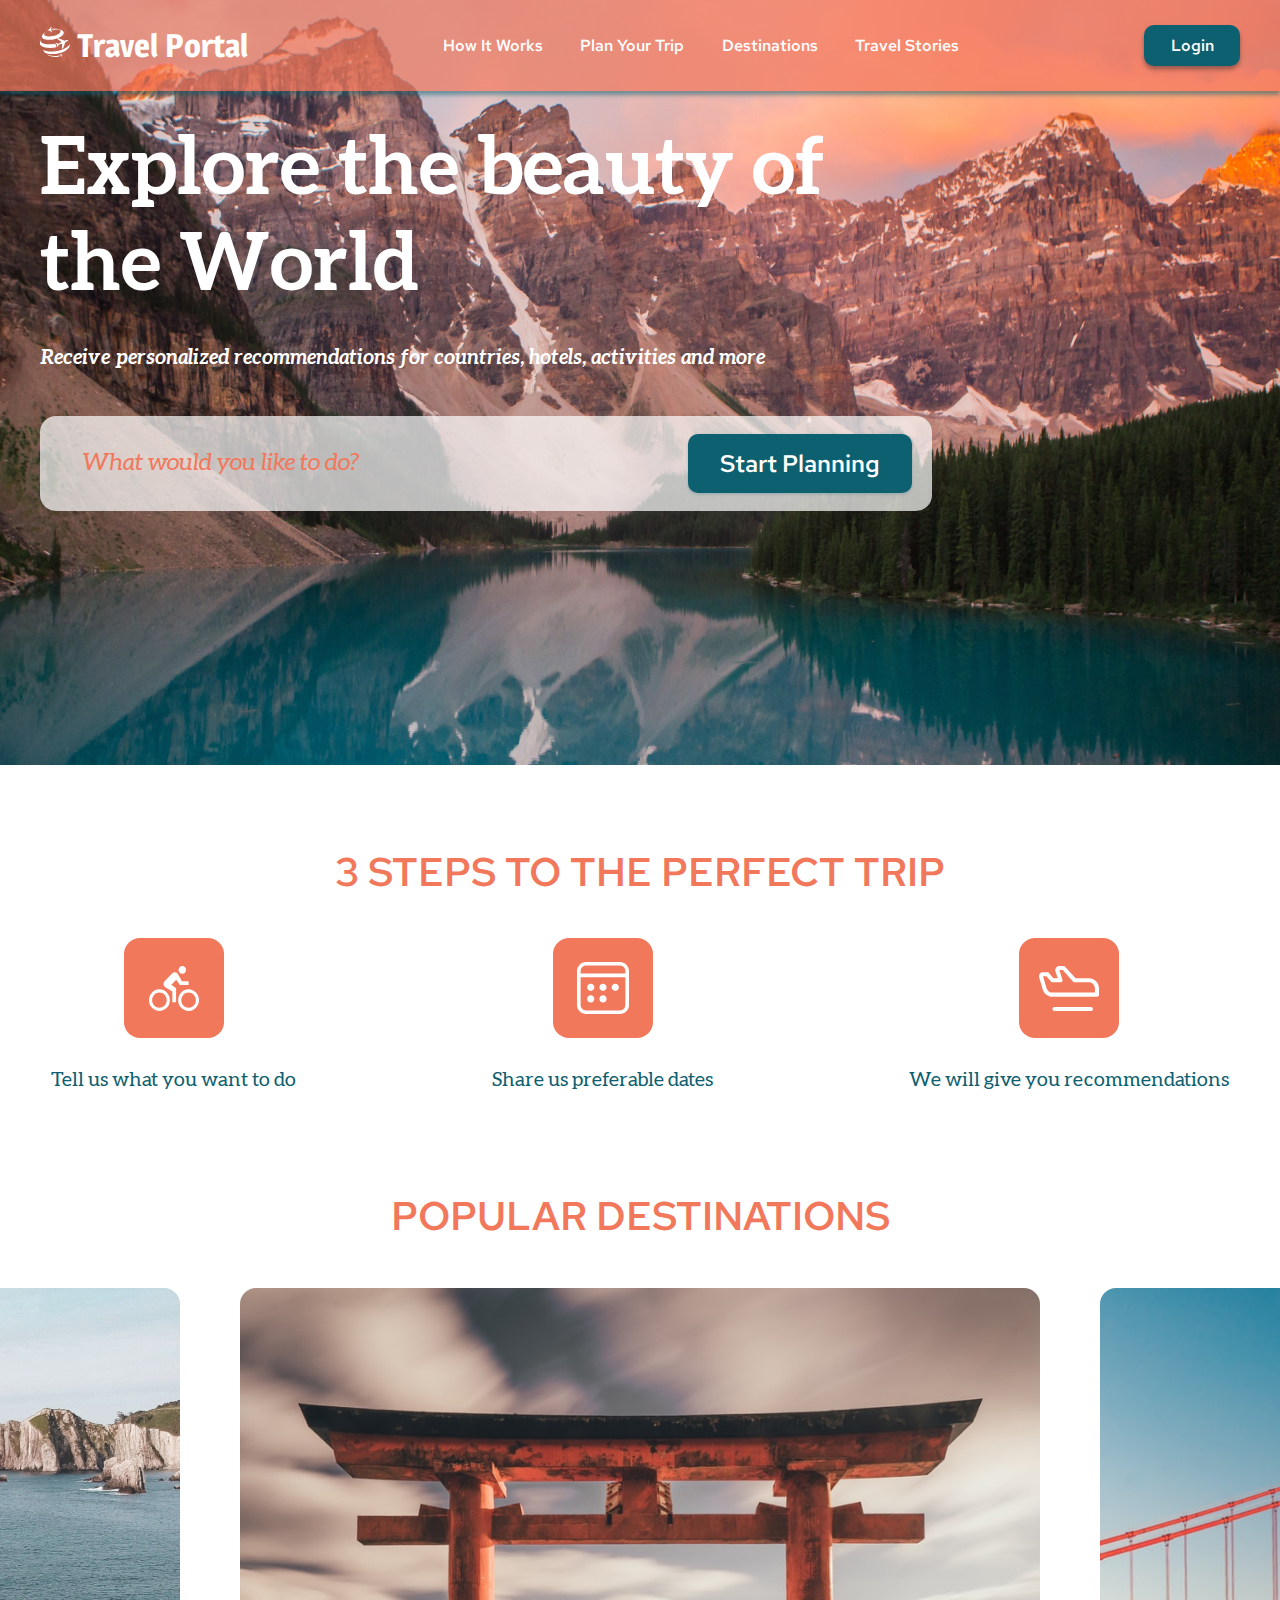
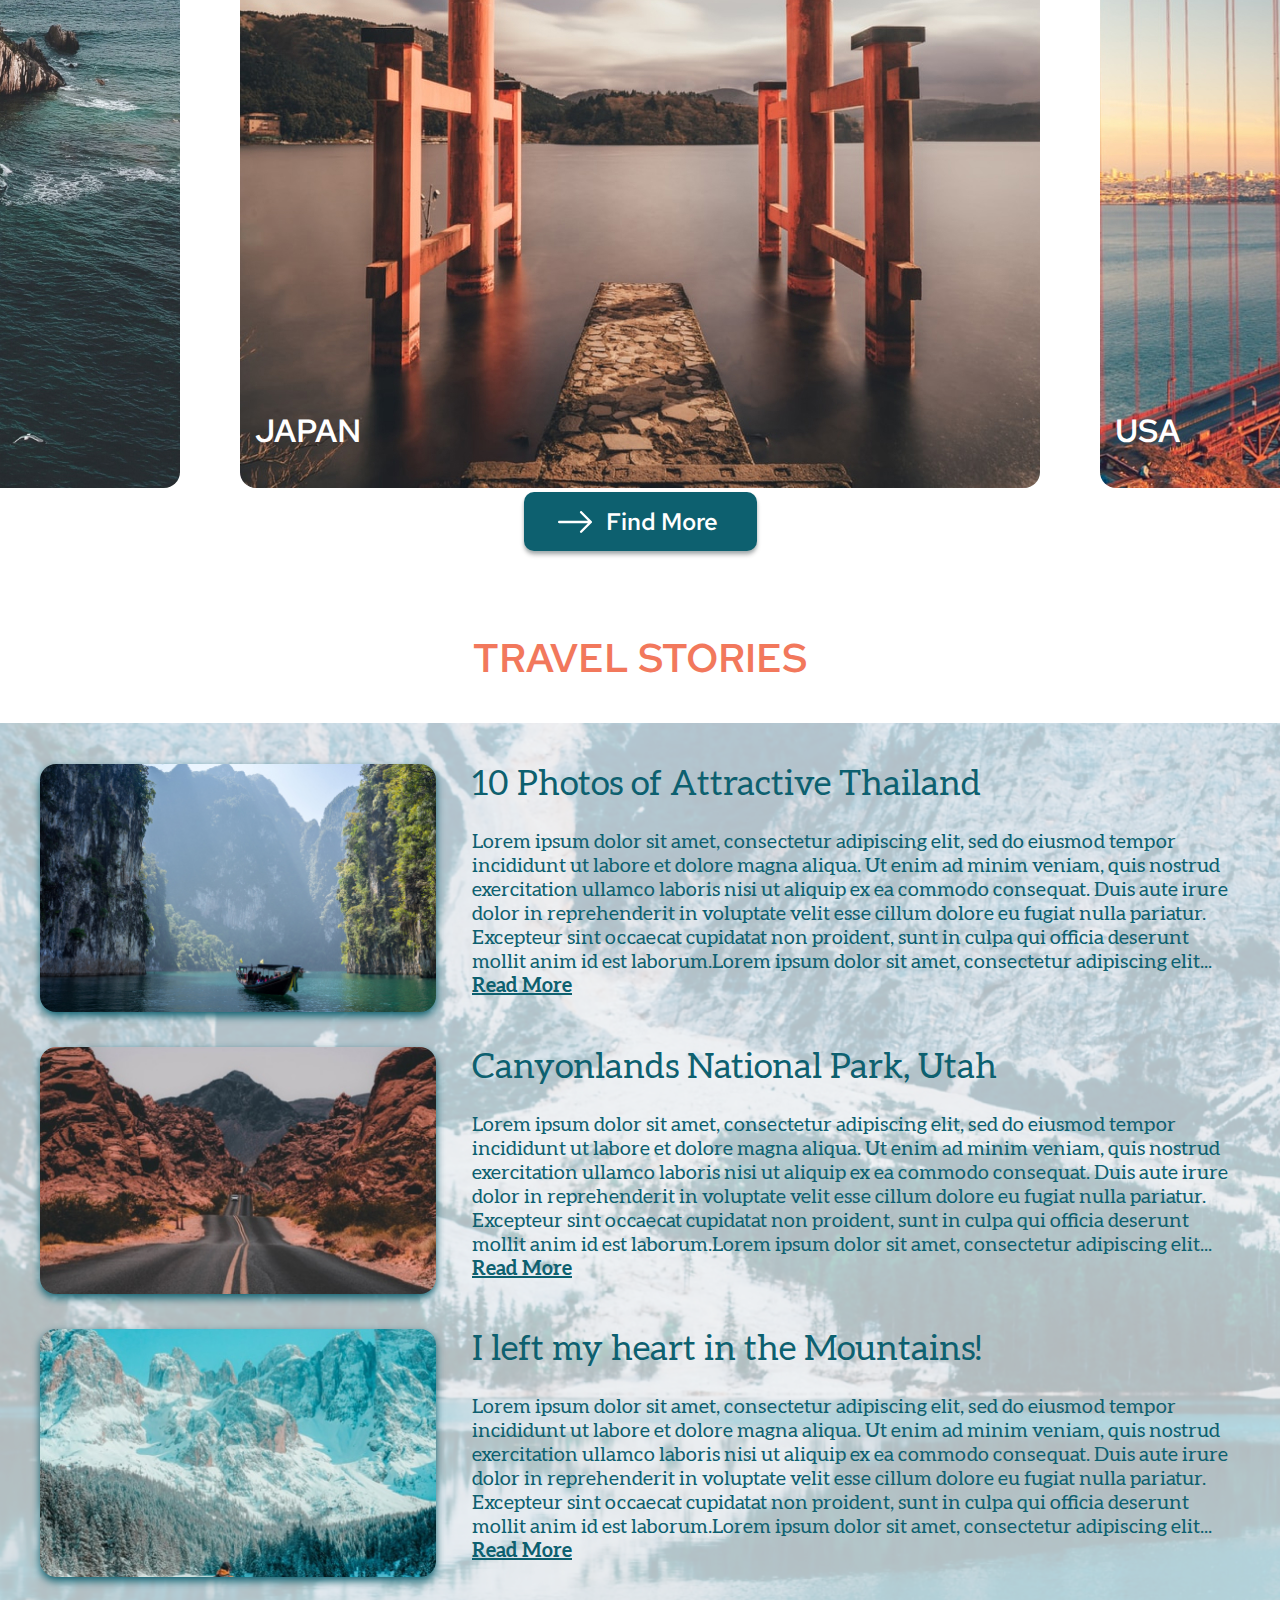
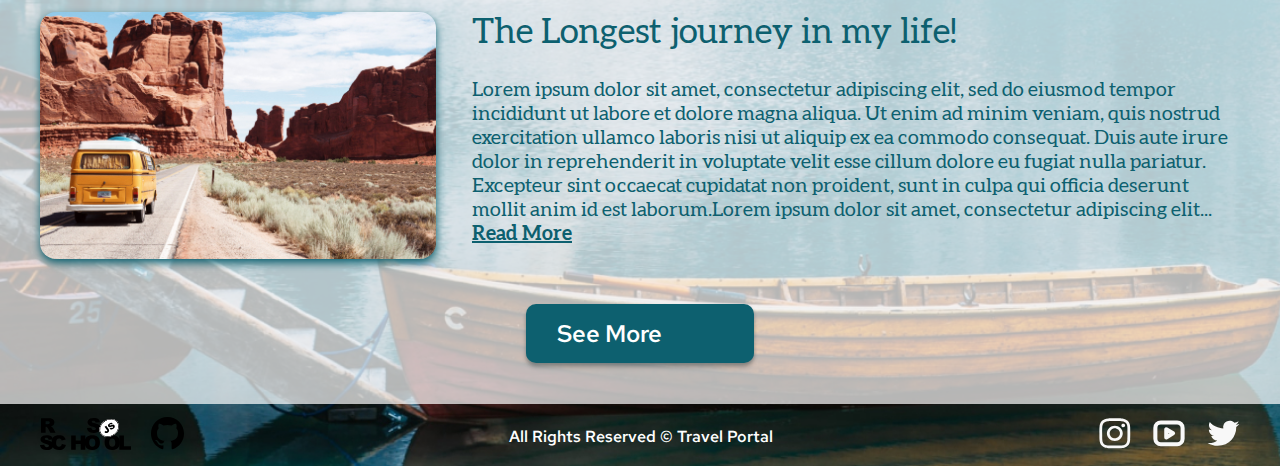
==== travel/index.html @ b5cd0050 "feat: add mobile ver of section destinations" ====
<!DOCTYPE html>
<html lang="zxx">
  <head>
    <meta charset="UTF-8" />
    <meta http-equiv="X-UA-Compatible" content="IE=edge" />
    <meta name="viewport" content="width=device-width, initial-scale=1.0" />
    <title>Travel</title>
    <link rel="stylesheet" href="style.css" />
    <link rel="icon" href="assets/favicon.ico" />
    <script src="index.js"></script>
  </head>
  <body>
    <header class="header">
      <div class="container header-container">
        <div class="logo">
          <img src="assets/svg/travel-portal.svg" alt="travel portal logo" />
          <div class="logo-text">Travel Portal</div>
        </div>
        <nav>
          <ul class="nav-list">
            <li class="nav-item">
              <a class="nav-link" href="#preview">How It Works</a>
            </li>
            <li class="nav-item">
              <a class="nav-link" href="#steps">Plan Your Trip</a>
            </li>
            <li class="nav-item">
              <a class="nav-link" href="#destinations">Destinations</a>
            </li>
            <li class="nav-item">
              <a class="nav-link" href="#stories">Travel Stories</a>
            </li>
          </ul>
        </nav>
        <button class="login-button">Login</button>
        <div class="menu_icon">
          <span></span>
          <span></span>
          <span></span>
        </div>
        <div class="mobile-nav">
          <nav>
            <ul class="nav-list">
              <li class="nav-item">
                <a class="nav-link" href="#preview">How It Works</a>
              </li>
              <li class="nav-item">
                <a class="nav-link" href="#steps">Plan Your Trip</a>
              </li>
              <li class="nav-item">
                <a class="nav-link" href="#destinations">Destinations</a>
              </li>
              <li class="nav-item">
                <a class="nav-link" href="#stories">Travel Stories</a>
              </li>
              <li class="nav-item">
                <a href="" class="nav-link">Account</a>
              </li>
              <li class="nav-item">
                <a href="" class="nav-link">Social Media</a>
              </li>
            </ul>
          </nav>
        </div>
      </div>
    </header>
    <main class="main">
      <section class="preview">
        <div class="container">
          <div class="preview-container">
            <h1 class="preview-title" id="preview">
              Explore the beauty of the World
            </h1>
            <p class="preview-text">
              Receive personalized recommendations for countries, hotels,
              activities and more
            </p>
            <form class="search">
              <input
                class="search-input"
                type="search"
                placeholder="What would you like to do?"
              />
              <button class="search-button" type="submit">
                Start Planning
              </button>
            </form>
          </div>
        </div>
      </section>
      <section class="steps">
        <div class="container">
          <h2 class="section-title" id="steps">3 steps to the perfect trip</h2>
          <div class="steps-list">
            <div class="steps-item">
              <img src="assets/svg/first-step.svg" alt="first step" /> 
              <div class="steps-text">
                Tell us what you want to do
              </div>
            </div>
            <div class="steps-item">
              <img src="assets/svg/second-step.svg" alt="second step" />
              <div class="steps-text">
                Share us preferable dates
              </div>
            </div>
            <div class="steps-item">
              <img src="assets/svg/third-step.svg" alt="third step" />
              <div class="steps-text">We will give you recommendations</div>
            </div>
          </div>
        </div>
      </section>
      <section class="destinations">
        <h2 class="section-title" id="destinations">Popular Destinations</h2>
        <div class="slider">
          <div class="slider-wrapper">
            <div class="slider-item">
              <img src="assets/img/slider-spain.jpg" alt="Spain" />
              <div class="slider-text">Spain</div>
            </div>
            <div class="slider-item">
              <img src="assets/img/slider-japan.jpg" alt="Japan" />
              <div class="slider-text">Japan</div>
            </div>
            <div class="slider-item">
              <img src="assets/img/slider-usa.jpg" alt="USA" />
              <div class="slider-text">USA</div>
            </div>
          </div>
          <div class="slider-wrapper-mobile">
            <div class="arrow-back">
              <svg width="15" height="26" viewBox="0 0 15 26" fill="none" xmlns="http://www.w3.org/2000/svg">
                <path d="M14.0757 24.9325C14.4272 24.5809 14.6246 24.1041 14.6246 23.6069C14.6246 23.1097 14.4272 22.6329 14.0757 22.2813L4.7944 13L14.0757 3.71875C14.4172 3.36512 14.6062 2.89149 14.6019 2.39987C14.5976 1.90825 14.4005 1.43798 14.0528 1.09034C13.7052 0.742699 13.2349 0.545507 12.7433 0.541237C12.2517 0.536964 11.778 0.725954 11.4244 1.0675L0.817529 11.6744C0.466021 12.026 0.268555 12.5028 0.268555 13C0.268555 13.4972 0.466021 13.974 0.817529 14.3256L11.4244 24.9325C11.776 25.284 12.2528 25.4815 12.75 25.4815C13.2472 25.4815 13.724 25.284 14.0757 24.9325Z" fill="#F2785C"/>
              </svg>                
            </div>
            <div class="slider-item-mobile">
              <img src="assets/img/mobile/slider-spain-mobile.jpg" alt="Spain" />
              <div class="slider-text-mobile">Spain</div>
            </div>
            <div class="arrow-next">
              <svg width="15" height="26" viewBox="0 0 15 26" fill="none" xmlns="http://www.w3.org/2000/svg">
                <path d="M14.0757 24.9325C14.4272 24.5809 14.6246 24.1041 14.6246 23.6069C14.6246 23.1097 14.4272 22.6329 14.0757 22.2813L4.7944 13L14.0757 3.71875C14.4172 3.36512 14.6062 2.89149 14.6019 2.39987C14.5976 1.90825 14.4005 1.43798 14.0528 1.09034C13.7052 0.742699 13.2349 0.545507 12.7433 0.541237C12.2517 0.536964 11.778 0.725954 11.4244 1.0675L0.817529 11.6744C0.466021 12.026 0.268555 12.5028 0.268555 13C0.268555 13.4972 0.466021 13.974 0.817529 14.3256L11.4244 24.9325C11.776 25.284 12.2528 25.4815 12.75 25.4815C13.2472 25.4815 13.724 25.284 14.0757 24.9325Z" fill="#F2785C"/>
              </svg>
            </div>
            <div class="control-buttons">
              <div class="circle"></div>
              <div class="circle"></div>
              <div class="circle"></div>
            </div>
          </div>
        </div>
        <button class="more-button">
          <svg width="40" height="41" viewBox="0 0 40 41" fill="none" xmlns="http://www.w3.org/2000/svg">
          <path fill-rule="evenodd" clip-rule="evenodd" d="M2.5 20.5C2.5 20.1685 2.6317 19.8505 2.86612 19.6161C3.10054 19.3817 3.41848 19.25 3.75 19.25H33.2325L25.365 11.385C25.1303 11.1503 24.9984 10.8319 24.9984 10.5C24.9984 10.1681 25.1303 9.84971 25.365 9.61499C25.5997 9.38028 25.9181 9.24841 26.25 9.24841C26.5819 9.24841 26.9003 9.38028 27.135 9.61499L37.135 19.615C37.2514 19.7311 37.3438 19.869 37.4068 20.0209C37.4698 20.1728 37.5022 20.3356 37.5022 20.5C37.5022 20.6644 37.4698 20.8272 37.4068 20.9791C37.3438 21.1309 37.2514 21.2689 37.135 21.385L27.135 31.385C26.9003 31.6197 26.5819 31.7516 26.25 31.7516C25.9181 31.7516 25.5997 31.6197 25.365 31.385C25.1303 31.1503 24.9984 30.8319 24.9984 30.5C24.9984 30.1681 25.1303 29.8497 25.365 29.615L33.2325 21.75H3.75C3.41848 21.75 3.10054 21.6183 2.86612 21.3839C2.6317 21.1495 2.5 20.8315 2.5 20.5Z" fill="white"/>
          </svg>
          <div class="more-button-text">Find More</div>
        </button>
      </section>
    </main>
    <div class="stories-background">
      
      <section class="stories">
        <div class="container stories-container">
          <h2 class="section-title" id="stories">Travel stories</h2>
            <div class="stories-list">
              <div class="stories-item">
                <div class="stories-image">
                  <img
                    src="assets/img/thailand.jpg"
                    alt="photo thailand"
                  />
                </div>
                <div class="stories-text">
                  <h3 class="stories-title">
                    10 Photos of Attractive Thailand
                  </h3>
                  <p class="story">
                    Lorem ipsum dolor sit amet, consectetur adipiscing elit, sed
                    do eiusmod tempor incididunt ut labore et dolore magna
                    aliqua. Ut enim ad minim veniam, quis nostrud exercitation
                    ullamco laboris nisi ut aliquip ex ea commodo consequat.
                    Duis aute irure dolor in reprehenderit in voluptate velit
                    esse cillum dolore eu fugiat nulla pariatur. Excepteur sint
                    occaecat cupidatat non proident, sunt in culpa qui officia
                    deserunt mollit anim id est laborum.Lorem ipsum dolor sit
                    amet, consectetur adipiscing elit...
                  </p>
                  <a class="read-full-stories" href="#">Read More</a>
                </div>
              </div>
              <div class="stories-item">
                <div class="stories-image">
                  <img
                    src="assets/img/utah.jpg"
                    alt="utah"
                  />
                </div>
                <div class="stories-text">
                  <h3 class="stories-title">Canyonlands National Park, Utah</h3>
                  <p class="story">
                    Lorem ipsum dolor sit amet, consectetur adipiscing elit, sed
                    do eiusmod tempor incididunt ut labore et dolore magna
                    aliqua. Ut enim ad minim veniam, quis nostrud exercitation
                    ullamco laboris nisi ut aliquip ex ea commodo consequat.
                    Duis aute irure dolor in reprehenderit in voluptate velit
                    esse cillum dolore eu fugiat nulla pariatur. Excepteur sint
                    occaecat cupidatat non proident, sunt in culpa qui officia
                    deserunt mollit anim id est laborum.Lorem ipsum dolor sit
                    amet, consectetur adipiscing elit...
                  </p>
                  <a class="read-full-stories" href="#">Read More</a>
                </div>
              </div>
              <div class="stories-item">
                <div class="stories-image">
                  <img
                  src="assets/img/mountains.jpg"
                  alt="stories image"
                  />
                </div>
                <div class="stories-text">
                  <h3 class="stories-title">
                    I left my heart in the Mountains!
                  </h3>
                  <p class="story">
                    Lorem ipsum dolor sit amet, consectetur adipiscing elit, sed
                    do eiusmod tempor incididunt ut labore et dolore magna
                    aliqua. Ut enim ad minim veniam, quis nostrud exercitation
                    ullamco laboris nisi ut aliquip ex ea commodo consequat.
                    Duis aute irure dolor in reprehenderit in voluptate velit
                    esse cillum dolore eu fugiat nulla pariatur. Excepteur sint
                    occaecat cupidatat non proident, sunt in culpa qui officia
                    deserunt mollit anim id est laborum.Lorem ipsum dolor sit
                    amet, consectetur adipiscing elit...
                  </p>
                  <a class="read-full-stories" href="#">Read More</a>
                </div>
              </div>
              <div class="stories-item">
                <div class="stories-image">
                  <img
                  src="assets/img/grand-canyon.jpg"
                  alt="stories image"
                  />
                </div>

                <div class="stories-text">
                  <h3 class="stories-title">The Longest journey in my life!</h3>
                  <p class="story">
                    Lorem ipsum dolor sit amet, consectetur adipiscing elit, sed
                    do eiusmod tempor incididunt ut labore et dolore magna
                    aliqua. Ut enim ad minim veniam, quis nostrud exercitation
                    ullamco laboris nisi ut aliquip ex ea commodo consequat.
                    Duis aute irure dolor in reprehenderit in voluptate velit
                    esse cillum dolore eu fugiat nulla pariatur. Excepteur sint
                    occaecat cupidatat non proident, sunt in culpa qui officia
                    deserunt mollit anim id est laborum.Lorem ipsum dolor sit
                    amet, consectetur adipiscing elit...
                  </p>
                  <a class="read-full-stories" href="#">Read More</a>
                </div>
              </div>
            </div>
            <button class="more-button">See More</button>
        </div>
      </section>
      <footer class="footer" id="footer">
        <div class="container footer-container">
          <ul class="social-media">
            <li class="footer-element">
              <a class="" href="https://rs.school/js/" target="_blank">
                <img
                  class="footer-icons"
                  src="assets/svg/rs_school_js.svg"
                  alt="rs-school logo"
                />
              </a>
            </li>
            <li class="footer-element">
              <a href="https://github.com/anisimova-elena/" target="_blank">
                <img
                  class="footer-icons"
                  src="assets/svg/github-icon.svg"
                  alt="github logo"
                />
              </a>
            </li>
          </ul>
          <span>All Rights Reserved © Travel Portal</span>
          <ul class="social-media">
            <li class="footer-element">
              <a class="" href="https://instagram.com/" target="_blank">
                <img
                  class="footer-icons"
                  src="assets/svg/instagram-icon.svg"
                  alt="instagram logo"
                />
              </a>
            </li>
            <li class="footer-element">
              <a class="" href="https://www.youtube.com/" target="_blank">
                <img
                  class="footer-icons"
                  src="assets/svg/youtube-icon.svg"
                  alt="youtube logo"
                />
              </a>
            </li>
            <li class="footer-element">
              <a class="" href="https://twitter.com/" target="_blank">
                <img
                  class="footer-icons"
                  src="assets/svg/twitter-icon.svg"
                  alt="twitter logo"
                />
              </a>
            </li>
          </ul>
        </div>
      </footer>
    </div>
  </body>
</html>
---- travel/style.css ----
@font-face {
  font-family: "Magra";
  src: url("assets/fonts/Magra-Bold.ttf");
  font-weight: 600;
}
@font-face {
  font-family: "Red Hat Text";
  src: url("assets/fonts/RedHatText-VariableFont_wght.ttf");
  font-weight: 500;
}
@font-face {
  font-family: "Red Hat Text";
  src: url("assets/fonts/RedHatText-Italic-VariableFont_wght.ttf");
  font-style: italic;
}
@font-face {
  font-family: "Aleo";
  src: url("assets/fonts/Aleo-Regular.ttf");
  font-weight: 400;
}
@font-face {
  font-family: "Aleo";
  src: url("assets/fonts/Aleo-Italic.ttf");
  font-weight: 400;
  font-style: italic;
}
@font-face {
  font-family: "Aleo";
  src: url("assets/fonts/Aleo-Bold.ttf");
  font-weight: 700;
}
@font-face {
  font-family: "Aleo";
  src: url("assets/fonts/Aleo-BoldItalic.ttf");
  font-weight: 700;
  font-style: italic;
}
html {
  scroll-behavior: smooth;
}
* {
  box-sizing: border-box;
}

body {
  min-height: 100vh;
  margin: 0 auto;
  padding: 0;
  display: flex;
  flex-direction: column;
  justify-content: space-between;
  color: #ffffff;
  
}
button {
  appearance: none;
  background: #0d606f;
  box-shadow: 0px 4px 4px rgba(0, 0, 0, 0.25),
    0px 2px 3px rgba(13, 96, 111, 0.16);
  border-radius: 10px;
  padding: 10px;
  border: none;
  font: inherit;
  color: inherit;
  cursor: pointer;
}
h2,
h3,
p,
figure,
ul {
  margin-block-start: 0;
  margin-block-end: 0;
  margin-inline-start: 0px;
  margin-inline-end: 0px;
  padding-inline-start: 0px;
}
a {
  text-decoration: none;
}
section {
  box-sizing: content-box;
  width: 100%;
}
header {
  background: rgba(242, 120, 92, 0.7);
  box-shadow: 0px 4px 4px rgba(13, 96, 111, 0.5);
  z-index: 1;
}
.container {
  max-width: 1230px;
  margin: 0px auto;
  padding: 0 15px;
}

.header-container {
  margin: 25px auto;
  height: 41px;
  display: flex;
  justify-content: space-between;
  align-items: center;
  font-family: "Red Hat Text";
  font-weight: 500;
  font-size: 16px;
  color: #ffffff;
}
.logo {
  font-family: "Magra";
  font-weight: 600;
  font-size: 32px;
  white-space: nowrap;
}
.logo-text {
  display: inline;
}
nav{
  flex-basis: 43%;
  margin-left: 10px;
}
.nav-list {
  display: flex;
  justify-content: space-between;
  list-style-type: none;
  gap: 6%;
  flex-wrap: wrap;
}
.nav-item {
  position: relative;
  height: 21px;
  white-space: nowrap;
}
.nav-link {
  position: relative;
  color: #ffffff;
  text-decoration: none;
}
.nav-link::before {
  content: "";
  position: absolute;
  left: 0;
  bottom: -5px;
  width: 0%;
  height: 1.5px;
  background-color: #ffffff;
}
.nav-link:hover:before {
  width: 100%;
}
.nav-link:before {
  transition: width 0.35s ease;
}

.login-button {
  width: 103px;
  height: 41px;
  flex: 0 0 8%;
}
.menu_icon {
  display: none;
  width: 35px;
  height: 32px;
  position: relative;
  z-index: 5;
  cursor: pointer;
}
.menu_icon span {
  position: absolute;
  width: 100%;
  height: 2px;
  left: 0;
  top: calc(50% - 1px);
  background: #FFFFFF;
}
.menu_icon span:first-child{
  top: 8px;
}
.menu_icon span:last-child{
  top: auto;
  bottom: 8px;
}
.mobile-nav {
  display: none;
}
.preview {
  font-family: "Aleo";
  font-weight: 700;
  margin-top: -91px;
  height: min(765px, 100vh);
  color: #ffffff;
  background-image: url("assets/img/garrett-parker-DlkF4-dbCOU-unsplash 1.jpg");
  background-repeat: no-repeat;
  background-position: top;
}
.preview-container {
  padding-top: 122px;
  max-width: 892px;
  margin-left: 0;
}
.preview-title {
  display: inline;
  font-size: 80px;
}
.preview-text {
  margin: 32px 0 46px;
  font-style: italic;
  font-size: 20px;
}
.search {
  display: flex;
  align-items: center;
  background: rgba(255, 255, 255, 0.7);
  border-radius: 16px;
}
.search-input {
  margin-left: 41px;
  border: none;
  outline: none;
  width: 68%;
  height: 95px;
  background: none;
  font-family: "Aleo";
  font-style: italic;
  font-weight: 400;
  font-size: 24px;
  color: #f2785c;
  white-space: wrap;
}
.search-button {
  margin-right: 18px;
  border: none;
  outline: none;
  min-width: 19%;
  height: 59px;
  padding: 10px 32px;
  font-family: "Red Hat Text";
  font-weight: 500;
  font-size: 24px;
  background: #0d606f;
  box-shadow: 0px 0px 3px rgba(13, 96, 111, 0.08),
    0px 2px 3px rgba(13, 96, 111, 0.16);
  border-radius: 10px;
  color: inherit;
  cursor: pointer;
}
.search-input::-moz-placeholder {
  color: #f2785c;
}
.search-input::-webkit-input-placeholder {
  color: #f2785c;
}

.steps,
.destinations,
.stories {
  margin-top: 80px;
}
.steps {
  margin-bottom: 17px;
  text-align: center;
}
.section-title {
  font-family: "Red Hat Text";
  font-size: 40px;
  font-weight: 500;
  text-align: center;
  text-transform: uppercase;
  color: #f2785c;
}
.steps-list {
  display: flex;
  justify-content: space-between;
  margin: 40px 11px 97px;
}
.steps-text {
  margin-top: 26px;
  font-family: "Aleo";
  font-weight: 400;
  font-size: 20px;
  color: #0d606f;
}

.slider {
  margin: 46px auto 0;
}
.slider-wrapper {
  display: flex;
  justify-content: center;
  overflow: hidden;
  gap: 60px;
  margin: 0 auto;
}
.slider-wrapper-mobile {
  display: none;
}
.slider-item {
  position: relative;
}
.slider-item img {
  width: min(800px, 100vw - 55px);
  border-radius: 16px;
}
.slider-text {
  position: absolute;
  bottom: 40px;
  left: 15px;
  font-family: "Red Hat Text";
  font-weight: 500;
  font-size: 32px;
  text-transform: uppercase;
}
.control-buttons {
  margin: 24px auto 40px;
  display: flex;
  justify-content: space-between;
  width: 80px;
  height: 20px;
}
.circle {
  width: 20px;
  height: 20px;
  border-radius: 50%;
  background: rgba(242, 120, 92, 0.5);
}
.circle-selected {
  background: #f2785c;
}
.more-button {
  min-width: 228px;
  height: 59px;
  display: flex;
  justify-content: space-between;
  align-items: center;
  gap: 11px;
  margin: 0 auto;
  padding-left: 31px;
  padding-right: 39px;
  font-family: "Red Hat Text";
  font-weight: 500;
  font-size: 24px;
  background: #0d606f;
  color: #ffffff;
}
.more-button svg{
  width: 40px;
  height: 40px;
}

.stories {
  padding-bottom: 41px;
  background-size: cover;
  font-family: "Aleo";
  font-weight: 400;
  color: #0d606f;
  background: rgba(255, 255, 255, 0.7);
}
.stories-background {
  background-image: url("assets/img/lake.jpg");
  background-repeat: no-repeat;
  background-position: 0 172px;
  background-size: cover;
}
.stories-list {
  display: flex;
  flex-direction: column;
  row-gap: 30px;
  margin-top: 40px;
  padding: 40px 0;
}
.stories-image {
  filter: drop-shadow(0px 4px 4px #0d606f);
  flex: 0 0 33%;
}
.stories-image img {
  max-width: 100%;
  border-radius: 16px;
}
.stories-title {
  font-weight: 400;
  font-size: 35px;
}
.stories-item {
  display: flex;
  justify-content: space-between;
  align-items: flex-start;
  gap: 3%;
}
.stories-text {
  flex: 1 1 auto;
}
.story {
  margin-top: 24px;
  font-family: "Aleo";
  font-weight: 400;
  font-size: 20px;
}
.read-full-stories {
  text-decoration: underline;
  font: inherit;
  font-size: 20px;
  font-weight: 700;
  color: inherit;
}
.footer {
  padding: 15px 0px 13px;
}
.footer-container {
  display: flex;
  justify-content: space-between;
  align-items: center;
  height: 34px;
  font-family: "Red Hat Text";
  color: #ffffff;
}
.social-media {
  display: flex;
  flex-direction: row;
  gap: 20px;
}
.footer-element {
  list-style: none;
}
.footer-icons {
  height: 33.65px;
}
@media (max-width: 1200px) {
  .story {
    font-size: 19px;
  }
}
@media (max-width: 1000px) {
  .preview-title{
    font-size: 70px;
    
  }
}
@media (max-width: 985px) {
  .search-button {
    font-size: 23px;
  }
  .stories-title {
    font-size: 30px;
  }
  .story {
    margin-top: 0;
  }
}
@media (max-width: 896px) {
  .story{
    font-size: 17px;;
  }
  .search-button {
    font-size: 20px;
    padding: 9px 20px;
  }
  .steps-text {
    font-size: 18px;
  }
  .search-input {
    font-size: 20px;
  }
}
@media (max-width: 410px) {
  .steps-text {
    font-size: 17px;
  }
  .nav-link {
    font-size: 15px;
  }
}
@media (max-width: 390px) {
  .menu_icon {
    display: block;
  }
  .header{
    background: none;
    box-shadow: none;
  }
  .header-container {
    padding-top: 20px;
  }
  .nav-list, .login-button, .logo-text, .preview-title, .preview-text {
    display: none;
  }
  .preview {
    width: 100vw;
    height: 100%;
    background-size: cover;
  }
  .preview-container {
    padding-top: 142px;
    padding-bottom: 62px;
  }
  .search-input {
    margin-left: 15px;
    height: 48px;
    font-size: 14px;
  }
  .search-button {
    min-width: 25.5%;
    height: 30px;
    padding: 7.5px 8px;
    margin-right: 8px;
    font-size: 11px;
  }
  .steps,
  .destinations,
  .stories {
    margin-top: 20px;
  }
  .section-title {
    font-size: 14px;
  }
  .steps-list {
    margin: 20px 0 0;
  }
  .steps-list .steps-item:first-child, .steps-item:last-child {
    max-width: 98px;
  }
  .steps-list .steps-item:first-child {
    text-align: left;
    display: flex;
    flex-direction: column;
    justify-content: flex-start;
  }
  .steps-list .steps-item:last-child {
    display: flex;
    flex-direction: column;
    align-items: flex-end;
    text-align: right;
  }
  .steps img {
    width: 70px;
  }
  .steps-text {
    font-size: 10px;
    margin-top: 20px;
  }
  .slider {
    margin: 20px auto 0;
  }
  .slider-wrapper {
    display: none;
    margin-bottom: 10px;
  }
  .slider-wrapper-mobile {
    display: block;
    position: relative;
    padding: 0 15px;
    margin-bottom: 10px;
  }
  .slider-item-mobile {
    position: relative;
    margin: 0 auto;
  }
  .slider-item-mobile img{
    border-radius: 16px;
    width: calc(100vw - 30px);
  }
  .arrow-back, .arrow-next {
    position: absolute;
    top: 90px;
    z-index: 5;
  }
  .arrow-back {
    left: 26px;
    opacity: 0.5;
  }
  .arrow-next {
    transform: scale(-1, 1);
    right: 26px;
  }
  .arrow-next svg{
    fill-opacity: 1;
  }
  .slider-text-mobile {
    position: absolute;
    top: 8px;
    left: 15px;
    font-family: "Red Hat Text";
    font-weight: 500;
    font-size: 20px;
    text-transform: uppercase;
  }
  .control-buttons {
    position: absolute;
    bottom: 12px;
    left: calc(50% - 18px);
    width: 36px;
    height: 8px;
    margin: 0 auto 0;
  }
  .control-buttons .circle:first-child {
    background: #F2785C;
  }
  .circle {
    width: 8px;
    height: 8px;
  }
  .more-button {
    padding: 7.5px 12px;
    gap: 6px;
    min-width: 92px;
    height: 30px;
    font-size: 11px;
  }
  .more-button svg {
    width: 10px;
    height: 10px;
  }
}
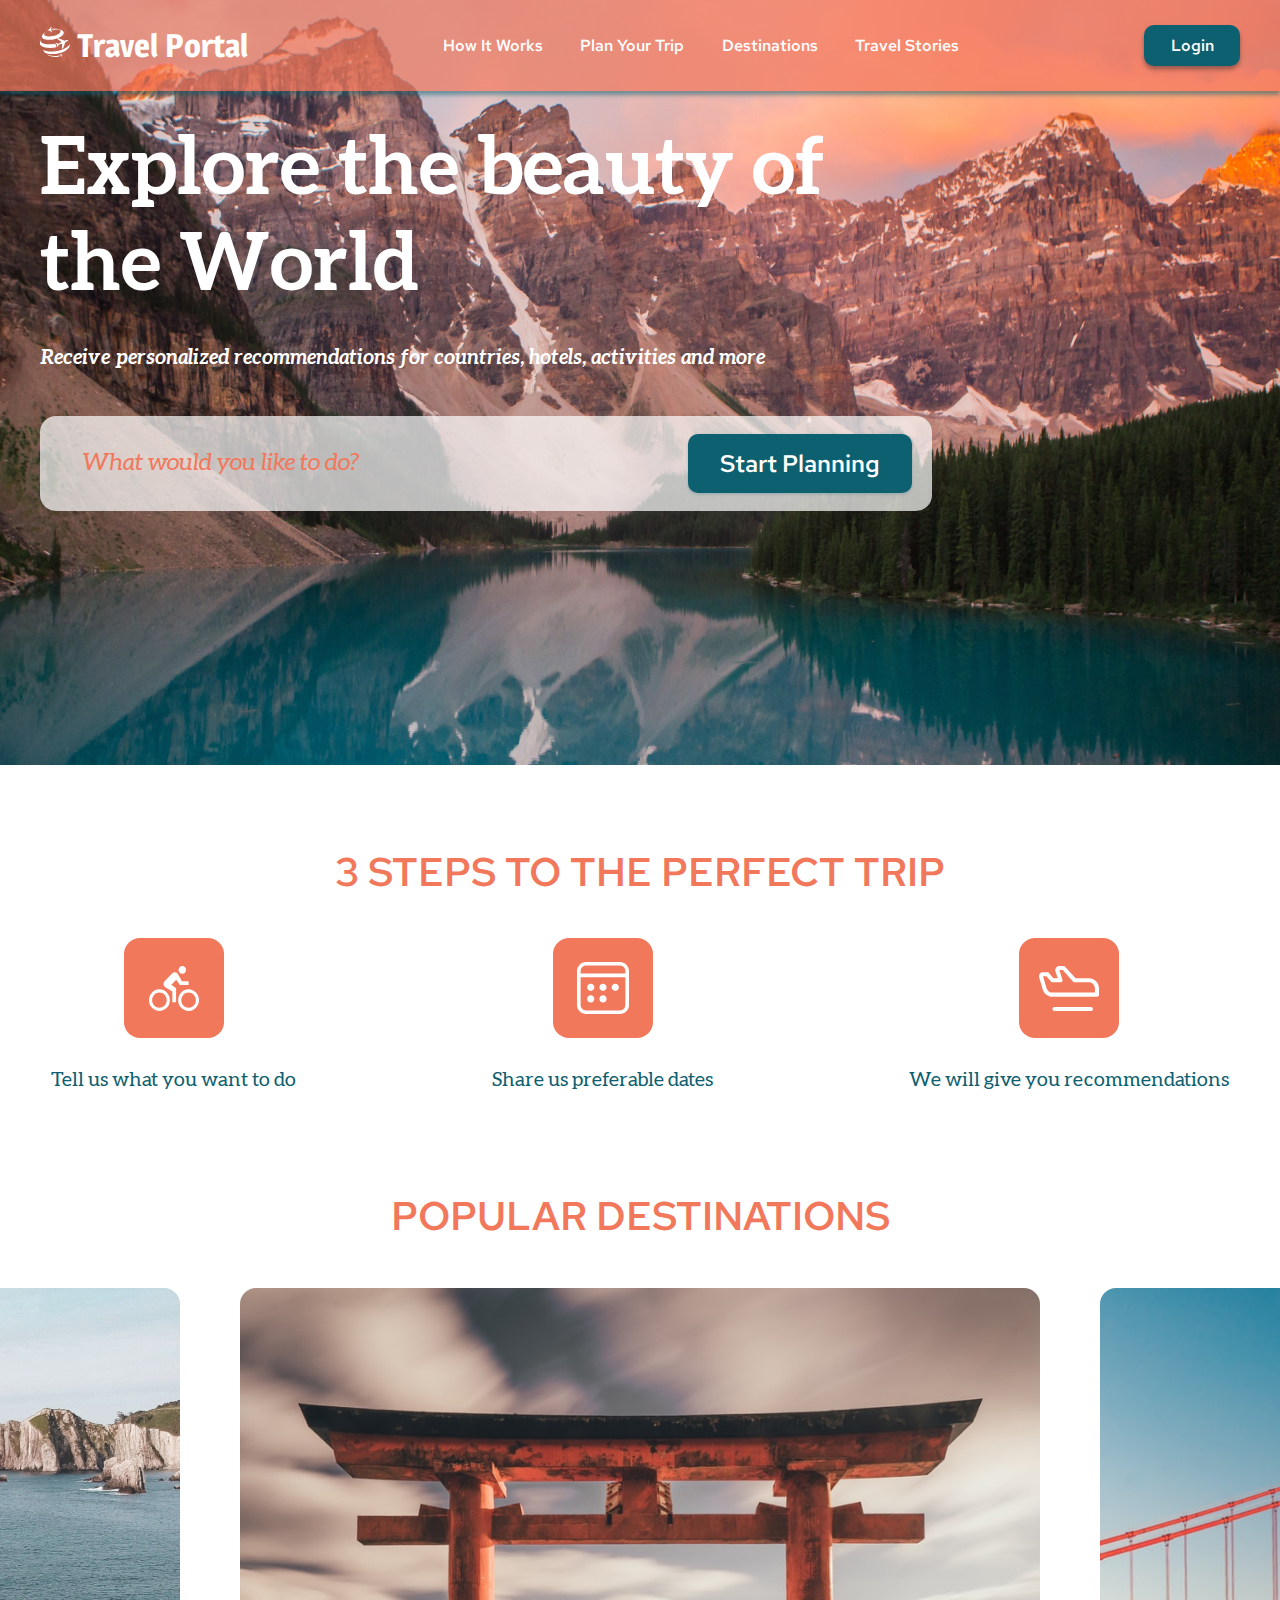
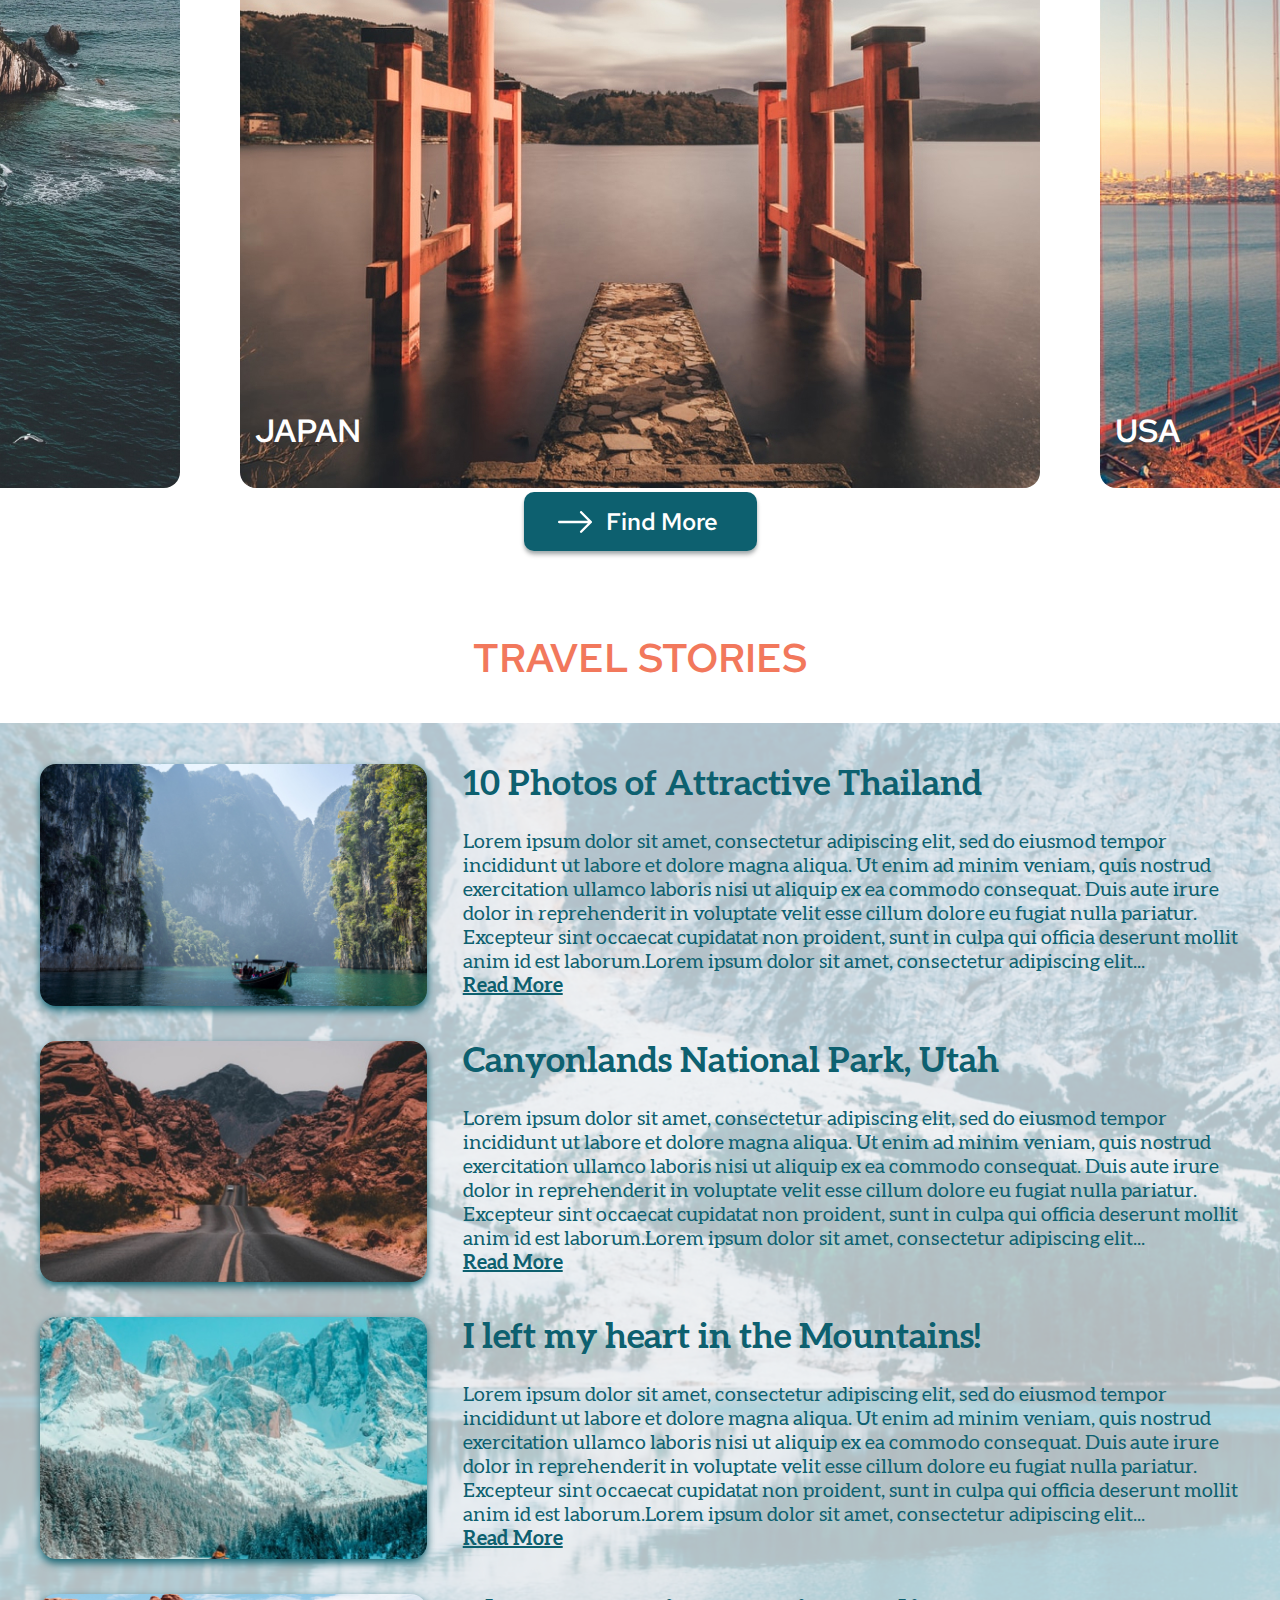
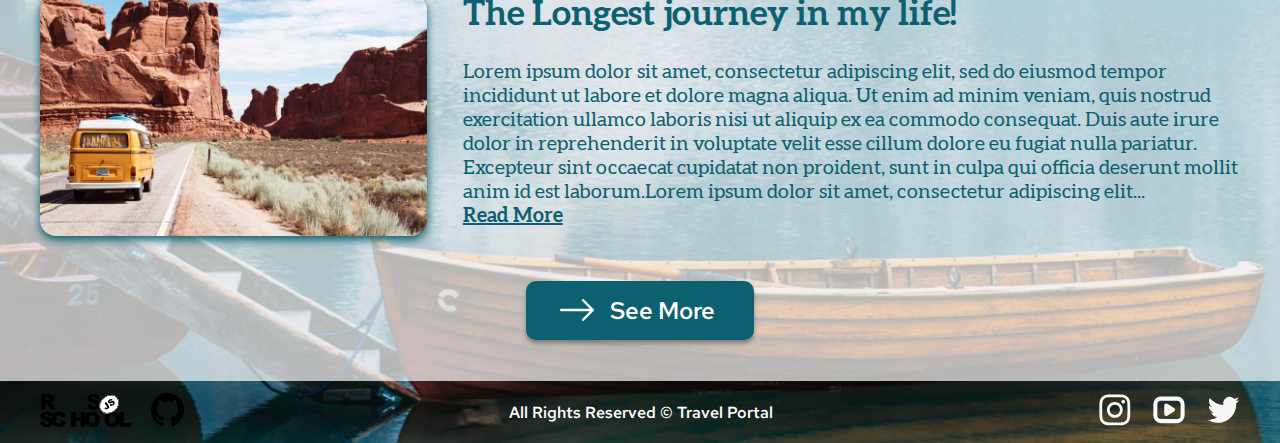
==== commit 3c0fad2a: "feat: add mobile ver of stories section" ====
--- a/travel/index.html
+++ b/travel/index.html
@@ -159,18 +159,16 @@
       </section>
     </main>
     <div class="stories-background">
-      
       <section class="stories">
         <div class="container stories-container">
           <h2 class="section-title" id="stories">Travel stories</h2>
             <div class="stories-list">
               <div class="stories-item">
-                <div class="stories-image">
-                  <img
-                    src="assets/img/thailand.jpg"
-                    alt="photo thailand"
-                  />
-                </div>
+                <picture class="stories-image">
+                  <source srcset="assets/img/mobile/thailand.jpg" media="(max-width: 390px)">
+                  <source srcset="assets/img/thailand.jpg">
+                  <img srcset="thailand.jpg" alt="thailand">
+                </picture>
                 <div class="stories-text">
                   <h3 class="stories-title">
                     10 Photos of Attractive Thailand
@@ -190,12 +188,11 @@
                 </div>
               </div>
               <div class="stories-item">
-                <div class="stories-image">
-                  <img
-                    src="assets/img/utah.jpg"
-                    alt="utah"
-                  />
-                </div>
+                <picture class="stories-image">
+                  <source srcset="assets/img/mobile/utah.jpg" media="(max-width: 390px)">
+                  <source srcset="assets/img/utah.jpg">
+                  <img srcset="utah.jpg" alt="utah">
+                </picture>
                 <div class="stories-text">
                   <h3 class="stories-title">Canyonlands National Park, Utah</h3>
                   <p class="story">
@@ -213,12 +210,11 @@
                 </div>
               </div>
               <div class="stories-item">
-                <div class="stories-image">
-                  <img
-                  src="assets/img/mountains.jpg"
-                  alt="stories image"
-                  />
-                </div>
+                <picture class="stories-image">
+                  <source srcset="assets/img/mobile/mountains.jpg" media="(max-width: 390px)">
+                  <source srcset="assets/img/mountains.jpg">
+                  <img srcset="mountains.jpg" alt="mountains">
+                </picture>
                 <div class="stories-text">
                   <h3 class="stories-title">
                     I left my heart in the Mountains!
@@ -238,13 +234,11 @@
                 </div>
               </div>
               <div class="stories-item">
-                <div class="stories-image">
-                  <img
-                  src="assets/img/grand-canyon.jpg"
-                  alt="stories image"
-                  />
-                </div>
-
+                <picture class="stories-image">
+                  <source srcset="assets/img/mobile/grand-canyon.jpg" media="(max-width: 390px)">
+                  <source srcset="assets/img/grand-canyon.jpg">
+                  <img srcset="grand-canyon.jpg" alt="grand canyon">
+                </picture>
                 <div class="stories-text">
                   <h3 class="stories-title">The Longest journey in my life!</h3>
                   <p class="story">
@@ -262,7 +256,12 @@
                 </div>
               </div>
             </div>
-            <button class="more-button">See More</button>
+            <button class="more-button">
+              <svg width="40" height="41" viewBox="0 0 40 41" fill="none" xmlns="http://www.w3.org/2000/svg">
+                <path fill-rule="evenodd" clip-rule="evenodd" d="M2.5 20.5C2.5 20.1685 2.6317 19.8505 2.86612 19.6161C3.10054 19.3817 3.41848 19.25 3.75 19.25H33.2325L25.365 11.385C25.1303 11.1503 24.9984 10.8319 24.9984 10.5C24.9984 10.1681 25.1303 9.84971 25.365 9.61499C25.5997 9.38028 25.9181 9.24841 26.25 9.24841C26.5819 9.24841 26.9003 9.38028 27.135 9.61499L37.135 19.615C37.2514 19.7311 37.3438 19.869 37.4068 20.0209C37.4698 20.1728 37.5022 20.3356 37.5022 20.5C37.5022 20.6644 37.4698 20.8272 37.4068 20.9791C37.3438 21.1309 37.2514 21.2689 37.135 21.385L27.135 31.385C26.9003 31.6197 26.5819 31.7516 26.25 31.7516C25.9181 31.7516 25.5997 31.6197 25.365 31.385C25.1303 31.1503 24.9984 30.8319 24.9984 30.5C24.9984 30.1681 25.1303 29.8497 25.365 29.615L33.2325 21.75H3.75C3.41848 21.75 3.10054 21.6183 2.86612 21.3839C2.6317 21.1495 2.5 20.8315 2.5 20.5Z" fill="white"/>
+              </svg>
+              <div class="more-button-text">See More</div>
+            </button>
         </div>
       </section>
       <footer class="footer" id="footer">
--- a/travel/style.css
+++ b/travel/style.css
@@ -368,14 +368,13 @@
 }
 .stories-image {
   filter: drop-shadow(0px 4px 4px #0d606f);
-  flex: 0 0 33%;
 }
 .stories-image img {
-  max-width: 100%;
+  width: 100%;
   border-radius: 16px;
 }
 .stories-title {
-  font-weight: 400;
+  font-weight: 700;
   font-size: 35px;
 }
 .stories-item {
@@ -385,18 +384,17 @@
   gap: 3%;
 }
 .stories-text {
-  flex: 1 1 auto;
+  flex: 1 1 67%;
+  font-size: 20px;
 }
 .story {
   margin-top: 24px;
   font-family: "Aleo";
   font-weight: 400;
-  font-size: 20px;
 }
 .read-full-stories {
   text-decoration: underline;
   font: inherit;
-  font-size: 20px;
   font-weight: 700;
   color: inherit;
 }
@@ -423,7 +421,7 @@
   height: 33.65px;
 }
 @media (max-width: 1200px) {
-  .story {
+  .stories-text {
     font-size: 19px;
   }
 }
@@ -440,12 +438,12 @@
   .stories-title {
     font-size: 30px;
   }
-  .story {
+  .stories-text {
     margin-top: 0;
   }
 }
 @media (max-width: 896px) {
-  .story{
+  .stories-text{
     font-size: 17px;;
   }
   .search-button {
@@ -607,4 +605,31 @@
     width: 10px;
     height: 10px;
   }
+  .stories-title {
+    font-size: 11px;
+  }
+  .stories-image {
+    width: 39.75vw;
+    height: 33.4vw;
+  }
+  .stories-list {
+    margin-top: 20px;
+    margin-bottom: 10px;
+    padding: 0 0;
+    row-gap: 15px;
+  }
+  .stories-text {
+    flex: 1 1 50%;
+    font-size: 9px;
+    padding-top: 5px;
+  }
+  .story {
+    margin-top: 10px;
+    overflow: hidden;
+    display: -webkit-box;
+    -webkit-line-clamp: 8;
+    -webkit-box-orient: vertical;
+    line-height: 11px;
+  }
+
 }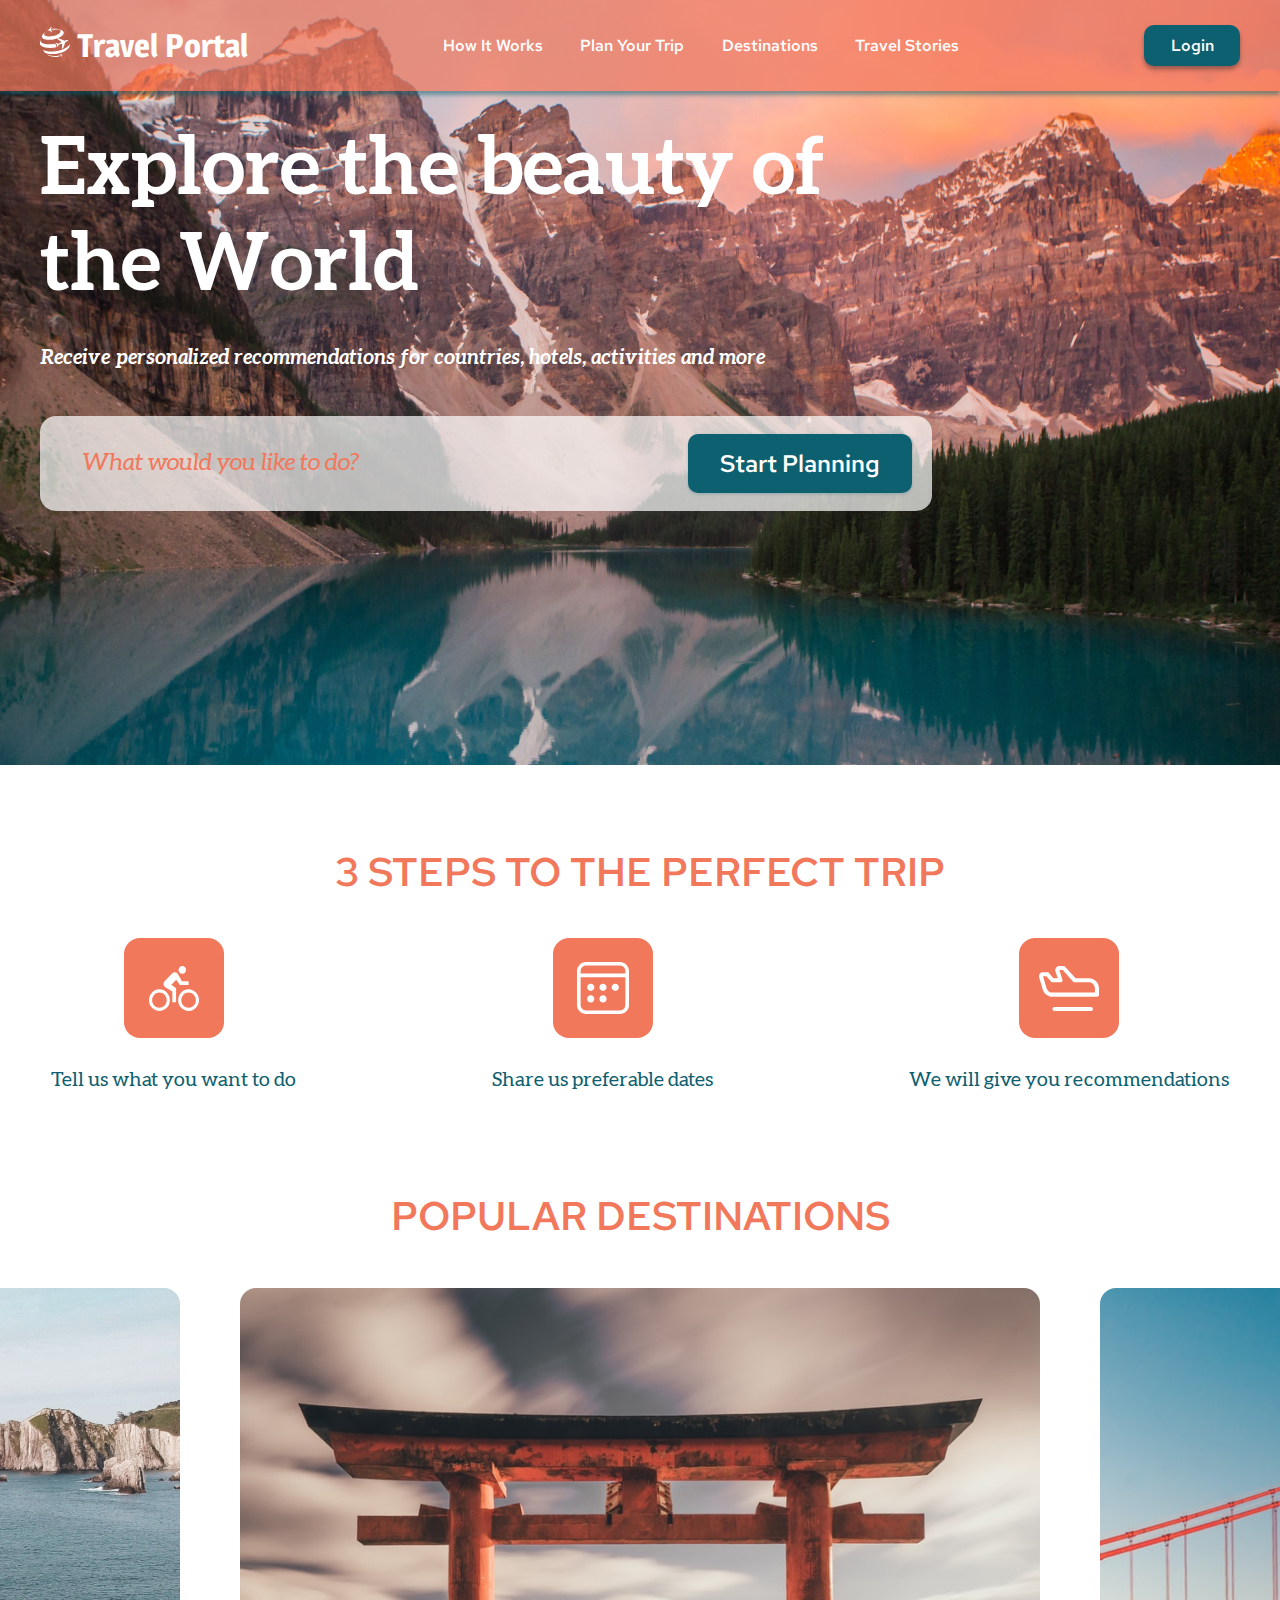
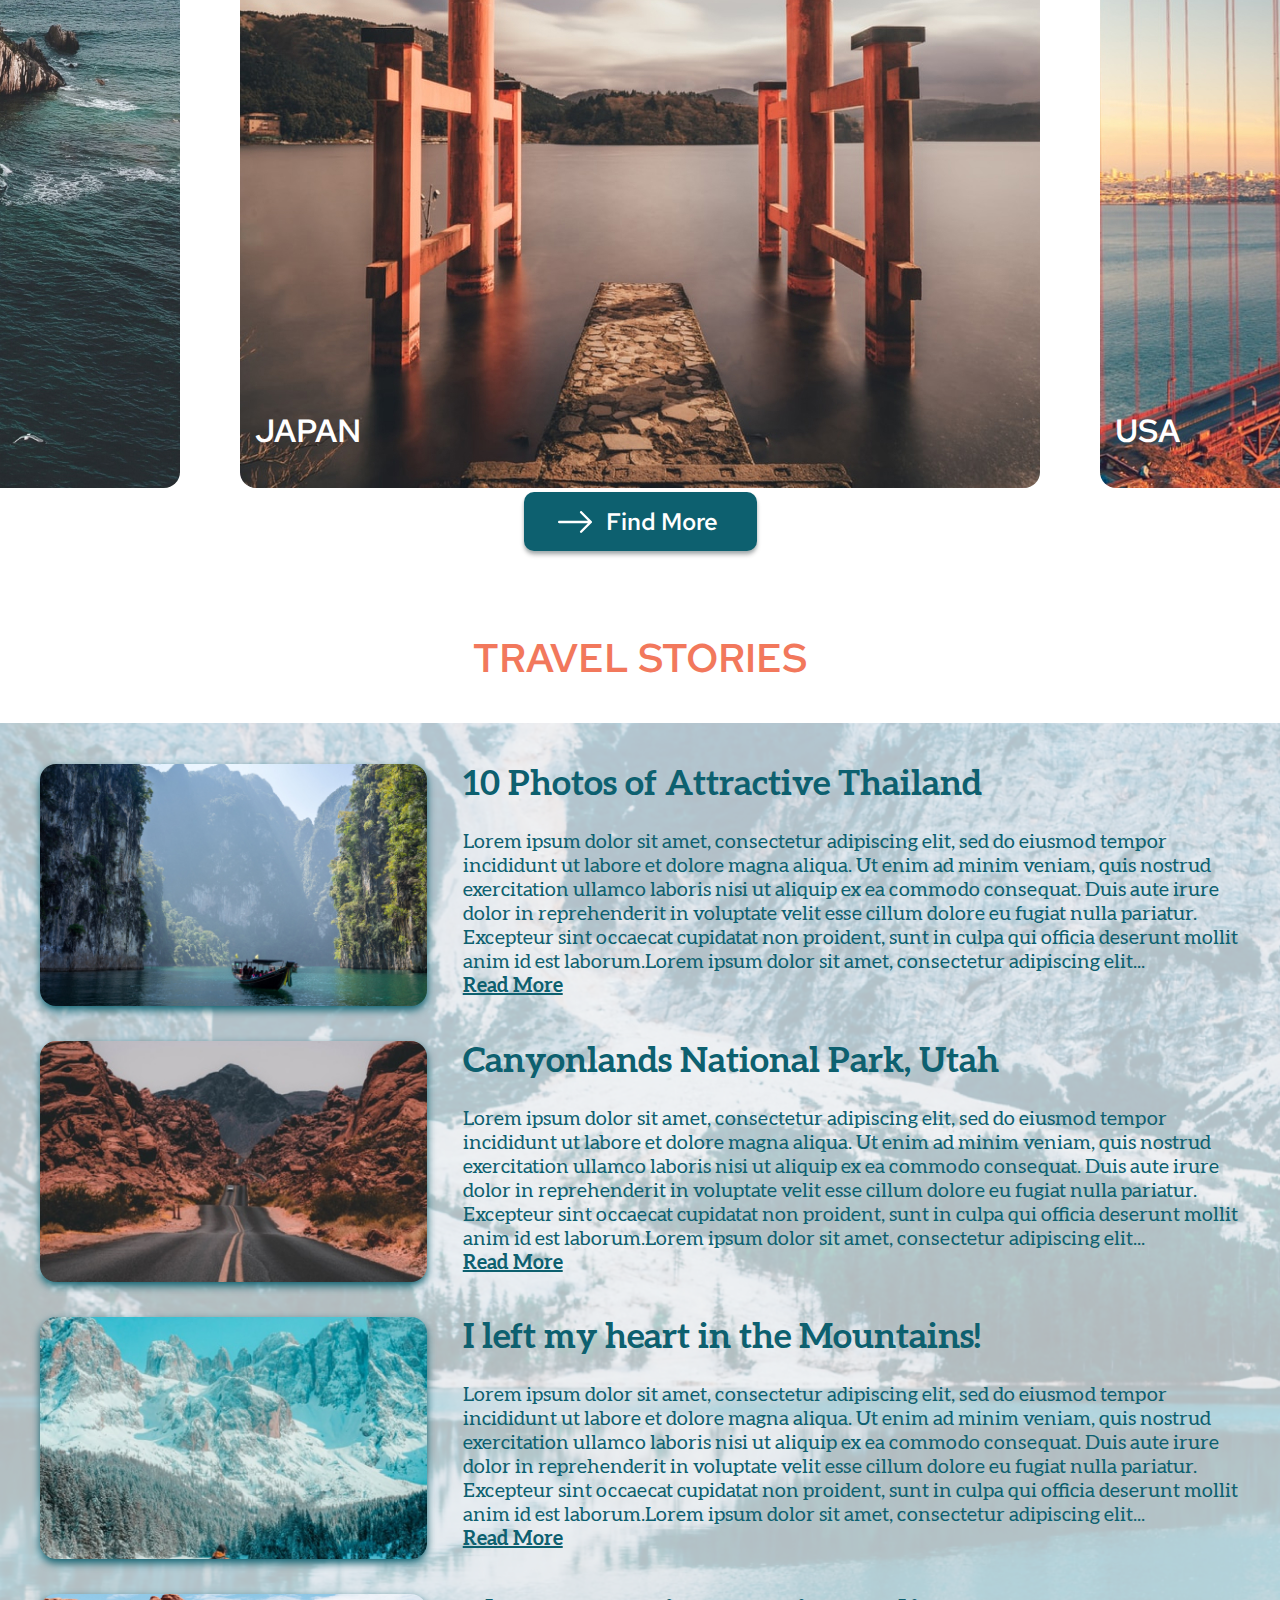
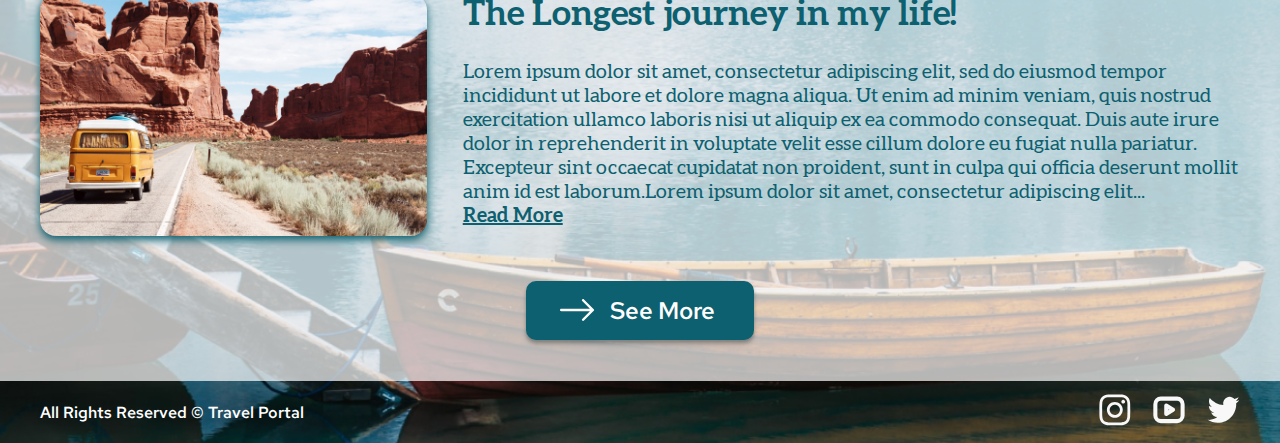
==== commit a226c6c0: "feat: add mobile ver of footer" ====
--- a/travel/index.html
+++ b/travel/index.html
@@ -266,30 +266,10 @@
       </section>
       <footer class="footer" id="footer">
         <div class="container footer-container">
-          <ul class="social-media">
-            <li class="footer-element">
-              <a class="" href="https://rs.school/js/" target="_blank">
-                <img
-                  class="footer-icons"
-                  src="assets/svg/rs_school_js.svg"
-                  alt="rs-school logo"
-                />
-              </a>
-            </li>
-            <li class="footer-element">
-              <a href="https://github.com/anisimova-elena/" target="_blank">
-                <img
-                  class="footer-icons"
-                  src="assets/svg/github-icon.svg"
-                  alt="github logo"
-                />
-              </a>
-            </li>
-          </ul>
           <span>All Rights Reserved © Travel Portal</span>
           <ul class="social-media">
             <li class="footer-element">
-              <a class="" href="https://instagram.com/" target="_blank">
+              <a class="" href="https://github.com/anisimova-elena/" target="_blank">
                 <img
                   class="footer-icons"
                   src="assets/svg/instagram-icon.svg"
@@ -298,7 +278,7 @@
               </a>
             </li>
             <li class="footer-element">
-              <a class="" href="https://www.youtube.com/" target="_blank">
+              <a class="" href="https://rs.school/js/" target="_blank">
                 <img
                   class="footer-icons"
                   src="assets/svg/youtube-icon.svg"
@@ -307,7 +287,7 @@
               </a>
             </li>
             <li class="footer-element">
-              <a class="" href="https://twitter.com/" target="_blank">
+              <a class="" href="https://github.com/anisimova-elena/" target="_blank">
                 <img
                   class="footer-icons"
                   src="assets/svg/twitter-icon.svg"
--- a/travel/style.css
+++ b/travel/style.css
@@ -605,6 +605,12 @@
     width: 10px;
     height: 10px;
   }
+  .stories-background {
+    background-position: 0 45px;
+  }
+  .stories {
+    padding-bottom: 13px;
+  }
   .stories-title {
     font-size: 11px;
   }
@@ -631,5 +637,13 @@
     -webkit-box-orient: vertical;
     line-height: 11px;
   }
-
+  .footer {
+    padding: 15px 0px 15px;
+  }
+  .footer-container {
+    justify-content: center;
+  }
+  .footer span {
+    display: none;
+  }  
 }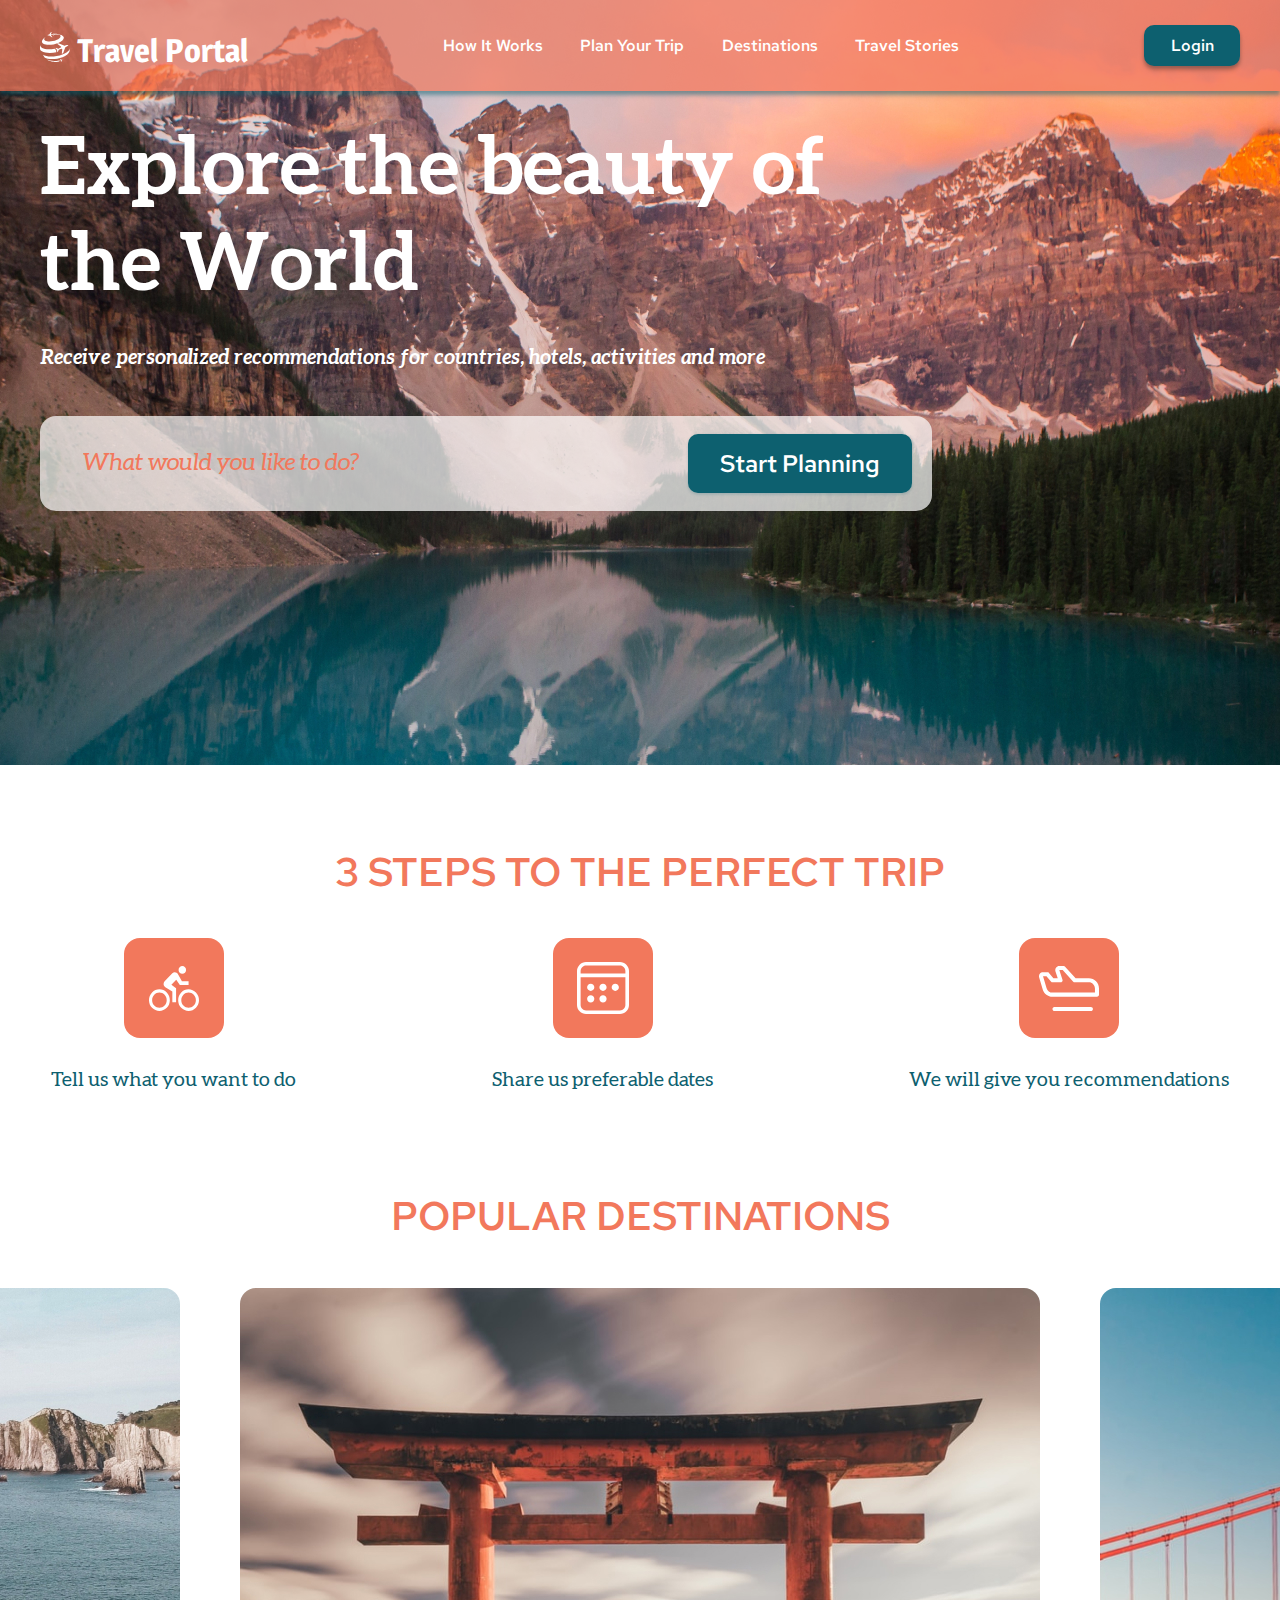
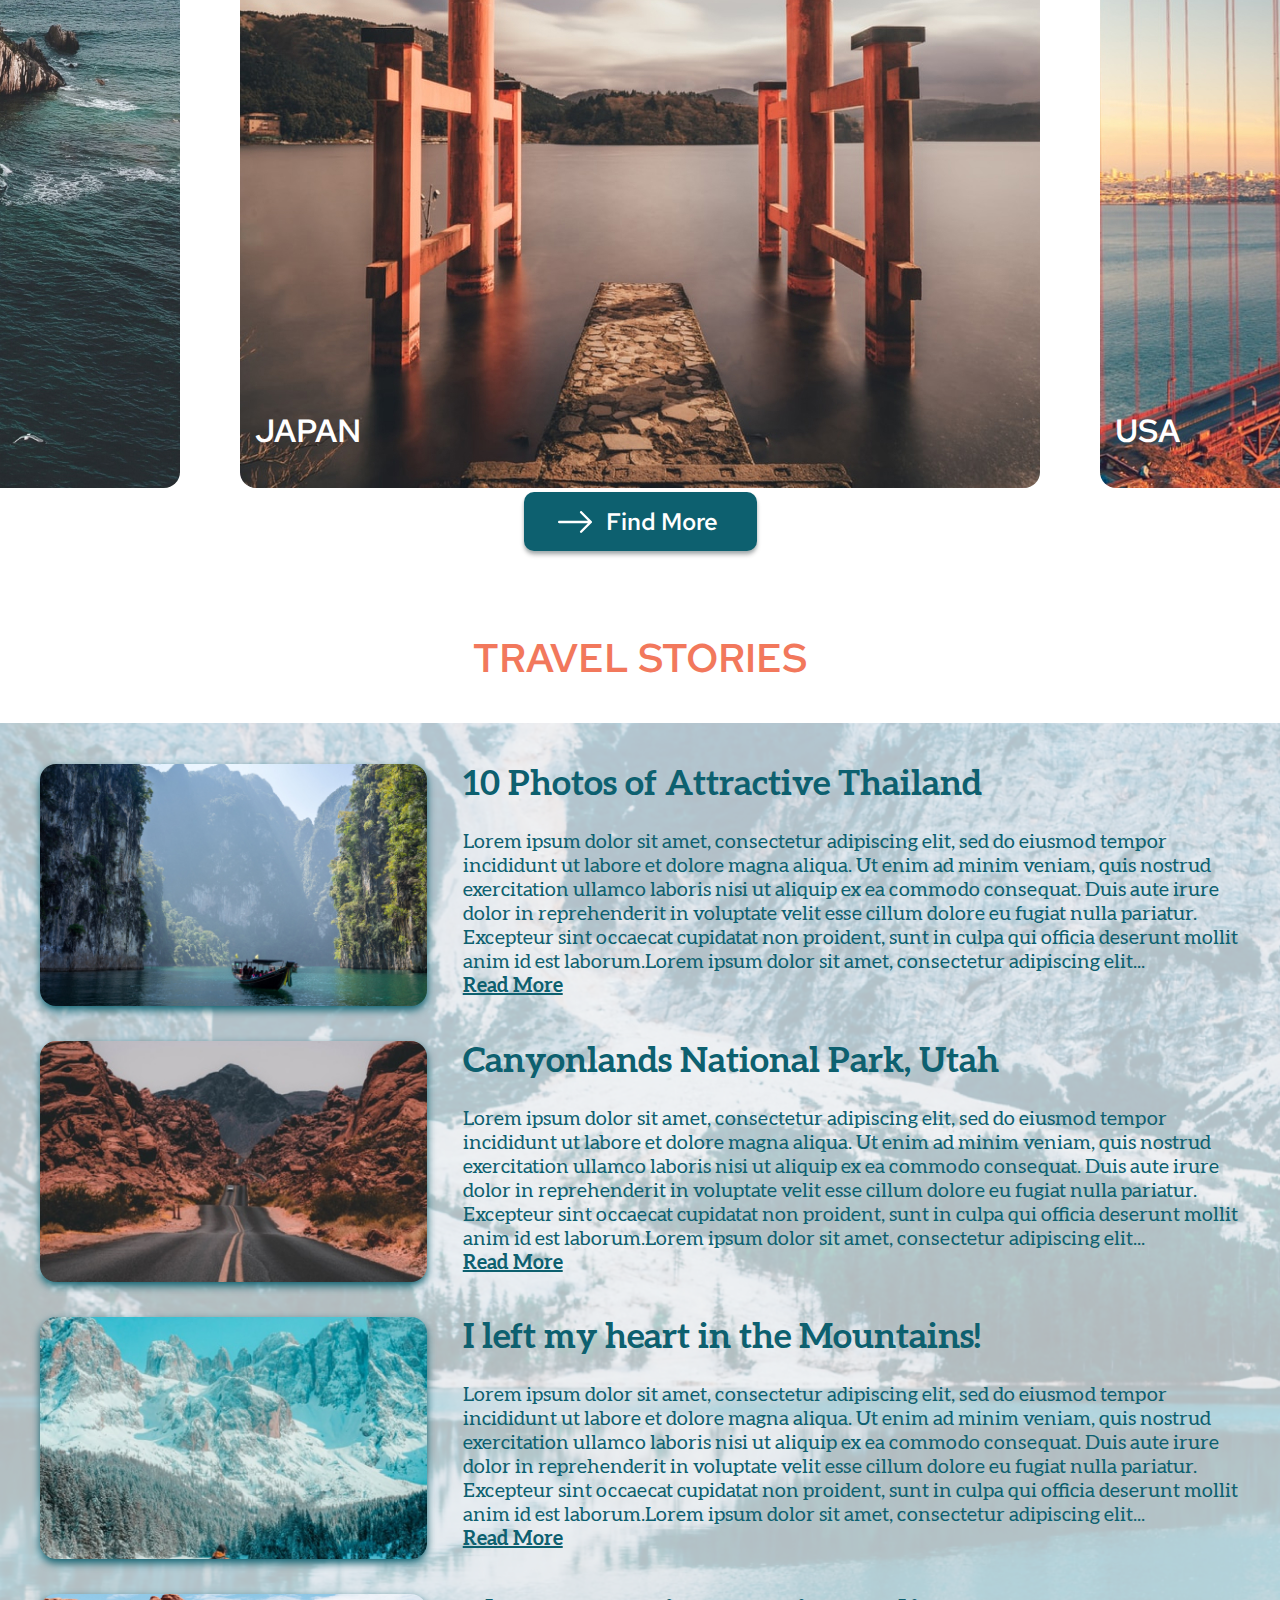
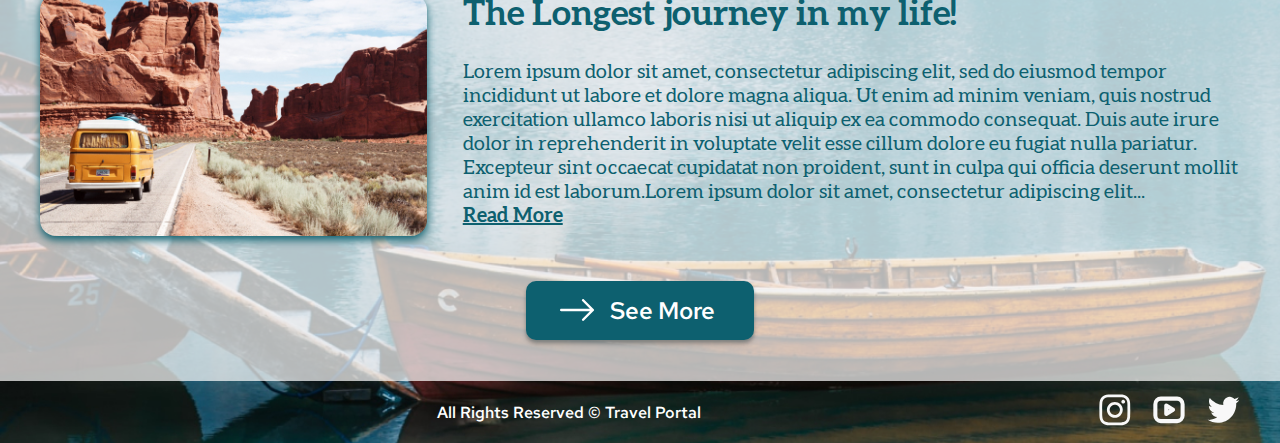
==== commit 10135edf: "feat: add mobile menu" ====
--- a/travel/index.html
+++ b/travel/index.html
@@ -7,7 +7,6 @@
     <title>Travel</title>
     <link rel="stylesheet" href="style.css" />
     <link rel="icon" href="assets/favicon.ico" />
-    <script src="index.js"></script>
   </head>
   <body>
     <header class="header">
@@ -16,7 +15,7 @@
           <img src="assets/svg/travel-portal.svg" alt="travel portal logo" />
           <div class="logo-text">Travel Portal</div>
         </div>
-        <nav>
+        <nav class="desktop-nav">
           <ul class="nav-list">
             <li class="nav-item">
               <a class="nav-link" href="#preview">How It Works</a>
@@ -33,35 +32,47 @@
           </ul>
         </nav>
         <button class="login-button">Login</button>
-        <div class="menu_icon">
+        <div class="menu-icon">
           <span></span>
           <span></span>
           <span></span>
         </div>
-        <div class="mobile-nav">
-          <nav>
-            <ul class="nav-list">
-              <li class="nav-item">
-                <a class="nav-link" href="#preview">How It Works</a>
-              </li>
-              <li class="nav-item">
-                <a class="nav-link" href="#steps">Plan Your Trip</a>
-              </li>
-              <li class="nav-item">
-                <a class="nav-link" href="#destinations">Destinations</a>
-              </li>
-              <li class="nav-item">
-                <a class="nav-link" href="#stories">Travel Stories</a>
-              </li>
-              <li class="nav-item">
-                <a href="" class="nav-link">Account</a>
-              </li>
-              <li class="nav-item">
-                <a href="" class="nav-link">Social Media</a>
-              </li>
-            </ul>
-          </nav>
-        </div>
+        <nav class="mobile-nav">
+          <div class="exit-button">
+            <svg
+              viewBox="0 0 16 16"
+              fill="none"
+              xmlns="http://www.w3.org/2000/svg"
+            >
+              <path
+                d="M9.17506 8L15.2501 1.925C15.3866 1.76559 15.4579 1.56052 15.4498 1.35079C15.4417 1.14106 15.3548 0.942114 15.2064 0.793702C15.0579 0.64529 14.859 0.558345 14.6493 0.550245C14.4395 0.542144 14.2345 0.613482 14.0751 0.750004L8.00006 6.825L1.92506 0.741671C1.76564 0.605149 1.56058 0.533811 1.35085 0.541912C1.14112 0.550013 0.942169 0.636956 0.793757 0.785368C0.645345 0.93378 0.558401 1.13273 0.5503 1.34246C0.542199 1.55219 0.613538 1.75725 0.75006 1.91667L6.82506 8L0.741726 14.075C0.654491 14.1497 0.583641 14.2416 0.533622 14.345C0.483602 14.4484 0.455493 14.561 0.45106 14.6758C0.446628 14.7906 0.465966 14.905 0.507861 15.0119C0.549757 15.1189 0.613305 15.216 0.694518 15.2972C0.77573 15.3784 0.872853 15.442 0.97979 15.4839C1.08673 15.5258 1.20117 15.5451 1.31594 15.5407C1.4307 15.5362 1.54331 15.5081 1.6467 15.4581C1.75009 15.4081 1.84202 15.3372 1.91673 15.25L8.00006 9.175L14.0751 15.25C14.2345 15.3865 14.4395 15.4579 14.6493 15.4498C14.859 15.4417 15.0579 15.3547 15.2064 15.2063C15.3548 15.0579 15.4417 14.8589 15.4498 14.6492C15.4579 14.4395 15.3866 14.2344 15.2501 14.075L9.17506 8Z"
+                fill="white"
+                fill-opacity="0.7"
+              />
+            </svg>
+          </div>
+          <ul class="nav-list mobile-nav-list">
+            <li class="nav-item">
+              <a class="nav-link" href="#preview">How It Works</a>
+            </li>
+            <li class="nav-item">
+              <a class="nav-link" href="#steps">Plan Your Trip</a>
+            </li>
+            <li class="nav-item">
+              <a class="nav-link" href="#destinations">Destinations</a>
+            </li>
+            <li class="nav-item">
+              <a class="nav-link" href="#stories">Travel Stories</a>
+            </li>
+            <li class="nav-item">
+              <a href="" class="nav-link">Account</a>
+            </li>
+            <li class="nav-item">
+              <a href="" class="nav-link">Social Media</a>
+            </li>
+          </ul>
+        </nav>
+        <div class="mask-content"></div>
       </div>
     </header>
     <main class="main">
@@ -93,16 +104,12 @@
           <h2 class="section-title" id="steps">3 steps to the perfect trip</h2>
           <div class="steps-list">
             <div class="steps-item">
-              <img src="assets/svg/first-step.svg" alt="first step" /> 
-              <div class="steps-text">
-                Tell us what you want to do
-              </div>
+              <img src="assets/svg/first-step.svg" alt="first step" />
+              <div class="steps-text">Tell us what you want to do</div>
             </div>
             <div class="steps-item">
               <img src="assets/svg/second-step.svg" alt="second step" />
-              <div class="steps-text">
-                Share us preferable dates
-              </div>
+              <div class="steps-text">Share us preferable dates</div>
             </div>
             <div class="steps-item">
               <img src="assets/svg/third-step.svg" alt="third step" />
@@ -130,17 +137,38 @@
           </div>
           <div class="slider-wrapper-mobile">
             <div class="arrow-back">
-              <svg width="15" height="26" viewBox="0 0 15 26" fill="none" xmlns="http://www.w3.org/2000/svg">
-                <path d="M14.0757 24.9325C14.4272 24.5809 14.6246 24.1041 14.6246 23.6069C14.6246 23.1097 14.4272 22.6329 14.0757 22.2813L4.7944 13L14.0757 3.71875C14.4172 3.36512 14.6062 2.89149 14.6019 2.39987C14.5976 1.90825 14.4005 1.43798 14.0528 1.09034C13.7052 0.742699 13.2349 0.545507 12.7433 0.541237C12.2517 0.536964 11.778 0.725954 11.4244 1.0675L0.817529 11.6744C0.466021 12.026 0.268555 12.5028 0.268555 13C0.268555 13.4972 0.466021 13.974 0.817529 14.3256L11.4244 24.9325C11.776 25.284 12.2528 25.4815 12.75 25.4815C13.2472 25.4815 13.724 25.284 14.0757 24.9325Z" fill="#F2785C"/>
-              </svg>                
+              <svg
+                width="15"
+                height="26"
+                viewBox="0 0 15 26"
+                fill="none"
+                xmlns="http://www.w3.org/2000/svg"
+              >
+                <path
+                  d="M14.0757 24.9325C14.4272 24.5809 14.6246 24.1041 14.6246 23.6069C14.6246 23.1097 14.4272 22.6329 14.0757 22.2813L4.7944 13L14.0757 3.71875C14.4172 3.36512 14.6062 2.89149 14.6019 2.39987C14.5976 1.90825 14.4005 1.43798 14.0528 1.09034C13.7052 0.742699 13.2349 0.545507 12.7433 0.541237C12.2517 0.536964 11.778 0.725954 11.4244 1.0675L0.817529 11.6744C0.466021 12.026 0.268555 12.5028 0.268555 13C0.268555 13.4972 0.466021 13.974 0.817529 14.3256L11.4244 24.9325C11.776 25.284 12.2528 25.4815 12.75 25.4815C13.2472 25.4815 13.724 25.284 14.0757 24.9325Z"
+                  fill="#F2785C"
+                />
+              </svg>
             </div>
             <div class="slider-item-mobile">
-              <img src="assets/img/mobile/slider-spain-mobile.jpg" alt="Spain" />
+              <img
+                src="assets/img/mobile/slider-spain-mobile.jpg"
+                alt="Spain"
+              />
               <div class="slider-text-mobile">Spain</div>
             </div>
             <div class="arrow-next">
-              <svg width="15" height="26" viewBox="0 0 15 26" fill="none" xmlns="http://www.w3.org/2000/svg">
-                <path d="M14.0757 24.9325C14.4272 24.5809 14.6246 24.1041 14.6246 23.6069C14.6246 23.1097 14.4272 22.6329 14.0757 22.2813L4.7944 13L14.0757 3.71875C14.4172 3.36512 14.6062 2.89149 14.6019 2.39987C14.5976 1.90825 14.4005 1.43798 14.0528 1.09034C13.7052 0.742699 13.2349 0.545507 12.7433 0.541237C12.2517 0.536964 11.778 0.725954 11.4244 1.0675L0.817529 11.6744C0.466021 12.026 0.268555 12.5028 0.268555 13C0.268555 13.4972 0.466021 13.974 0.817529 14.3256L11.4244 24.9325C11.776 25.284 12.2528 25.4815 12.75 25.4815C13.2472 25.4815 13.724 25.284 14.0757 24.9325Z" fill="#F2785C"/>
+              <svg
+                width="15"
+                height="26"
+                viewBox="0 0 15 26"
+                fill="none"
+                xmlns="http://www.w3.org/2000/svg"
+              >
+                <path
+                  d="M14.0757 24.9325C14.4272 24.5809 14.6246 24.1041 14.6246 23.6069C14.6246 23.1097 14.4272 22.6329 14.0757 22.2813L4.7944 13L14.0757 3.71875C14.4172 3.36512 14.6062 2.89149 14.6019 2.39987C14.5976 1.90825 14.4005 1.43798 14.0528 1.09034C13.7052 0.742699 13.2349 0.545507 12.7433 0.541237C12.2517 0.536964 11.778 0.725954 11.4244 1.0675L0.817529 11.6744C0.466021 12.026 0.268555 12.5028 0.268555 13C0.268555 13.4972 0.466021 13.974 0.817529 14.3256L11.4244 24.9325C11.776 25.284 12.2528 25.4815 12.75 25.4815C13.2472 25.4815 13.724 25.284 14.0757 24.9325Z"
+                  fill="#F2785C"
+                />
               </svg>
             </div>
             <div class="control-buttons">
@@ -151,8 +179,19 @@
           </div>
         </div>
         <button class="more-button">
-          <svg width="40" height="41" viewBox="0 0 40 41" fill="none" xmlns="http://www.w3.org/2000/svg">
-          <path fill-rule="evenodd" clip-rule="evenodd" d="M2.5 20.5C2.5 20.1685 2.6317 19.8505 2.86612 19.6161C3.10054 19.3817 3.41848 19.25 3.75 19.25H33.2325L25.365 11.385C25.1303 11.1503 24.9984 10.8319 24.9984 10.5C24.9984 10.1681 25.1303 9.84971 25.365 9.61499C25.5997 9.38028 25.9181 9.24841 26.25 9.24841C26.5819 9.24841 26.9003 9.38028 27.135 9.61499L37.135 19.615C37.2514 19.7311 37.3438 19.869 37.4068 20.0209C37.4698 20.1728 37.5022 20.3356 37.5022 20.5C37.5022 20.6644 37.4698 20.8272 37.4068 20.9791C37.3438 21.1309 37.2514 21.2689 37.135 21.385L27.135 31.385C26.9003 31.6197 26.5819 31.7516 26.25 31.7516C25.9181 31.7516 25.5997 31.6197 25.365 31.385C25.1303 31.1503 24.9984 30.8319 24.9984 30.5C24.9984 30.1681 25.1303 29.8497 25.365 29.615L33.2325 21.75H3.75C3.41848 21.75 3.10054 21.6183 2.86612 21.3839C2.6317 21.1495 2.5 20.8315 2.5 20.5Z" fill="white"/>
+          <svg
+            width="40"
+            height="41"
+            viewBox="0 0 40 41"
+            fill="none"
+            xmlns="http://www.w3.org/2000/svg"
+          >
+            <path
+              fill-rule="evenodd"
+              clip-rule="evenodd"
+              d="M2.5 20.5C2.5 20.1685 2.6317 19.8505 2.86612 19.6161C3.10054 19.3817 3.41848 19.25 3.75 19.25H33.2325L25.365 11.385C25.1303 11.1503 24.9984 10.8319 24.9984 10.5C24.9984 10.1681 25.1303 9.84971 25.365 9.61499C25.5997 9.38028 25.9181 9.24841 26.25 9.24841C26.5819 9.24841 26.9003 9.38028 27.135 9.61499L37.135 19.615C37.2514 19.7311 37.3438 19.869 37.4068 20.0209C37.4698 20.1728 37.5022 20.3356 37.5022 20.5C37.5022 20.6644 37.4698 20.8272 37.4068 20.9791C37.3438 21.1309 37.2514 21.2689 37.135 21.385L27.135 31.385C26.9003 31.6197 26.5819 31.7516 26.25 31.7516C25.9181 31.7516 25.5997 31.6197 25.365 31.385C25.1303 31.1503 24.9984 30.8319 24.9984 30.5C24.9984 30.1681 25.1303 29.8497 25.365 29.615L33.2325 21.75H3.75C3.41848 21.75 3.10054 21.6183 2.86612 21.3839C2.6317 21.1495 2.5 20.8315 2.5 20.5Z"
+              fill="white"
+            />
           </svg>
           <div class="more-button-text">Find More</div>
         </button>
@@ -162,106 +201,125 @@
       <section class="stories">
         <div class="container stories-container">
           <h2 class="section-title" id="stories">Travel stories</h2>
-            <div class="stories-list">
-              <div class="stories-item">
-                <picture class="stories-image">
-                  <source srcset="assets/img/mobile/thailand.jpg" media="(max-width: 390px)">
-                  <source srcset="assets/img/thailand.jpg">
-                  <img srcset="thailand.jpg" alt="thailand">
-                </picture>
-                <div class="stories-text">
-                  <h3 class="stories-title">
-                    10 Photos of Attractive Thailand
-                  </h3>
-                  <p class="story">
-                    Lorem ipsum dolor sit amet, consectetur adipiscing elit, sed
-                    do eiusmod tempor incididunt ut labore et dolore magna
-                    aliqua. Ut enim ad minim veniam, quis nostrud exercitation
-                    ullamco laboris nisi ut aliquip ex ea commodo consequat.
-                    Duis aute irure dolor in reprehenderit in voluptate velit
-                    esse cillum dolore eu fugiat nulla pariatur. Excepteur sint
-                    occaecat cupidatat non proident, sunt in culpa qui officia
-                    deserunt mollit anim id est laborum.Lorem ipsum dolor sit
-                    amet, consectetur adipiscing elit...
-                  </p>
-                  <a class="read-full-stories" href="#">Read More</a>
-                </div>
+          <div class="stories-list">
+            <div class="stories-item">
+              <picture class="stories-image">
+                <source
+                  srcset="assets/img/mobile/thailand.jpg"
+                  media="(max-width: 390px)"
+                />
+                <source srcset="assets/img/thailand.jpg" />
+                <img srcset="thailand.jpg" alt="thailand" />
+              </picture>
+              <div class="stories-text">
+                <h3 class="stories-title">10 Photos of Attractive Thailand</h3>
+                <p class="story">
+                  Lorem ipsum dolor sit amet, consectetur adipiscing elit, sed
+                  do eiusmod tempor incididunt ut labore et dolore magna aliqua.
+                  Ut enim ad minim veniam, quis nostrud exercitation ullamco
+                  laboris nisi ut aliquip ex ea commodo consequat. Duis aute
+                  irure dolor in reprehenderit in voluptate velit esse cillum
+                  dolore eu fugiat nulla pariatur. Excepteur sint occaecat
+                  cupidatat non proident, sunt in culpa qui officia deserunt
+                  mollit anim id est laborum.Lorem ipsum dolor sit amet,
+                  consectetur adipiscing elit...
+                </p>
+                <a class="read-full-stories" href="#">Read More</a>
               </div>
-              <div class="stories-item">
-                <picture class="stories-image">
-                  <source srcset="assets/img/mobile/utah.jpg" media="(max-width: 390px)">
-                  <source srcset="assets/img/utah.jpg">
-                  <img srcset="utah.jpg" alt="utah">
-                </picture>
-                <div class="stories-text">
-                  <h3 class="stories-title">Canyonlands National Park, Utah</h3>
-                  <p class="story">
-                    Lorem ipsum dolor sit amet, consectetur adipiscing elit, sed
-                    do eiusmod tempor incididunt ut labore et dolore magna
-                    aliqua. Ut enim ad minim veniam, quis nostrud exercitation
-                    ullamco laboris nisi ut aliquip ex ea commodo consequat.
-                    Duis aute irure dolor in reprehenderit in voluptate velit
-                    esse cillum dolore eu fugiat nulla pariatur. Excepteur sint
-                    occaecat cupidatat non proident, sunt in culpa qui officia
-                    deserunt mollit anim id est laborum.Lorem ipsum dolor sit
-                    amet, consectetur adipiscing elit...
-                  </p>
-                  <a class="read-full-stories" href="#">Read More</a>
-                </div>
+            </div>
+            <div class="stories-item">
+              <picture class="stories-image">
+                <source
+                  srcset="assets/img/mobile/utah.jpg"
+                  media="(max-width: 390px)"
+                />
+                <source srcset="assets/img/utah.jpg" />
+                <img srcset="utah.jpg" alt="utah" />
+              </picture>
+              <div class="stories-text">
+                <h3 class="stories-title">Canyonlands National Park, Utah</h3>
+                <p class="story">
+                  Lorem ipsum dolor sit amet, consectetur adipiscing elit, sed
+                  do eiusmod tempor incididunt ut labore et dolore magna aliqua.
+                  Ut enim ad minim veniam, quis nostrud exercitation ullamco
+                  laboris nisi ut aliquip ex ea commodo consequat. Duis aute
+                  irure dolor in reprehenderit in voluptate velit esse cillum
+                  dolore eu fugiat nulla pariatur. Excepteur sint occaecat
+                  cupidatat non proident, sunt in culpa qui officia deserunt
+                  mollit anim id est laborum.Lorem ipsum dolor sit amet,
+                  consectetur adipiscing elit...
+                </p>
+                <a class="read-full-stories" href="#">Read More</a>
               </div>
-              <div class="stories-item">
-                <picture class="stories-image">
-                  <source srcset="assets/img/mobile/mountains.jpg" media="(max-width: 390px)">
-                  <source srcset="assets/img/mountains.jpg">
-                  <img srcset="mountains.jpg" alt="mountains">
-                </picture>
-                <div class="stories-text">
-                  <h3 class="stories-title">
-                    I left my heart in the Mountains!
-                  </h3>
-                  <p class="story">
-                    Lorem ipsum dolor sit amet, consectetur adipiscing elit, sed
-                    do eiusmod tempor incididunt ut labore et dolore magna
-                    aliqua. Ut enim ad minim veniam, quis nostrud exercitation
-                    ullamco laboris nisi ut aliquip ex ea commodo consequat.
-                    Duis aute irure dolor in reprehenderit in voluptate velit
-                    esse cillum dolore eu fugiat nulla pariatur. Excepteur sint
-                    occaecat cupidatat non proident, sunt in culpa qui officia
-                    deserunt mollit anim id est laborum.Lorem ipsum dolor sit
-                    amet, consectetur adipiscing elit...
-                  </p>
-                  <a class="read-full-stories" href="#">Read More</a>
-                </div>
+            </div>
+            <div class="stories-item">
+              <picture class="stories-image">
+                <source
+                  srcset="assets/img/mobile/mountains.jpg"
+                  media="(max-width: 390px)"
+                />
+                <source srcset="assets/img/mountains.jpg" />
+                <img srcset="mountains.jpg" alt="mountains" />
+              </picture>
+              <div class="stories-text">
+                <h3 class="stories-title">I left my heart in the Mountains!</h3>
+                <p class="story">
+                  Lorem ipsum dolor sit amet, consectetur adipiscing elit, sed
+                  do eiusmod tempor incididunt ut labore et dolore magna aliqua.
+                  Ut enim ad minim veniam, quis nostrud exercitation ullamco
+                  laboris nisi ut aliquip ex ea commodo consequat. Duis aute
+                  irure dolor in reprehenderit in voluptate velit esse cillum
+                  dolore eu fugiat nulla pariatur. Excepteur sint occaecat
+                  cupidatat non proident, sunt in culpa qui officia deserunt
+                  mollit anim id est laborum.Lorem ipsum dolor sit amet,
+                  consectetur adipiscing elit...
+                </p>
+                <a class="read-full-stories" href="#">Read More</a>
               </div>
-              <div class="stories-item">
-                <picture class="stories-image">
-                  <source srcset="assets/img/mobile/grand-canyon.jpg" media="(max-width: 390px)">
-                  <source srcset="assets/img/grand-canyon.jpg">
-                  <img srcset="grand-canyon.jpg" alt="grand canyon">
-                </picture>
-                <div class="stories-text">
-                  <h3 class="stories-title">The Longest journey in my life!</h3>
-                  <p class="story">
-                    Lorem ipsum dolor sit amet, consectetur adipiscing elit, sed
-                    do eiusmod tempor incididunt ut labore et dolore magna
-                    aliqua. Ut enim ad minim veniam, quis nostrud exercitation
-                    ullamco laboris nisi ut aliquip ex ea commodo consequat.
-                    Duis aute irure dolor in reprehenderit in voluptate velit
-                    esse cillum dolore eu fugiat nulla pariatur. Excepteur sint
-                    occaecat cupidatat non proident, sunt in culpa qui officia
-                    deserunt mollit anim id est laborum.Lorem ipsum dolor sit
-                    amet, consectetur adipiscing elit...
-                  </p>
-                  <a class="read-full-stories" href="#">Read More</a>
-                </div>
+            </div>
+            <div class="stories-item">
+              <picture class="stories-image">
+                <source
+                  srcset="assets/img/mobile/grand-canyon.jpg"
+                  media="(max-width: 390px)"
+                />
+                <source srcset="assets/img/grand-canyon.jpg" />
+                <img srcset="grand-canyon.jpg" alt="grand canyon" />
+              </picture>
+              <div class="stories-text">
+                <h3 class="stories-title">The Longest journey in my life!</h3>
+                <p class="story">
+                  Lorem ipsum dolor sit amet, consectetur adipiscing elit, sed
+                  do eiusmod tempor incididunt ut labore et dolore magna aliqua.
+                  Ut enim ad minim veniam, quis nostrud exercitation ullamco
+                  laboris nisi ut aliquip ex ea commodo consequat. Duis aute
+                  irure dolor in reprehenderit in voluptate velit esse cillum
+                  dolore eu fugiat nulla pariatur. Excepteur sint occaecat
+                  cupidatat non proident, sunt in culpa qui officia deserunt
+                  mollit anim id est laborum.Lorem ipsum dolor sit amet,
+                  consectetur adipiscing elit...
+                </p>
+                <a class="read-full-stories" href="#">Read More</a>
               </div>
             </div>
-            <button class="more-button">
-              <svg width="40" height="41" viewBox="0 0 40 41" fill="none" xmlns="http://www.w3.org/2000/svg">
-                <path fill-rule="evenodd" clip-rule="evenodd" d="M2.5 20.5C2.5 20.1685 2.6317 19.8505 2.86612 19.6161C3.10054 19.3817 3.41848 19.25 3.75 19.25H33.2325L25.365 11.385C25.1303 11.1503 24.9984 10.8319 24.9984 10.5C24.9984 10.1681 25.1303 9.84971 25.365 9.61499C25.5997 9.38028 25.9181 9.24841 26.25 9.24841C26.5819 9.24841 26.9003 9.38028 27.135 9.61499L37.135 19.615C37.2514 19.7311 37.3438 19.869 37.4068 20.0209C37.4698 20.1728 37.5022 20.3356 37.5022 20.5C37.5022 20.6644 37.4698 20.8272 37.4068 20.9791C37.3438 21.1309 37.2514 21.2689 37.135 21.385L27.135 31.385C26.9003 31.6197 26.5819 31.7516 26.25 31.7516C25.9181 31.7516 25.5997 31.6197 25.365 31.385C25.1303 31.1503 24.9984 30.8319 24.9984 30.5C24.9984 30.1681 25.1303 29.8497 25.365 29.615L33.2325 21.75H3.75C3.41848 21.75 3.10054 21.6183 2.86612 21.3839C2.6317 21.1495 2.5 20.8315 2.5 20.5Z" fill="white"/>
-              </svg>
-              <div class="more-button-text">See More</div>
-            </button>
+          </div>
+          <button class="more-button">
+            <svg
+              width="40"
+              height="41"
+              viewBox="0 0 40 41"
+              fill="none"
+              xmlns="http://www.w3.org/2000/svg"
+            >
+              <path
+                fill-rule="evenodd"
+                clip-rule="evenodd"
+                d="M2.5 20.5C2.5 20.1685 2.6317 19.8505 2.86612 19.6161C3.10054 19.3817 3.41848 19.25 3.75 19.25H33.2325L25.365 11.385C25.1303 11.1503 24.9984 10.8319 24.9984 10.5C24.9984 10.1681 25.1303 9.84971 25.365 9.61499C25.5997 9.38028 25.9181 9.24841 26.25 9.24841C26.5819 9.24841 26.9003 9.38028 27.135 9.61499L37.135 19.615C37.2514 19.7311 37.3438 19.869 37.4068 20.0209C37.4698 20.1728 37.5022 20.3356 37.5022 20.5C37.5022 20.6644 37.4698 20.8272 37.4068 20.9791C37.3438 21.1309 37.2514 21.2689 37.135 21.385L27.135 31.385C26.9003 31.6197 26.5819 31.7516 26.25 31.7516C25.9181 31.7516 25.5997 31.6197 25.365 31.385C25.1303 31.1503 24.9984 30.8319 24.9984 30.5C24.9984 30.1681 25.1303 29.8497 25.365 29.615L33.2325 21.75H3.75C3.41848 21.75 3.10054 21.6183 2.86612 21.3839C2.6317 21.1495 2.5 20.8315 2.5 20.5Z"
+                fill="white"
+              />
+            </svg>
+            <div class="more-button-text">See More</div>
+          </button>
         </div>
       </section>
       <footer class="footer" id="footer">
@@ -269,7 +327,11 @@
           <span>All Rights Reserved © Travel Portal</span>
           <ul class="social-media">
             <li class="footer-element">
-              <a class="" href="https://github.com/anisimova-elena/" target="_blank">
+              <a
+                class=""
+                href="https://github.com/anisimova-elena/"
+                target="_blank"
+              >
                 <img
                   class="footer-icons"
                   src="assets/svg/instagram-icon.svg"
@@ -287,7 +349,11 @@
               </a>
             </li>
             <li class="footer-element">
-              <a class="" href="https://github.com/anisimova-elena/" target="_blank">
+              <a
+                class=""
+                href="https://github.com/anisimova-elena/"
+                target="_blank"
+              >
                 <img
                   class="footer-icons"
                   src="assets/svg/twitter-icon.svg"
@@ -299,5 +365,6 @@
         </div>
       </footer>
     </div>
+    <script src="index.js"></script>
   </body>
 </html>
--- a/travel/style.css
+++ b/travel/style.css
@@ -105,6 +105,7 @@
   color: #ffffff;
 }
 .logo {
+  height: 30px;
   font-family: "Magra";
   font-weight: 600;
   font-size: 32px;
@@ -113,7 +114,7 @@
 .logo-text {
   display: inline;
 }
-nav{
+.desktop-nav{
   flex-basis: 43%;
   margin-left: 10px;
 }
@@ -155,30 +156,13 @@
   height: 41px;
   flex: 0 0 8%;
 }
-.menu_icon {
+.menu-icon {
   display: none;
-  width: 35px;
-  height: 32px;
-  position: relative;
-  z-index: 5;
-  cursor: pointer;
-}
-.menu_icon span {
-  position: absolute;
-  width: 100%;
-  height: 2px;
-  left: 0;
-  top: calc(50% - 1px);
-  background: #FFFFFF;
-}
-.menu_icon span:first-child{
-  top: 8px;
-}
-.menu_icon span:last-child{
-  top: auto;
-  bottom: 8px;
 }
 .mobile-nav {
+  display: none;
+}
+.mask-content {
   display: none;
 }
 .preview {
@@ -403,7 +387,6 @@
 }
 .footer-container {
   display: flex;
-  justify-content: space-between;
   align-items: center;
   height: 34px;
   font-family: "Red Hat Text";
@@ -414,6 +397,9 @@
   flex-direction: row;
   gap: 20px;
 }
+.footer span {
+  margin: 0 auto;
+}
 .footer-element {
   list-style: none;
 }
@@ -466,26 +452,91 @@
   }
 }
 @media (max-width: 390px) {
-  .menu_icon {
+  .menu-icon {
     display: block;
+    width: 35px;
+    height: 32px;
+    position: relative;
+    z-index: 5;
+    cursor: pointer;
+    transition: all .5s;
+}
+  .menu-icon span {
+    position: absolute;
+    width: 26.25px;
+    height: 2px;
+    left: 0;
+    top: calc(50% - 1px);
+    background: #FFFFFF;
+  }
+  .menu-icon span:first-child{
+    top: 8px;
+  }
+  .menu-icon span:last-child{
+    top: auto;
+    bottom: 8px;
+  }
+
+  .mobile-nav {
+    position: fixed;
+    top: 0;
+    right: -165px;
+    width: 165px;
+    height: 250px;
+    padding: 44px 15px 0 0;
+    background: #F2785C;
+    box-shadow: 0px 4px 3px rgba(13, 96, 111, 0.25);
+    transition: all .5s;
+  }
+  .mobile-nav-list {
+    flex-direction: column;
+    align-items: flex-end;
+    gap: 10px;
+  }
+  .mobile-nav.active {
+    z-index: 7;
+    right: 0;
+  }
+  .exit-button {
+    position: absolute;
+    left: 15px;
+    top: 15px;
+    width: 30px;
+  }
+  .exit-button svg {
+    width: 15px;
+    margin: 0 auto;
+  }
+  .mask-content.active {
+      display: block;
+      position: fixed;
+      top: 0;
+      left: 0;
+      z-index: 6;
+      width: 100%;
+      height: 100%;
+      background-color: rgba(0, 0, 0, 0.4);
   }
   .header{
-    background: none;
+    background: linear-gradient(180deg, #0D606F 0%, rgba(13, 96, 111, 0) 25.1%);
     box-shadow: none;
   }
   .header-container {
-    padding-top: 20px;
-  }
-  .nav-list, .login-button, .logo-text, .preview-title, .preview-text {
+    height: auto;
+    margin: 43px 0 0;
+  }
+  .desktop-nav, .login-button, .logo-text, .preview-title, .preview-text {
     display: none;
   }
   .preview {
+    margin-top: -75px;
     width: 100vw;
     height: 100%;
+    background-image: url(assets/img/mobile/header-background.jpg);
     background-size: cover;
   }
   .preview-container {
-    padding-top: 142px;
+    padding-top: 141px;
     padding-bottom: 62px;
   }
   .search-input {
@@ -534,17 +585,17 @@
     margin-top: 20px;
   }
   .slider {
+    height: 210px;
     margin: 20px auto 0;
+    margin-bottom: 10px;
   }
   .slider-wrapper {
     display: none;
-    margin-bottom: 10px;
   }
   .slider-wrapper-mobile {
     display: block;
     position: relative;
     padding: 0 15px;
-    margin-bottom: 10px;
   }
   .slider-item-mobile {
     position: relative;
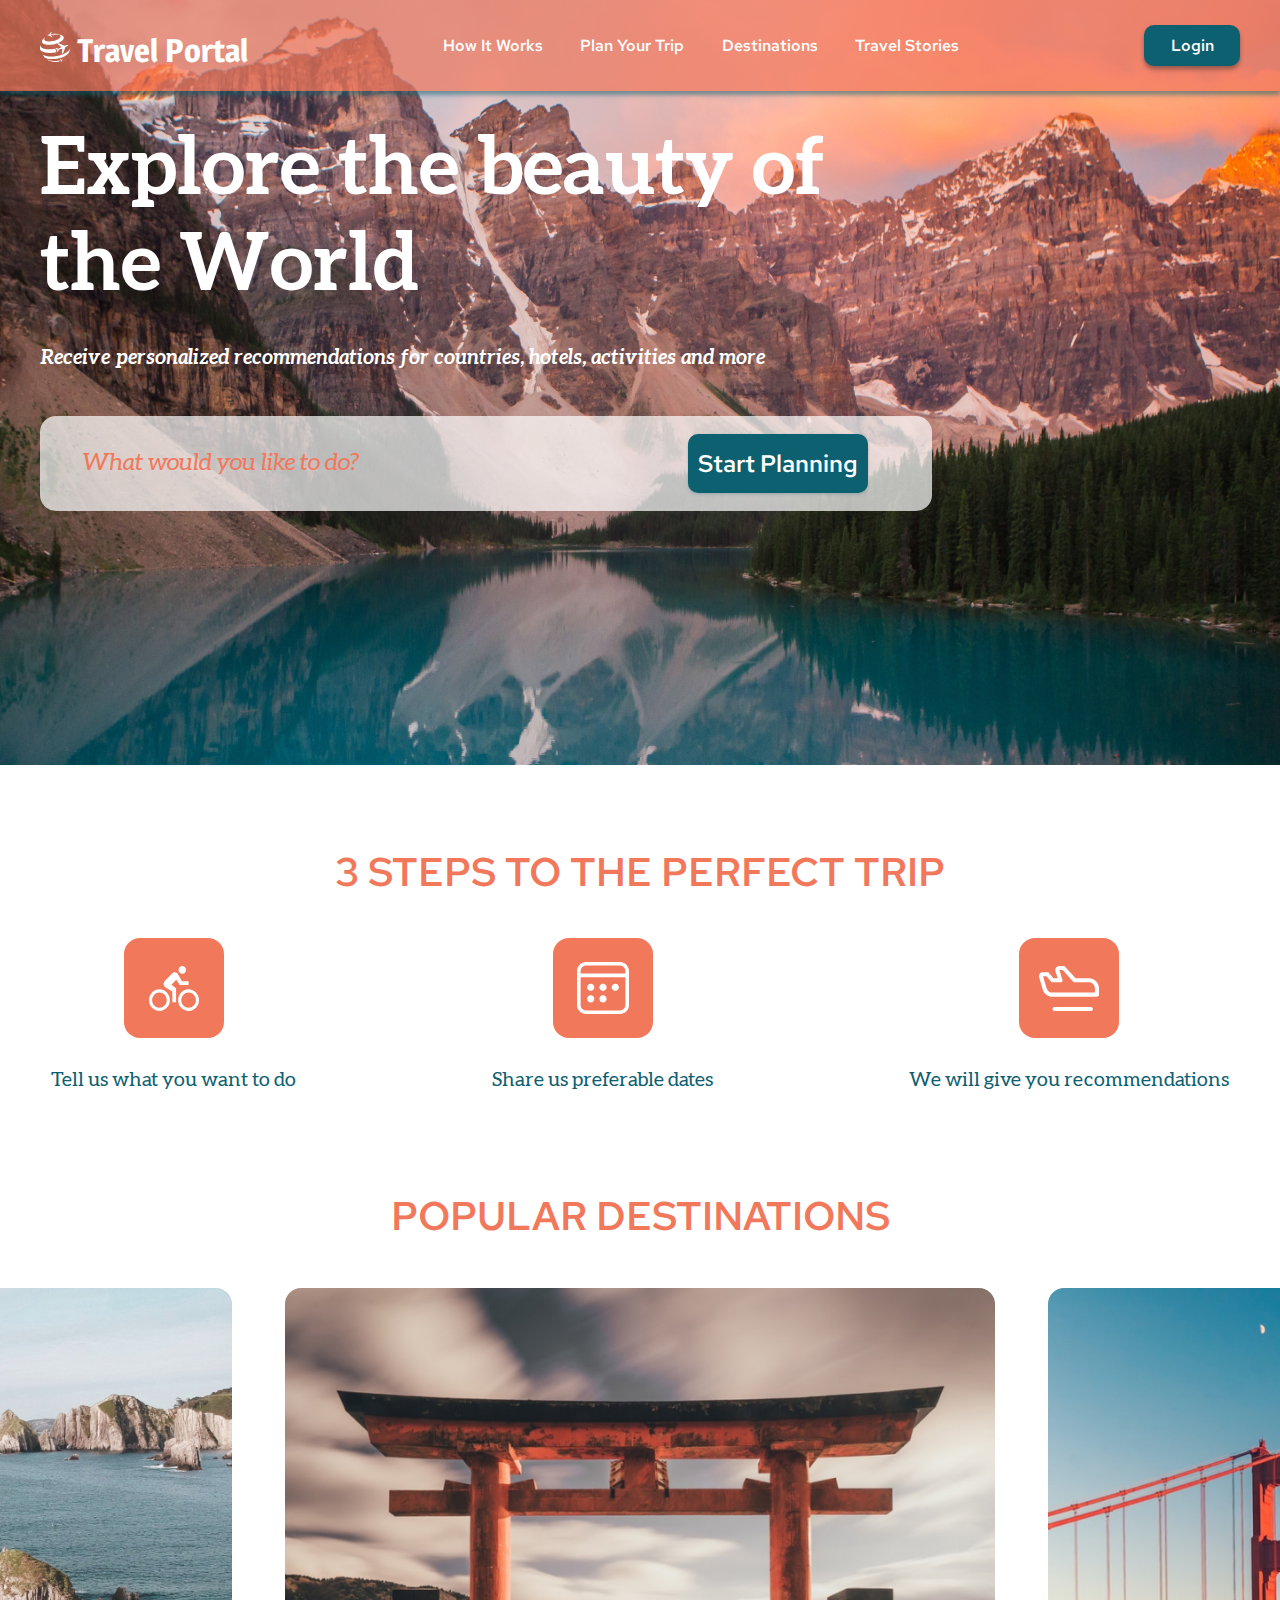
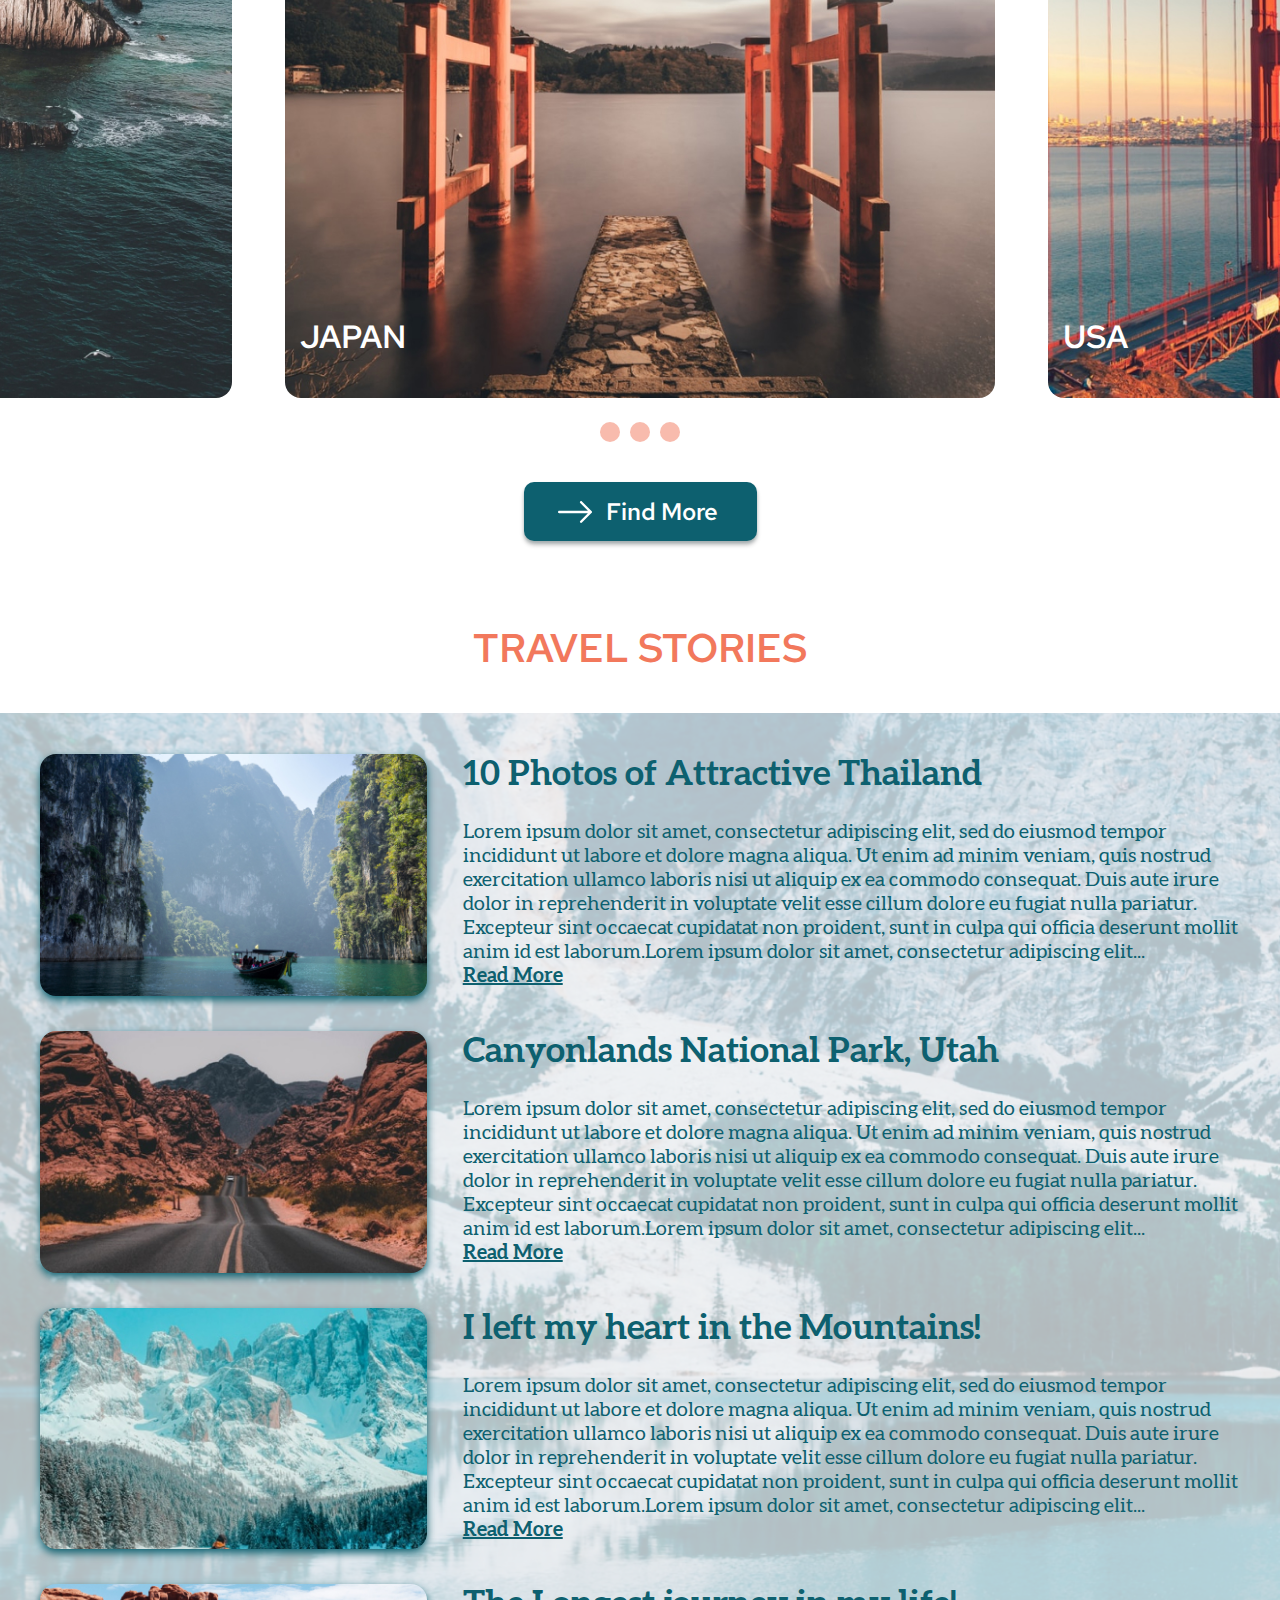
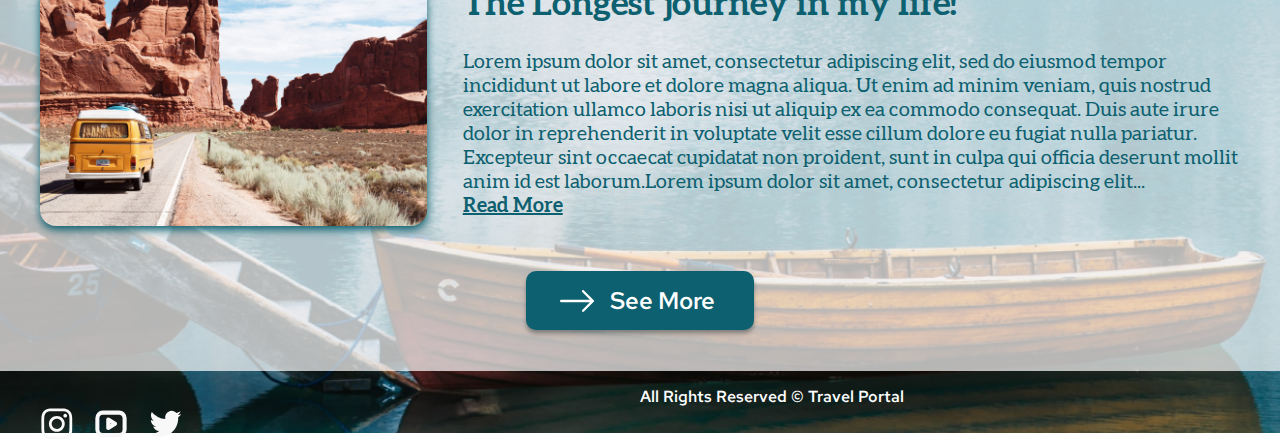
==== commit 4768958c: "fix: adaptive slider" ====
--- a/travel/index.html
+++ b/travel/index.html
@@ -65,10 +65,10 @@
               <a class="nav-link" href="#stories">Travel Stories</a>
             </li>
             <li class="nav-item">
-              <a href="" class="nav-link">Account</a>
-            </li>
-            <li class="nav-item">
-              <a href="" class="nav-link">Social Media</a>
+              <a href="#" class="nav-link">Account</a>
+            </li>
+            <li class="nav-item">
+              <a href="#footer" class="nav-link">Social Media</a>
             </li>
           </ul>
         </nav>
@@ -80,7 +80,8 @@
         <div class="container">
           <div class="preview-container">
             <h1 class="preview-title" id="preview">
-              Explore the beauty of the World
+              Explore the beauty of <br />
+              the World
             </h1>
             <p class="preview-text">
               Receive personalized recommendations for countries, hotels,
@@ -122,20 +123,6 @@
         <h2 class="section-title" id="destinations">Popular Destinations</h2>
         <div class="slider">
           <div class="slider-wrapper">
-            <div class="slider-item">
-              <img src="assets/img/slider-spain.jpg" alt="Spain" />
-              <div class="slider-text">Spain</div>
-            </div>
-            <div class="slider-item">
-              <img src="assets/img/slider-japan.jpg" alt="Japan" />
-              <div class="slider-text">Japan</div>
-            </div>
-            <div class="slider-item">
-              <img src="assets/img/slider-usa.jpg" alt="USA" />
-              <div class="slider-text">USA</div>
-            </div>
-          </div>
-          <div class="slider-wrapper-mobile">
             <div class="arrow-back">
               <svg
                 width="15"
@@ -149,13 +136,39 @@
                   fill="#F2785C"
                 />
               </svg>
-            </div>
-            <div class="slider-item-mobile">
-              <img
-                src="assets/img/mobile/slider-spain-mobile.jpg"
-                alt="Spain"
-              />
-              <div class="slider-text-mobile">Spain</div>
+            </div>             
+            <div class="slider-item active">
+              <picture>
+                <source
+                  srcset="assets/img/mobile/slider-spain.jpg"
+                  media="(max-width: 390px)"
+                />
+                <source srcset="assets/img/slider-spain.jpg" />
+                <img srcset="slider-spain.jpg" alt="Spain" />
+              </picture>
+              <div class="slider-text">Spain</div>
+            </div>
+            <div class="slider-item next">
+              <picture>
+                <source
+                  srcset="assets/img/mobile/slider-japan.jpg"
+                  media="(max-width: 390px)"
+                />
+                <source srcset="assets/img/slider-japan.jpg" />
+                <img srcset="slider-japan.jpg" alt="Japan" />
+              </picture>
+              <div class="slider-text">Japan</div>
+            </div>
+            <div class="slider-item">
+              <picture>
+                <source
+                  srcset="assets/img/mobile/slider-usa.jpg"
+                  media="(max-width: 390px)"
+                />
+                <source srcset="assets/img/slider-usa.jpg" />
+                <img srcset="slider-usa.jpg" alt="USA" />
+              </picture>
+              <div class="slider-text">USA</div>
             </div>
             <div class="arrow-next">
               <svg
@@ -168,14 +181,16 @@
                 <path
                   d="M14.0757 24.9325C14.4272 24.5809 14.6246 24.1041 14.6246 23.6069C14.6246 23.1097 14.4272 22.6329 14.0757 22.2813L4.7944 13L14.0757 3.71875C14.4172 3.36512 14.6062 2.89149 14.6019 2.39987C14.5976 1.90825 14.4005 1.43798 14.0528 1.09034C13.7052 0.742699 13.2349 0.545507 12.7433 0.541237C12.2517 0.536964 11.778 0.725954 11.4244 1.0675L0.817529 11.6744C0.466021 12.026 0.268555 12.5028 0.268555 13C0.268555 13.4972 0.466021 13.974 0.817529 14.3256L11.4244 24.9325C11.776 25.284 12.2528 25.4815 12.75 25.4815C13.2472 25.4815 13.724 25.284 14.0757 24.9325Z"
                   fill="#F2785C"
+                  fill-opacity="0.5"
                 />
               </svg>
             </div>
-            <div class="control-buttons">
-              <div class="circle"></div>
-              <div class="circle"></div>
-              <div class="circle"></div>
-            </div>
+          </div>
+
+          <div class="control-buttons">
+            <div class="circle"></div>
+            <div class="circle"></div>
+            <div class="circle"></div>
           </div>
         </div>
         <button class="more-button">
--- a/travel/style.css
+++ b/travel/style.css
@@ -142,14 +142,13 @@
   bottom: -5px;
   width: 0%;
   height: 1.5px;
+  transition: width 0.35s ease;
   background-color: #ffffff;
 }
 .nav-link:hover:before {
   width: 100%;
 }
-.nav-link:before {
-  transition: width 0.35s ease;
-}
+
 
 .login-button {
   width: 103px;
@@ -209,13 +208,15 @@
   color: #f2785c;
   white-space: wrap;
 }
-.search-button {
+.search-button { 
+  display: flex;
+  justify-content: center;
+  align-items: center;
   margin-right: 18px;
   border: none;
   outline: none;
   min-width: 19%;
   height: 59px;
-  padding: 10px 32px;
   font-family: "Red Hat Text";
   font-weight: 500;
   font-size: 24px;
@@ -270,18 +271,20 @@
   display: flex;
   justify-content: center;
   overflow: hidden;
-  gap: 60px;
+  gap: 4.1%;
   margin: 0 auto;
 }
-.slider-wrapper-mobile {
+.arrow-back, .arrow-next {
   display: none;
 }
 .slider-item {
   position: relative;
 }
 .slider-item img {
-  width: min(800px, 100vw - 55px);
+  display: block;
   border-radius: 16px;
+  width: 55.5vw;
+  object-fit: cover;
 }
 .slider-text {
   position: absolute;
@@ -298,6 +301,7 @@
   justify-content: space-between;
   width: 80px;
   height: 20px;
+  cursor: pointer;
 }
 .circle {
   width: 20px;
@@ -386,19 +390,17 @@
   padding: 15px 0px 13px;
 }
 .footer-container {
-  display: flex;
-  align-items: center;
   height: 34px;
   font-family: "Red Hat Text";
   color: #ffffff;
 }
 .social-media {
   display: flex;
-  flex-direction: row;
   gap: 20px;
 }
 .footer span {
-  margin: 0 auto;
+  transform: translateX(-50%);
+  margin-left: 50%;
 }
 .footer-element {
   list-style: none;
@@ -418,6 +420,9 @@
   }
 }
 @media (max-width: 985px) {
+  .preview-title {
+    font-size: 50px;
+}
   .search-button {
     font-size: 23px;
   }
@@ -433,8 +438,7 @@
     font-size: 17px;;
   }
   .search-button {
-    font-size: 20px;
-    padding: 9px 20px;
+    font-size: 19px;
   }
   .steps-text {
     font-size: 18px;
@@ -459,7 +463,6 @@
     position: relative;
     z-index: 5;
     cursor: pointer;
-    transition: all .5s;
 }
   .menu-icon span {
     position: absolute;
@@ -468,6 +471,7 @@
     left: 0;
     top: calc(50% - 1px);
     background: #FFFFFF;
+    transition: width .2s .3s;
   }
   .menu-icon span:first-child{
     top: 8px;
@@ -476,8 +480,14 @@
     top: auto;
     bottom: 8px;
   }
-
+  .menu-icon.active span {
+    width: 0;
+  } 
+.nav-link::before {
+  display: none;
+}
   .mobile-nav {
+    display: block;
     position: fixed;
     top: 0;
     right: -165px;
@@ -487,6 +497,7 @@
     background: #F2785C;
     box-shadow: 0px 4px 3px rgba(13, 96, 111, 0.25);
     transition: all .5s;
+    border-radius: 10px;
   }
   .mobile-nav-list {
     flex-direction: column;
@@ -585,29 +596,34 @@
     margin-top: 20px;
   }
   .slider {
-    height: 210px;
+    position: relative;
     margin: 20px auto 0;
     margin-bottom: 10px;
   }
   .slider-wrapper {
-    display: none;
-  }
-  .slider-wrapper-mobile {
-    display: block;
+    display: flex;
+    justify-content: flex-start;
     position: relative;
     padding: 0 15px;
-  }
-  .slider-item-mobile {
-    position: relative;
+    width: 100vw - 30px;
+  }
+  .slider-item {
+    display: none;
     margin: 0 auto;
-  }
-  .slider-item-mobile img{
+    width: calc(100vw - 30px);
+  }
+  .slider-item.active {
+    display: block;
+  }
+  .slider-item img{
     border-radius: 16px;
     width: calc(100vw - 30px);
+    object-fit: cover;
   }
   .arrow-back, .arrow-next {
+    display: block;
     position: absolute;
-    top: 90px;
+    top: calc(50% - 15px);
     z-index: 5;
   }
   .arrow-back {
@@ -621,7 +637,7 @@
   .arrow-next svg{
     fill-opacity: 1;
   }
-  .slider-text-mobile {
+  .slider-text {
     position: absolute;
     top: 8px;
     left: 15px;
@@ -632,7 +648,7 @@
   }
   .control-buttons {
     position: absolute;
-    bottom: 12px;
+    top: calc(100% - 20px);
     left: calc(50% - 18px);
     width: 36px;
     height: 8px;
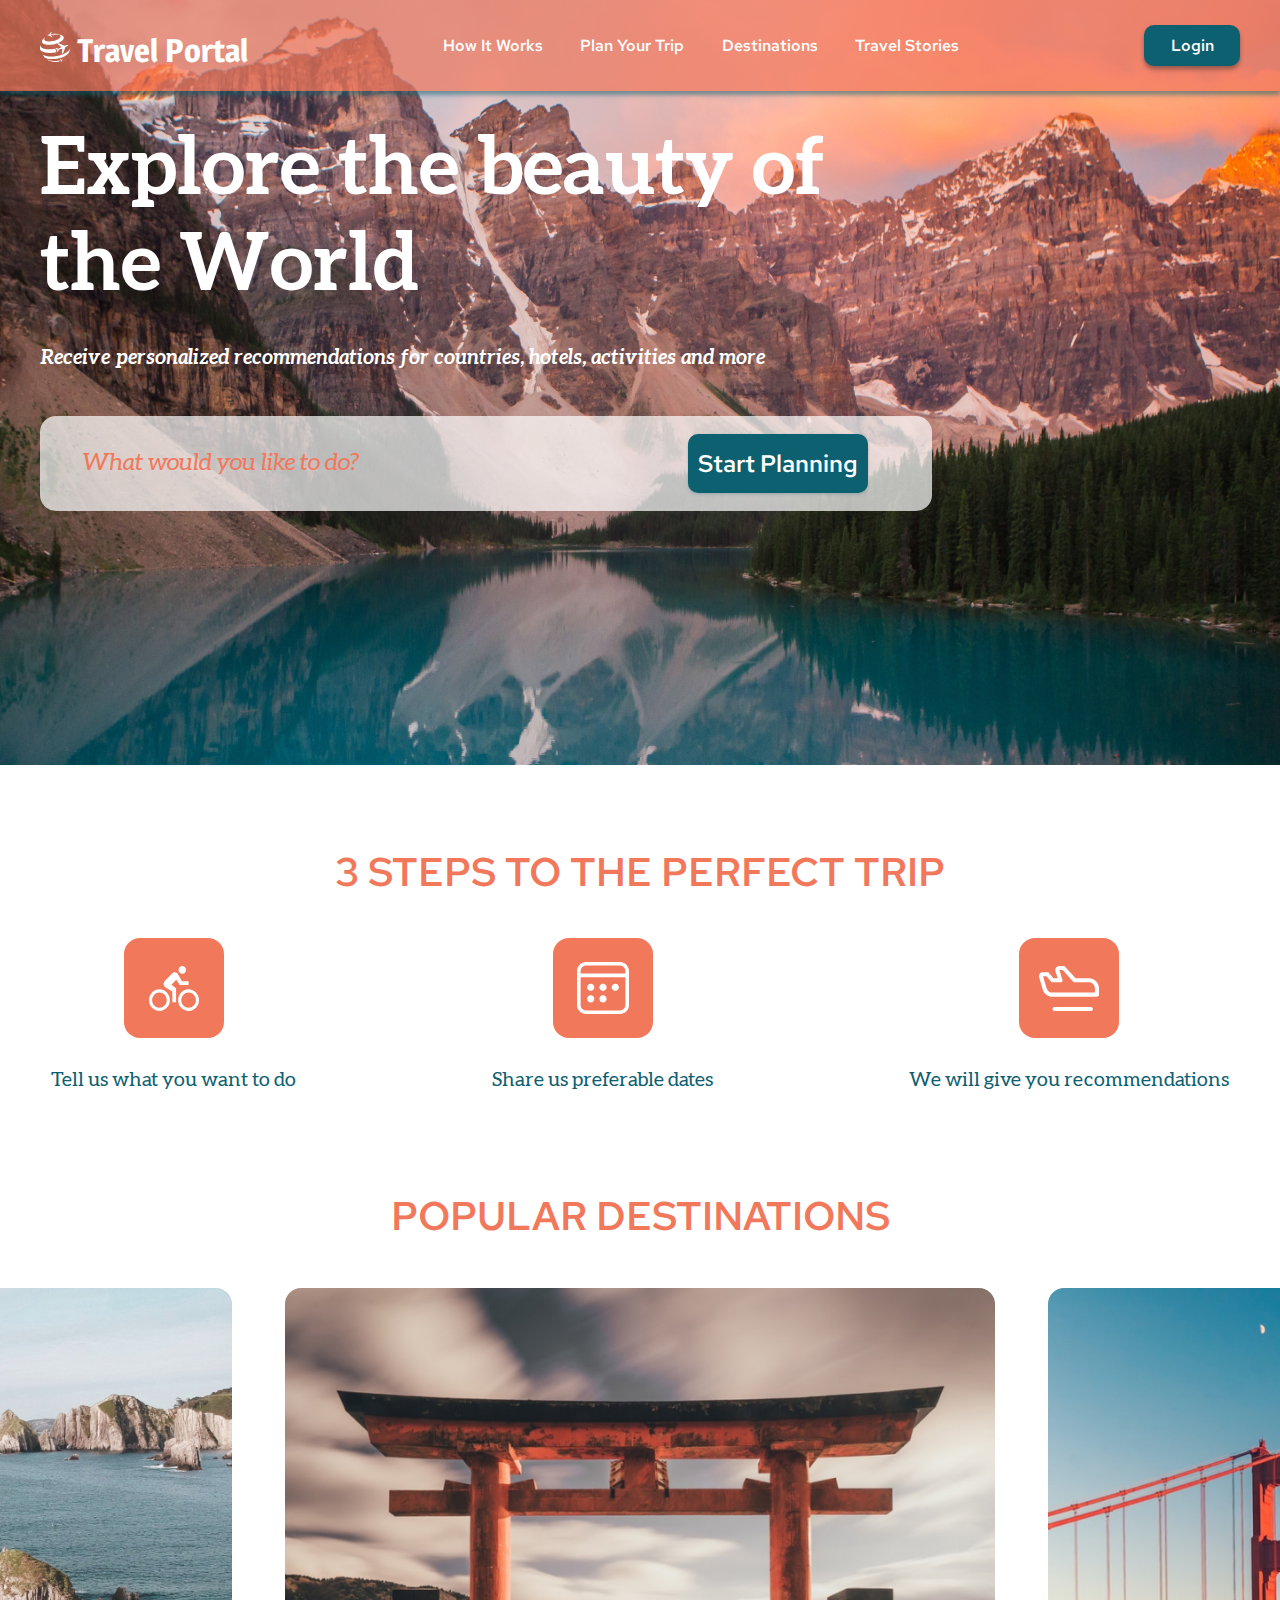
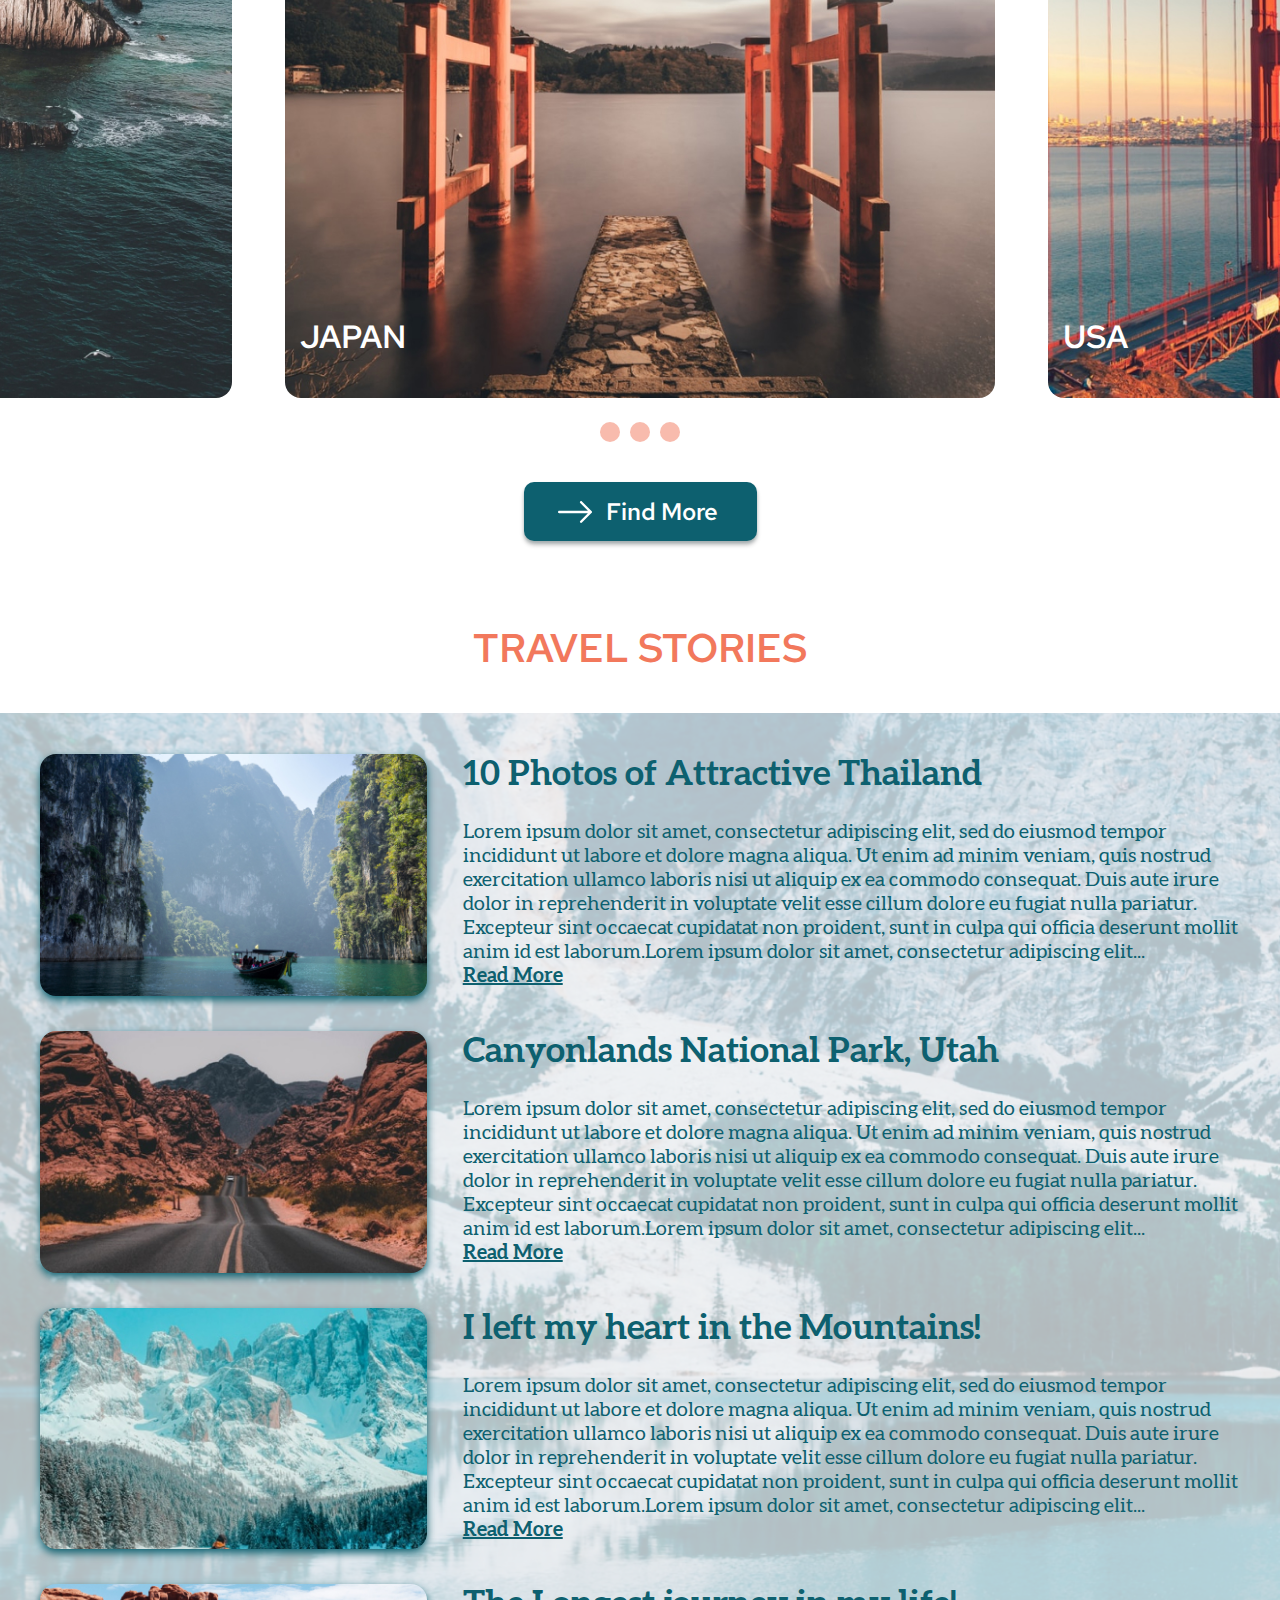
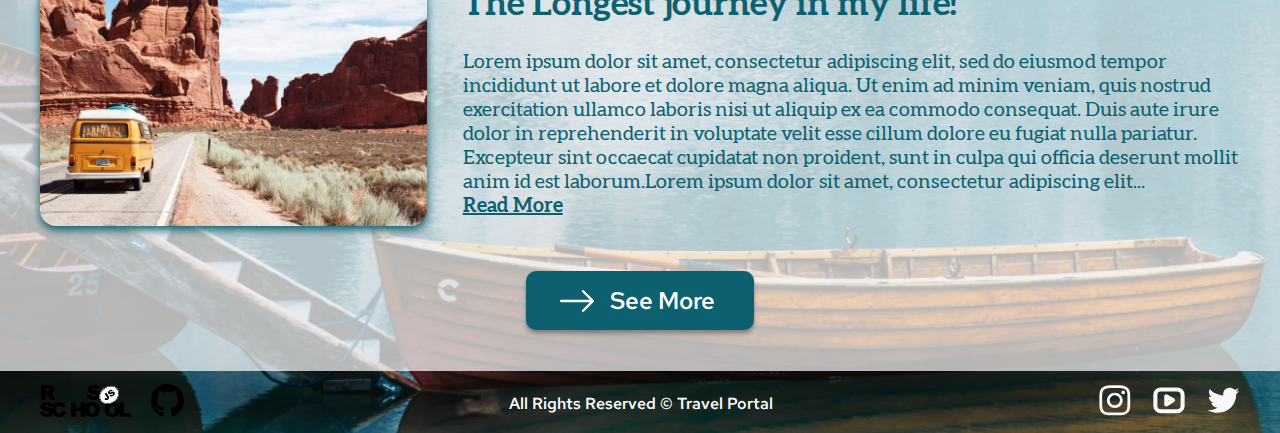
==== commit 60869fea: "fix: footer" ====
--- a/travel/index.html
+++ b/travel/index.html
@@ -72,8 +72,8 @@
             </li>
           </ul>
         </nav>
-        <div class="mask-content"></div>
       </div>
+    <div class="mask-content"></div>
     </header>
     <main class="main">
       <section class="preview">
@@ -339,6 +339,18 @@
       </section>
       <footer class="footer" id="footer">
         <div class="container footer-container">
+          <ul class="social-media rs-links">
+            <li class="footer-element">
+                <a class="" href="https://rs.school/js/" target="_blank">
+                    <img class="footer-icons" src="assets/svg/rs_school_js.svg" alt="rs-school logo">
+                </a>
+            </li>
+            <li class="footer-element">
+                <a href="https://github.com/anisimova-elena/" target="_blank">
+                    <img class="footer-icons" src="assets/svg/github-icon.svg" alt="github logo">
+                </a>
+            </li>
+        </ul>
           <span>All Rights Reserved © Travel Portal</span>
           <ul class="social-media">
             <li class="footer-element">
@@ -381,5 +393,6 @@
       </footer>
     </div>
     <script src="index.js"></script>
+    
   </body>
 </html>
--- a/travel/style.css
+++ b/travel/style.css
@@ -50,7 +50,6 @@
   flex-direction: column;
   justify-content: space-between;
   color: #ffffff;
-  
 }
 button {
   appearance: none;
@@ -114,7 +113,7 @@
 .logo-text {
   display: inline;
 }
-.desktop-nav{
+.desktop-nav {
   flex-basis: 43%;
   margin-left: 10px;
 }
@@ -148,8 +147,6 @@
 .nav-link:hover:before {
   width: 100%;
 }
-
-
 .login-button {
   width: 103px;
   height: 41px;
@@ -162,7 +159,11 @@
   display: none;
 }
 .mask-content {
-  display: none;
+  position: fixed;
+  top: 0;
+  left: 0;
+  background-color: rgba(0, 0, 0, 0);
+  transition: background-color 0.5s ease-in-out;
 }
 .preview {
   font-family: "Aleo";
@@ -208,7 +209,7 @@
   color: #f2785c;
   white-space: wrap;
 }
-.search-button { 
+.search-button {
   display: flex;
   justify-content: center;
   align-items: center;
@@ -274,7 +275,8 @@
   gap: 4.1%;
   margin: 0 auto;
 }
-.arrow-back, .arrow-next {
+.arrow-back,
+.arrow-next {
   display: none;
 }
 .slider-item {
@@ -328,7 +330,7 @@
   background: #0d606f;
   color: #ffffff;
 }
-.more-button svg{
+.more-button svg {
   width: 40px;
   height: 40px;
 }
@@ -390,6 +392,9 @@
   padding: 15px 0px 13px;
 }
 .footer-container {
+  display: flex;
+  justify-content: space-between;
+  align-items: center;
   height: 34px;
   font-family: "Red Hat Text";
   color: #ffffff;
@@ -398,10 +403,6 @@
   display: flex;
   gap: 20px;
 }
-.footer span {
-  transform: translateX(-50%);
-  margin-left: 50%;
-}
 .footer-element {
   list-style: none;
 }
@@ -414,15 +415,14 @@
   }
 }
 @media (max-width: 1000px) {
-  .preview-title{
+  .preview-title {
     font-size: 70px;
-    
   }
 }
 @media (max-width: 985px) {
   .preview-title {
     font-size: 50px;
-}
+  }
   .search-button {
     font-size: 23px;
   }
@@ -434,8 +434,8 @@
   }
 }
 @media (max-width: 896px) {
-  .stories-text{
-    font-size: 17px;;
+  .stories-text {
+    font-size: 17px;
   }
   .search-button {
     font-size: 19px;
@@ -463,29 +463,29 @@
     position: relative;
     z-index: 5;
     cursor: pointer;
-}
+  }
   .menu-icon span {
     position: absolute;
     width: 26.25px;
     height: 2px;
     left: 0;
     top: calc(50% - 1px);
-    background: #FFFFFF;
-    transition: width .2s .3s;
-  }
-  .menu-icon span:first-child{
+    background: #ffffff;
+    transition: width 0.2s 0.3s;
+  }
+  .menu-icon span:first-child {
     top: 8px;
   }
-  .menu-icon span:last-child{
+  .menu-icon span:last-child {
     top: auto;
     bottom: 8px;
   }
   .menu-icon.active span {
     width: 0;
-  } 
-.nav-link::before {
-  display: none;
-}
+  }
+  .nav-link::before {
+    display: none;
+  }
   .mobile-nav {
     display: block;
     position: fixed;
@@ -494,9 +494,9 @@
     width: 165px;
     height: 250px;
     padding: 44px 15px 0 0;
-    background: #F2785C;
+    background: #f2785c;
     box-shadow: 0px 4px 3px rgba(13, 96, 111, 0.25);
-    transition: all .5s;
+    transition: all 0.5s;
     border-radius: 10px;
   }
   .mobile-nav-list {
@@ -519,24 +519,24 @@
     margin: 0 auto;
   }
   .mask-content.active {
-      display: block;
-      position: fixed;
-      top: 0;
-      left: 0;
-      z-index: 6;
-      width: 100%;
-      height: 100%;
-      background-color: rgba(0, 0, 0, 0.4);
-  }
-  .header{
-    background: linear-gradient(180deg, #0D606F 0%, rgba(13, 96, 111, 0) 25.1%);
+    width: 100%;
+    height: 100%;
+    display: block;
+    background-color: rgba(0, 0, 0, 0.4);
+  }
+  .header {
+    background: linear-gradient(180deg, #0d606f 0%, rgba(13, 96, 111, 0) 25.1%);
     box-shadow: none;
   }
   .header-container {
     height: auto;
     margin: 43px 0 0;
   }
-  .desktop-nav, .login-button, .logo-text, .preview-title, .preview-text {
+  .desktop-nav,
+  .login-button,
+  .logo-text,
+  .preview-title,
+  .preview-text {
     display: none;
   }
   .preview {
@@ -573,7 +573,8 @@
   .steps-list {
     margin: 20px 0 0;
   }
-  .steps-list .steps-item:first-child, .steps-item:last-child {
+  .steps-list .steps-item:first-child,
+  .steps-item:last-child {
     max-width: 98px;
   }
   .steps-list .steps-item:first-child {
@@ -615,12 +616,13 @@
   .slider-item.active {
     display: block;
   }
-  .slider-item img{
+  .slider-item img {
     border-radius: 16px;
     width: calc(100vw - 30px);
     object-fit: cover;
   }
-  .arrow-back, .arrow-next {
+  .arrow-back,
+  .arrow-next {
     display: block;
     position: absolute;
     top: calc(50% - 15px);
@@ -634,7 +636,7 @@
     transform: scale(-1, 1);
     right: 26px;
   }
-  .arrow-next svg{
+  .arrow-next svg {
     fill-opacity: 1;
   }
   .slider-text {
@@ -655,7 +657,7 @@
     margin: 0 auto 0;
   }
   .control-buttons .circle:first-child {
-    background: #F2785C;
+    background: #f2785c;
   }
   .circle {
     width: 8px;
@@ -710,7 +712,8 @@
   .footer-container {
     justify-content: center;
   }
-  .footer span {
+  .footer span,
+  .rs-links {
     display: none;
-  }  
-}+  }
+}
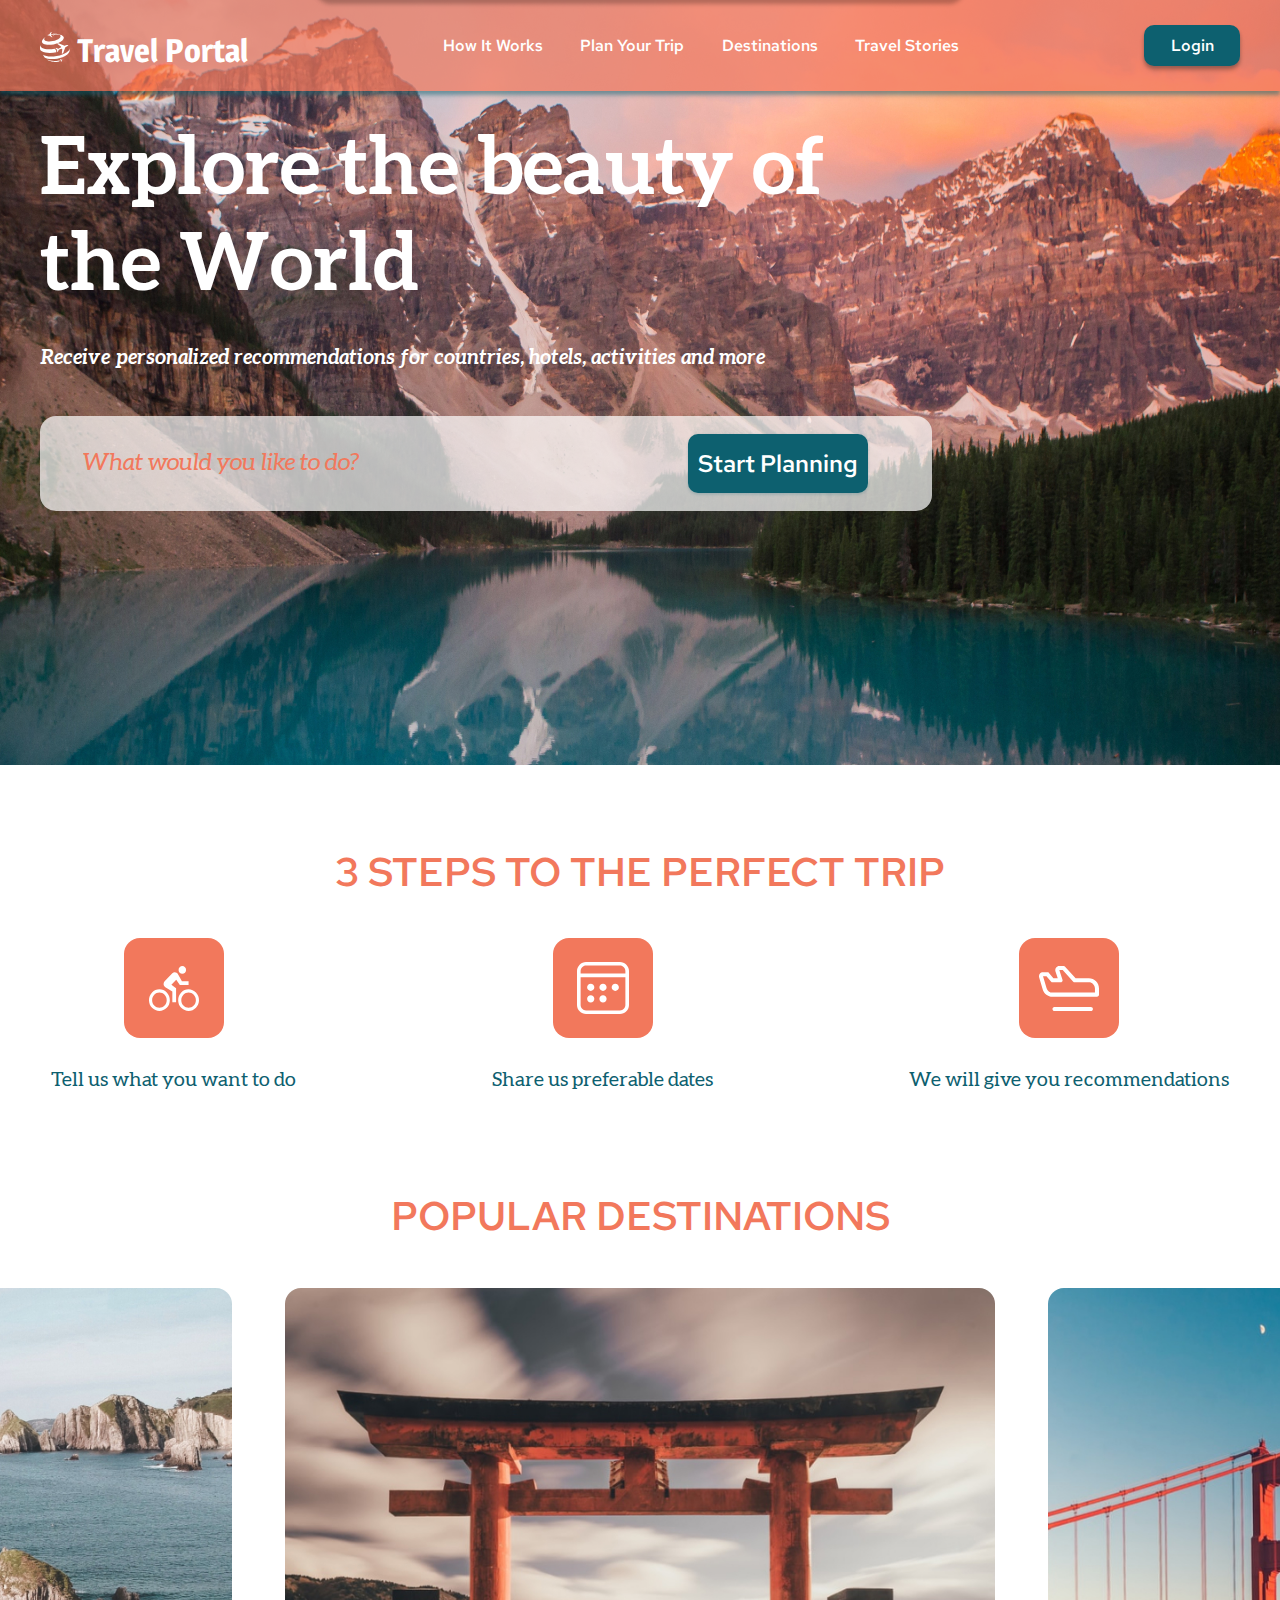
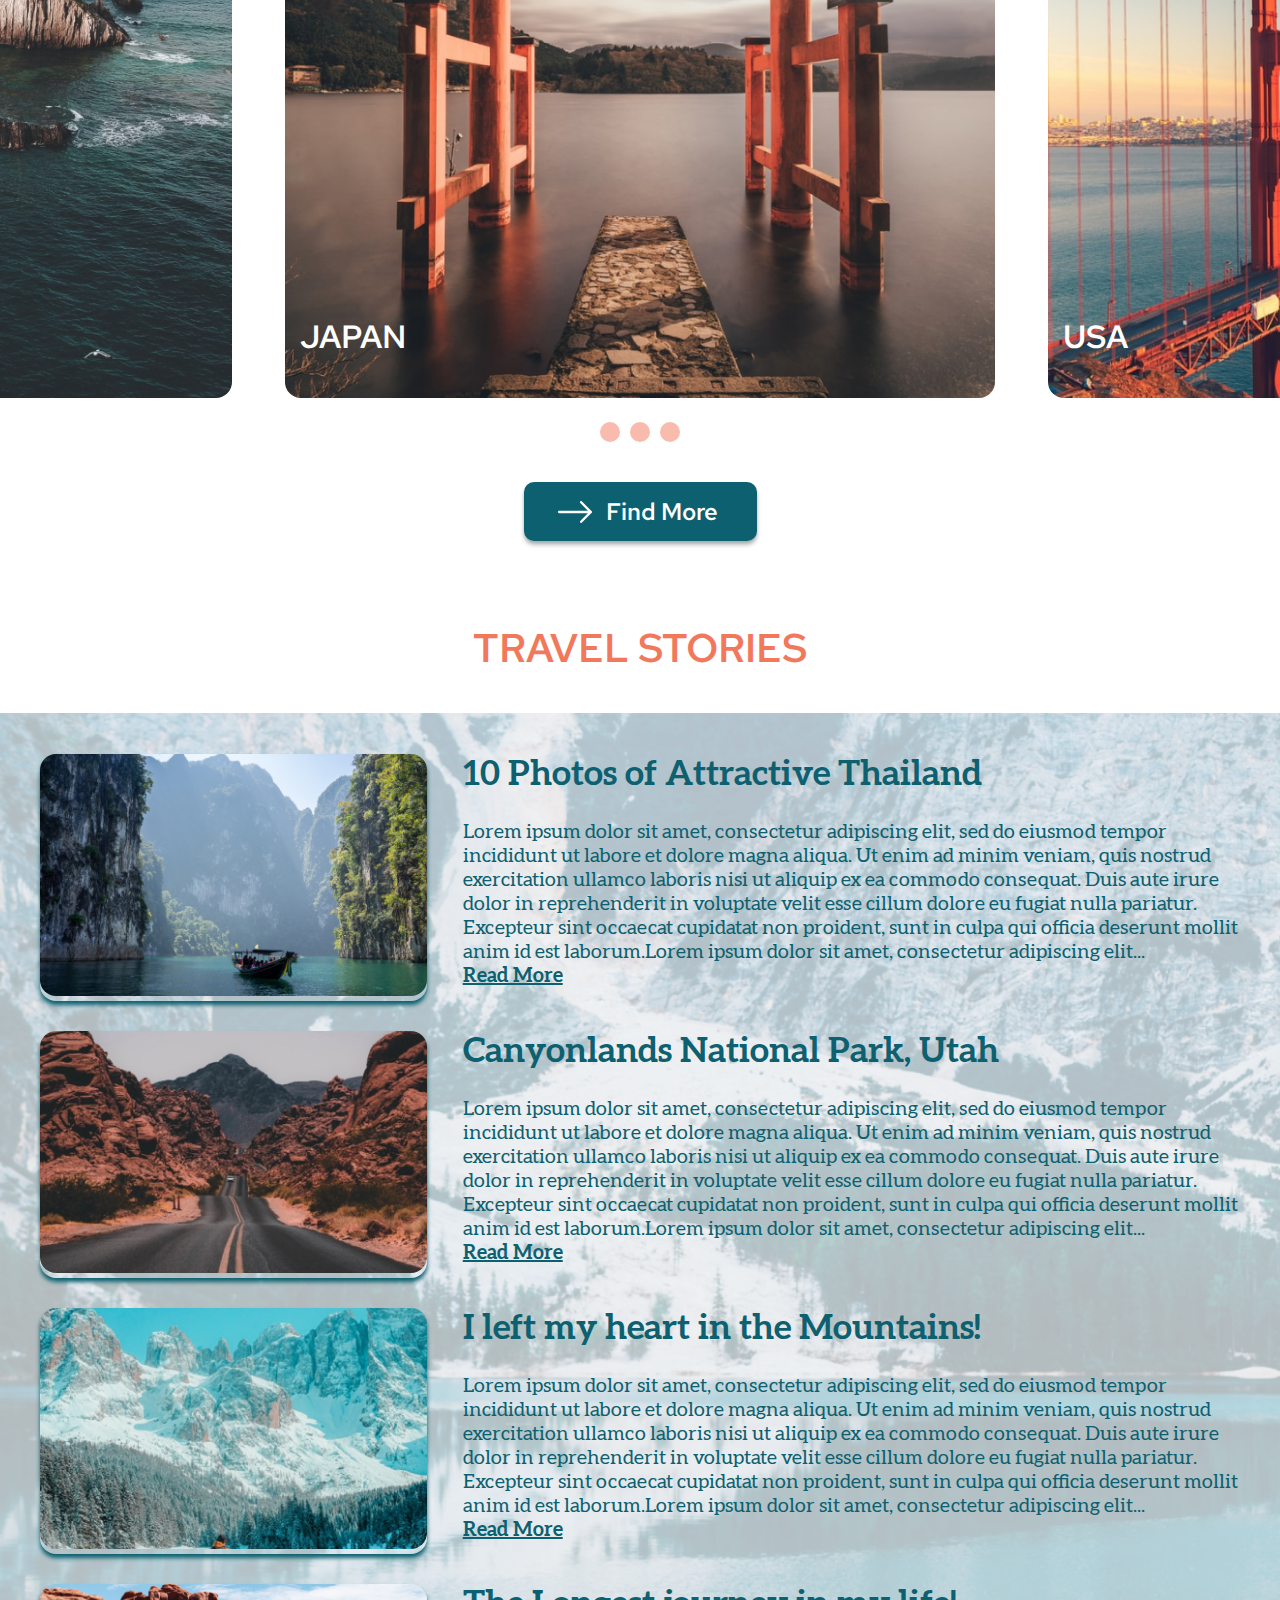
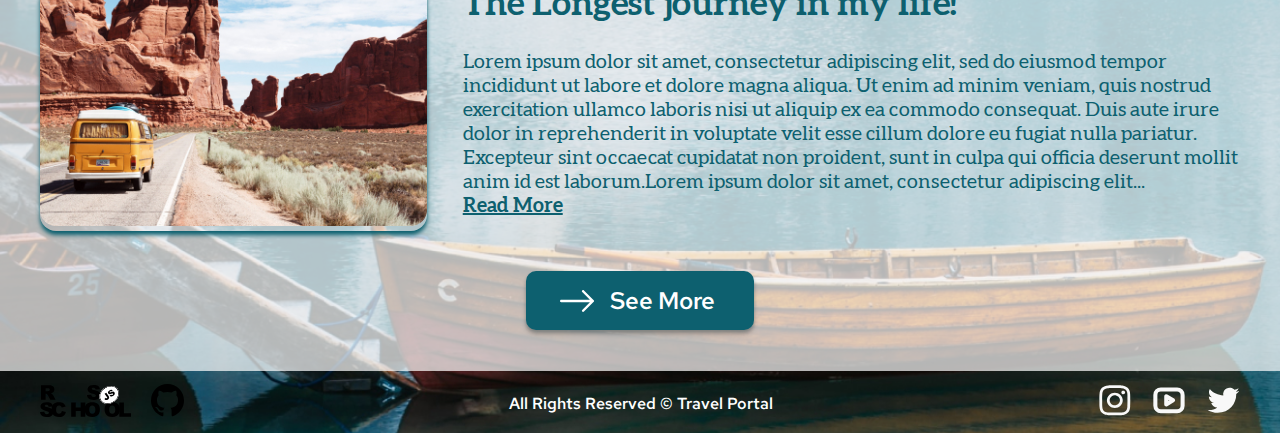
==== commit 88739227: "feat: add login and signup pop up" ====
--- a/travel/index.html
+++ b/travel/index.html
@@ -9,6 +9,131 @@
     <link rel="icon" href="assets/favicon.ico" />
   </head>
   <body>
+    <div class="overlay"></div>
+    <div class="pop-up">
+      <div class="pop-up__container">
+        <div class="login-container">
+          <div class="pop-up__title">Log in to your account</div>
+          <button class="sign-in__btn facebook-btn">
+            <svg
+              width="24"
+              height="24"
+              viewBox="0 0 23 24"
+              fill="none"
+              xmlns="http://www.w3.org/2000/svg"
+            >
+              <path
+                d="M23 12.0699C23 5.71857 17.8513 0.569853 11.5 0.569853C5.14872 0.569853 0 5.71857 0 12.0699C0 17.8098 4.20538 22.5674 9.70312 23.4301V15.3941H6.7832V12.0699H9.70312V9.53626C9.70312 6.65407 11.42 5.06204 14.0468 5.06204C15.305 5.06204 16.6211 5.28665 16.6211 5.28665V8.11673H15.171C13.7424 8.11673 13.2969 9.00319 13.2969 9.91264V12.0699H16.4863L15.9765 15.3941H13.2969V23.4301C18.7946 22.5674 23 17.8098 23 12.0699Z"
+                fill="white"
+              />
+            </svg>
+            Sign In with Facebook
+          </button>
+          <button class="sign-in__btn google-btn">
+            <svg
+              width="24"
+              height="24"
+              viewBox="0 0 23 24"
+              fill="none"
+              xmlns="http://www.w3.org/2000/svg"
+            >
+              <path
+                fill-rule="evenodd"
+                clip-rule="evenodd"
+                d="M22.54 12.2614C22.54 11.4459 22.4668 10.6618 22.3309 9.90909H11.5V14.3575H17.6891C17.4225 15.795 16.6123 17.013 15.3943 17.8284V20.7139H19.1109C21.2855 18.7118 22.54 15.7636 22.54 12.2614Z"
+                fill="#4285F4"
+              />
+              <path
+                fill-rule="evenodd"
+                clip-rule="evenodd"
+                d="M11.5 23.4998C14.605 23.4998 17.2081 22.4701 19.1109 20.7137L15.3943 17.8282C14.3645 18.5182 13.0472 18.926 11.5 18.926C8.50474 18.926 5.96951 16.903 5.06519 14.1848H1.22314V17.1644C3.11542 20.9228 7.00451 23.4998 11.5 23.4998Z"
+                fill="#34A853"
+              />
+              <path
+                fill-rule="evenodd"
+                clip-rule="evenodd"
+                d="M5.06523 14.1851C4.83523 13.4951 4.70455 12.758 4.70455 12.0001C4.70455 11.2421 4.83523 10.5051 5.06523 9.81506V6.83552H1.22318C0.444318 8.38802 0 10.1444 0 12.0001C0 13.8557 0.444318 15.6121 1.22318 17.1646L5.06523 14.1851Z"
+                fill="#FBBC05"
+              />
+              <path
+                fill-rule="evenodd"
+                clip-rule="evenodd"
+                d="M11.5 5.07386C13.1884 5.07386 14.7043 5.65409 15.8961 6.79364L19.1945 3.49523C17.2029 1.63955 14.5997 0.5 11.5 0.5C7.00451 0.5 3.11542 3.07705 1.22314 6.83545L5.06519 9.815C5.96951 7.09682 8.50474 5.07386 11.5 5.07386Z"
+                fill="#EA4335"
+              />
+            </svg>
+            Sign In with Google
+          </button>
+          <div class="pop_up__divider">
+            <span>or</span>
+          </div>
+          <form class="pop-up__form login-form">
+            <label for="login-email" class="input-label">E-mail</label>
+            <input type="email" id="login-email" class="pop-up__input" />
+            <label for="login-password" class="input-label">Password</label>
+            <input type="password" id="login-password" class="pop-up__input" />
+            <button type="submit" class="sign-in__btn sign-in__submit">
+              Sign In
+            </button>
+          </form>
+          <div class="forgot-btn">
+            <a href="" class="pop-up__link forgot-link"
+              >Forgot Your Password?</a
+            >
+          </div>
+          <div class="pop_up__divider"></div>
+          <div class="switch-popup">
+            Don't have an account?
+            <a class="pop-up__link register-link">Register</a>
+          </div>
+        </div>
+        <div class="signup-container signup-container__disabled">
+          <div class="pop-up__title">Create account</div>
+          <form class="pop-up__form">
+            <label for="signup-email" class="input-label">E-mail</label>
+            <input type="email" id="signup-email" class="pop-up__input" />
+            <label for="signup-password" class="input-label">Password</label>
+            <input type="password" id="signup-password" class="pop-up__input" />
+            <button type="submit" class="sign-in__btn sign-up__submit">
+              Sign Up
+            </button>
+          </form>
+          <div class="switch-popup">
+            Already have an account?
+            <a class="pop-up__link login-link">Log in</a>
+          </div>
+        </div>
+      </div>
+    </div>
+    <nav class="mobile-nav">
+      <div class="exit-button">
+        <svg viewBox="0 0 16 16" fill="none" xmlns="http://www.w3.org/2000/svg">
+          <path
+            d="M9.17506 8L15.2501 1.925C15.3866 1.76559 15.4579 1.56052 15.4498 1.35079C15.4417 1.14106 15.3548 0.942114 15.2064 0.793702C15.0579 0.64529 14.859 0.558345 14.6493 0.550245C14.4395 0.542144 14.2345 0.613482 14.0751 0.750004L8.00006 6.825L1.92506 0.741671C1.76564 0.605149 1.56058 0.533811 1.35085 0.541912C1.14112 0.550013 0.942169 0.636956 0.793757 0.785368C0.645345 0.93378 0.558401 1.13273 0.5503 1.34246C0.542199 1.55219 0.613538 1.75725 0.75006 1.91667L6.82506 8L0.741726 14.075C0.654491 14.1497 0.583641 14.2416 0.533622 14.345C0.483602 14.4484 0.455493 14.561 0.45106 14.6758C0.446628 14.7906 0.465966 14.905 0.507861 15.0119C0.549757 15.1189 0.613305 15.216 0.694518 15.2972C0.77573 15.3784 0.872853 15.442 0.97979 15.4839C1.08673 15.5258 1.20117 15.5451 1.31594 15.5407C1.4307 15.5362 1.54331 15.5081 1.6467 15.4581C1.75009 15.4081 1.84202 15.3372 1.91673 15.25L8.00006 9.175L14.0751 15.25C14.2345 15.3865 14.4395 15.4579 14.6493 15.4498C14.859 15.4417 15.0579 15.3547 15.2064 15.2063C15.3548 15.0579 15.4417 14.8589 15.4498 14.6492C15.4579 14.4395 15.3866 14.2344 15.2501 14.075L9.17506 8Z"
+            fill="white"
+            fill-opacity="0.7"
+          />
+        </svg>
+      </div>
+      <ul class="nav-list mobile-nav-list">
+        <li class="nav-item">
+          <a class="nav-link" href="#preview">How It Works</a>
+        </li>
+        <li class="nav-item">
+          <a class="nav-link" href="#steps">Plan Your Trip</a>
+        </li>
+        <li class="nav-item">
+          <a class="nav-link" href="#destinations">Destinations</a>
+        </li>
+        <li class="nav-item">
+          <a class="nav-link" href="#stories">Travel Stories</a>
+        </li>
+        <li class="nav-item mobile-login-btn">Account</li>
+        <li class="nav-item">
+          <a href="#footer" class="nav-link">Social Media</a>
+        </li>
+      </ul>
+    </nav>
     <header class="header">
       <div class="container header-container">
         <div class="logo">
@@ -31,49 +156,13 @@
             </li>
           </ul>
         </nav>
-        <button class="login-button">Login</button>
+        <button class="login-button login-btn">Login</button>
         <div class="menu-icon">
           <span></span>
           <span></span>
           <span></span>
         </div>
-        <nav class="mobile-nav">
-          <div class="exit-button">
-            <svg
-              viewBox="0 0 16 16"
-              fill="none"
-              xmlns="http://www.w3.org/2000/svg"
-            >
-              <path
-                d="M9.17506 8L15.2501 1.925C15.3866 1.76559 15.4579 1.56052 15.4498 1.35079C15.4417 1.14106 15.3548 0.942114 15.2064 0.793702C15.0579 0.64529 14.859 0.558345 14.6493 0.550245C14.4395 0.542144 14.2345 0.613482 14.0751 0.750004L8.00006 6.825L1.92506 0.741671C1.76564 0.605149 1.56058 0.533811 1.35085 0.541912C1.14112 0.550013 0.942169 0.636956 0.793757 0.785368C0.645345 0.93378 0.558401 1.13273 0.5503 1.34246C0.542199 1.55219 0.613538 1.75725 0.75006 1.91667L6.82506 8L0.741726 14.075C0.654491 14.1497 0.583641 14.2416 0.533622 14.345C0.483602 14.4484 0.455493 14.561 0.45106 14.6758C0.446628 14.7906 0.465966 14.905 0.507861 15.0119C0.549757 15.1189 0.613305 15.216 0.694518 15.2972C0.77573 15.3784 0.872853 15.442 0.97979 15.4839C1.08673 15.5258 1.20117 15.5451 1.31594 15.5407C1.4307 15.5362 1.54331 15.5081 1.6467 15.4581C1.75009 15.4081 1.84202 15.3372 1.91673 15.25L8.00006 9.175L14.0751 15.25C14.2345 15.3865 14.4395 15.4579 14.6493 15.4498C14.859 15.4417 15.0579 15.3547 15.2064 15.2063C15.3548 15.0579 15.4417 14.8589 15.4498 14.6492C15.4579 14.4395 15.3866 14.2344 15.2501 14.075L9.17506 8Z"
-                fill="white"
-                fill-opacity="0.7"
-              />
-            </svg>
-          </div>
-          <ul class="nav-list mobile-nav-list">
-            <li class="nav-item">
-              <a class="nav-link" href="#preview">How It Works</a>
-            </li>
-            <li class="nav-item">
-              <a class="nav-link" href="#steps">Plan Your Trip</a>
-            </li>
-            <li class="nav-item">
-              <a class="nav-link" href="#destinations">Destinations</a>
-            </li>
-            <li class="nav-item">
-              <a class="nav-link" href="#stories">Travel Stories</a>
-            </li>
-            <li class="nav-item">
-              <a href="#" class="nav-link">Account</a>
-            </li>
-            <li class="nav-item">
-              <a href="#footer" class="nav-link">Social Media</a>
-            </li>
-          </ul>
-        </nav>
       </div>
-    <div class="mask-content"></div>
     </header>
     <main class="main">
       <section class="preview">
@@ -136,15 +225,14 @@
                   fill="#F2785C"
                 />
               </svg>
-            </div>             
+            </div>
             <div class="slider-item active">
               <picture>
                 <source
                   srcset="assets/img/mobile/slider-spain.jpg"
                   media="(max-width: 390px)"
                 />
-                <source srcset="assets/img/slider-spain.jpg" />
-                <img srcset="slider-spain.jpg" alt="Spain" />
+                <img src="assets/img/slider-spain.jpg" alt="Spain" />
               </picture>
               <div class="slider-text">Spain</div>
             </div>
@@ -154,8 +242,7 @@
                   srcset="assets/img/mobile/slider-japan.jpg"
                   media="(max-width: 390px)"
                 />
-                <source srcset="assets/img/slider-japan.jpg" />
-                <img srcset="slider-japan.jpg" alt="Japan" />
+                <img src="assets/img/slider-japan.jpg" alt="Japan" />
               </picture>
               <div class="slider-text">Japan</div>
             </div>
@@ -165,8 +252,7 @@
                   srcset="assets/img/mobile/slider-usa.jpg"
                   media="(max-width: 390px)"
                 />
-                <source srcset="assets/img/slider-usa.jpg" />
-                <img srcset="slider-usa.jpg" alt="USA" />
+                <img src="assets/img/slider-usa.jpg" alt="USA" />
               </picture>
               <div class="slider-text">USA</div>
             </div>
@@ -208,7 +294,7 @@
               fill="white"
             />
           </svg>
-          <div class="more-button-text">Find More</div>
+          <span class="more-button-text">Find More</span>
         </button>
       </section>
     </main>
@@ -224,7 +310,7 @@
                   media="(max-width: 390px)"
                 />
                 <source srcset="assets/img/thailand.jpg" />
-                <img srcset="thailand.jpg" alt="thailand" />
+                <img src="assets/img/thailand.jpg" alt="thailand" />
               </picture>
               <div class="stories-text">
                 <h3 class="stories-title">10 Photos of Attractive Thailand</h3>
@@ -248,8 +334,7 @@
                   srcset="assets/img/mobile/utah.jpg"
                   media="(max-width: 390px)"
                 />
-                <source srcset="assets/img/utah.jpg" />
-                <img srcset="utah.jpg" alt="utah" />
+                <img src="assets/img/utah.jpg" alt="utah" />
               </picture>
               <div class="stories-text">
                 <h3 class="stories-title">Canyonlands National Park, Utah</h3>
@@ -273,8 +358,7 @@
                   srcset="assets/img/mobile/mountains.jpg"
                   media="(max-width: 390px)"
                 />
-                <source srcset="assets/img/mountains.jpg" />
-                <img srcset="mountains.jpg" alt="mountains" />
+                <img src="assets/img/mountains.jpg" alt="mountains" />
               </picture>
               <div class="stories-text">
                 <h3 class="stories-title">I left my heart in the Mountains!</h3>
@@ -298,8 +382,7 @@
                   srcset="assets/img/mobile/grand-canyon.jpg"
                   media="(max-width: 390px)"
                 />
-                <source srcset="assets/img/grand-canyon.jpg" />
-                <img srcset="grand-canyon.jpg" alt="grand canyon" />
+                <img src="assets/img/grand-canyon.jpg" alt="grand canyon" />
               </picture>
               <div class="stories-text">
                 <h3 class="stories-title">The Longest journey in my life!</h3>
@@ -333,7 +416,7 @@
                 fill="white"
               />
             </svg>
-            <div class="more-button-text">See More</div>
+            <span class="more-button-text">See More</span>
           </button>
         </div>
       </section>
@@ -341,16 +424,24 @@
         <div class="container footer-container">
           <ul class="social-media rs-links">
             <li class="footer-element">
-                <a class="" href="https://rs.school/js/" target="_blank">
-                    <img class="footer-icons" src="assets/svg/rs_school_js.svg" alt="rs-school logo">
-                </a>
+              <a class="" href="https://rs.school/js/" target="_blank">
+                <img
+                  class="footer-icons"
+                  src="assets/svg/rs_school_js.svg"
+                  alt="rs-school logo"
+                />
+              </a>
             </li>
             <li class="footer-element">
-                <a href="https://github.com/anisimova-elena/" target="_blank">
-                    <img class="footer-icons" src="assets/svg/github-icon.svg" alt="github logo">
-                </a>
-            </li>
-        </ul>
+              <a href="https://github.com/anisimova-elena/" target="_blank">
+                <img
+                  class="footer-icons"
+                  src="assets/svg/github-icon.svg"
+                  alt="github logo"
+                />
+              </a>
+            </li>
+          </ul>
           <span>All Rights Reserved © Travel Portal</span>
           <ul class="social-media">
             <li class="footer-element">
@@ -393,6 +484,5 @@
       </footer>
     </div>
     <script src="index.js"></script>
-    
   </body>
 </html>
--- a/travel/style.css
+++ b/travel/style.css
@@ -74,8 +74,8 @@
   margin-inline-end: 0px;
   padding-inline-start: 0px;
 }
-a {
-  text-decoration: none;
+input {
+  border-style: none;
 }
 section {
   box-sizing: content-box;
@@ -91,7 +91,143 @@
   margin: 0px auto;
   padding: 0 15px;
 }
-
+.pop-up {
+  position: absolute;
+  top: -660px;
+  z-index: 20;
+  left: 50%;
+  transform: translateX(-50%);
+  width: calc(100% - 15px);
+  max-width: 650px;
+  max-height: 660px;
+  background: linear-gradient(177.09deg, #ffffff 6.15%, #0d606f 202.69%);
+  box-shadow: 0px 4px 4px rgba(0, 0, 0, 0.25);
+  border-radius: 16px;
+  transition: all 0.5s;
+}
+.pop-up.active {
+  top: 91px;
+}
+.pop-up__container {
+  width: calc(100% - 90px);
+  margin: 0 auto;
+  padding: 25px 0;
+}
+.login-container__disabled {
+  display: none;
+}
+.pop-up__title,
+.sign-in__btn,
+.pop-up__input,
+.input-label {
+  display: block;
+}
+.pop-up__title {
+  text-align: center;
+  font-family: "Aleo";
+  font-weight: 700;
+  font-size: 32px;
+  color: #0d606f;
+  margin-bottom: 30px;
+}
+.signup-container__disabled {
+  display: none;
+}
+.sign-in__btn {
+  display: flex;
+  align-items: center;
+  justify-content: center;
+  gap: 15px;
+  margin-bottom: 10px;
+  width: 100%;
+  height: 56px;
+  font-family: "Red Hat Text";
+  font-weight: 400;
+  font-size: 20px;
+  box-shadow: 0px 0px 3px rgba(13, 96, 111, 0.08),
+    0px 2px 3px rgba(13, 96, 111, 0.16);
+  border-radius: 10px;
+  color: #ffffff;
+}
+.sign-in__submit,
+.sign-up__submit {
+  margin-top: 25px;
+}
+.facebook-btn {
+  margin-bottom: 20px;
+  background: #1877f2;
+}
+.facebook-btn svg {
+  margin: auto 0;
+}
+.google-btn {
+  margin-bottom: 30px;
+  background: #ffffff;
+  color: #0d606f;
+}
+.pop_up__divider {
+  display: flex;
+  font-family: "Aleo";
+  font-style: normal;
+  font-weight: 700;
+  font-size: 20px;
+  color: rgba(13, 96, 111, 0.5);
+}
+.pop_up__divider span {
+  margin-left: 9px;
+  margin-right: 9px;
+}
+.pop_up__divider::before,
+.pop_up__divider::after {
+  content: "";
+  flex: 1;
+  margin: auto 0;
+  height: 1px;
+  background-color: rgba(13, 96, 111, 0.5);
+  vertical-align: middle;
+}
+.pop-up__form {
+  margin-top: 10px;
+}
+.pop-up__input {
+  margin-bottom: 20px;
+  width: 100%;
+  height: 54px;
+  background: #ffffff;
+  box-shadow: inset 0px 0px 3px rgba(13, 96, 111, 0.08),
+    inset 0px 2px 3px rgba(13, 96, 111, 0.16);
+  border-radius: 10px;
+}
+.input-label {
+  margin-bottom: 5px;
+  font-family: "Aleo";
+  font-weight: 400;
+  font-size: 16px;
+  color: #0d606f;
+}
+.forgot-btn {
+  text-align: center;
+  margin-bottom: 26px;
+}
+.switch-popup {
+  margin-top: 20px;
+  text-align: center;
+  font-family: "Aleo";
+  font-style: normal;
+  font-weight: 700;
+  font-size: 15px;
+  color: rgba(13, 96, 111, 0.5);
+  text-shadow: 0px 2px 3px rgba(255, 255, 255, 0.16);
+}
+.pop-up__link {
+  font-family: "Aleo";
+  font-style: normal;
+  font-weight: 700;
+  font-size: 15px;
+  text-decoration-line: underline;
+  color: #0d606f;
+  text-shadow: 0px 2px 3px rgba(255, 255, 255, 0.16);
+}
 .header-container {
   margin: 25px auto;
   height: 41px;
@@ -123,6 +259,8 @@
   list-style-type: none;
   gap: 6%;
   flex-wrap: wrap;
+  font-family: "Red Hat Text";
+  font-weight: 500;
 }
 .nav-item {
   position: relative;
@@ -158,12 +296,19 @@
 .mobile-nav {
   display: none;
 }
-.mask-content {
+.overlay {
   position: fixed;
   top: 0;
   left: 0;
   background-color: rgba(0, 0, 0, 0);
-  transition: background-color 0.5s ease-in-out;
+  transition: all 0.5s ease-in-out;
+  z-index: 6;
+}
+.overlay.active {
+  width: 100%;
+  height: 100%;
+  display: block;
+  background-color: rgba(0, 0, 0, 0.4);
 }
 .preview {
   font-family: "Aleo";
@@ -357,7 +502,8 @@
   padding: 40px 0;
 }
 .stories-image {
-  filter: drop-shadow(0px 4px 4px #0d606f);
+  border-radius: 16px;
+  box-shadow: 0px 4px 4px #0d606f;
 }
 .stories-image img {
   width: 100%;
@@ -432,6 +578,14 @@
   .stories-text {
     margin-top: 0;
   }
+  .pop-up {
+    width: 80%;
+  }
+  .pop-up__container {
+    width: calc(100% - 30px);
+    margin: 0 auto;
+    padding: 25px 0;
+  }
 }
 @media (max-width: 896px) {
   .stories-text {
@@ -447,11 +601,17 @@
     font-size: 20px;
   }
 }
-@media (max-width: 410px) {
+@media (max-width: 450px) {
   .steps-text {
     font-size: 17px;
   }
-  .nav-link {
+  .nav-list {
+    font-size: 15px;
+  }
+  .pop-up__title {
+    font-size: 25px;
+  }
+  .sign-in__btn {
     font-size: 15px;
   }
 }
@@ -498,6 +658,7 @@
     box-shadow: 0px 4px 3px rgba(13, 96, 111, 0.25);
     transition: all 0.5s;
     border-radius: 10px;
+    z-index: 10;
   }
   .mobile-nav-list {
     flex-direction: column;
@@ -505,7 +666,6 @@
     gap: 10px;
   }
   .mobile-nav.active {
-    z-index: 7;
     right: 0;
   }
   .exit-button {
@@ -517,12 +677,6 @@
   .exit-button svg {
     width: 15px;
     margin: 0 auto;
-  }
-  .mask-content.active {
-    width: 100%;
-    height: 100%;
-    display: block;
-    background-color: rgba(0, 0, 0, 0.4);
   }
   .header {
     background: linear-gradient(180deg, #0d606f 0%, rgba(13, 96, 111, 0) 25.1%);
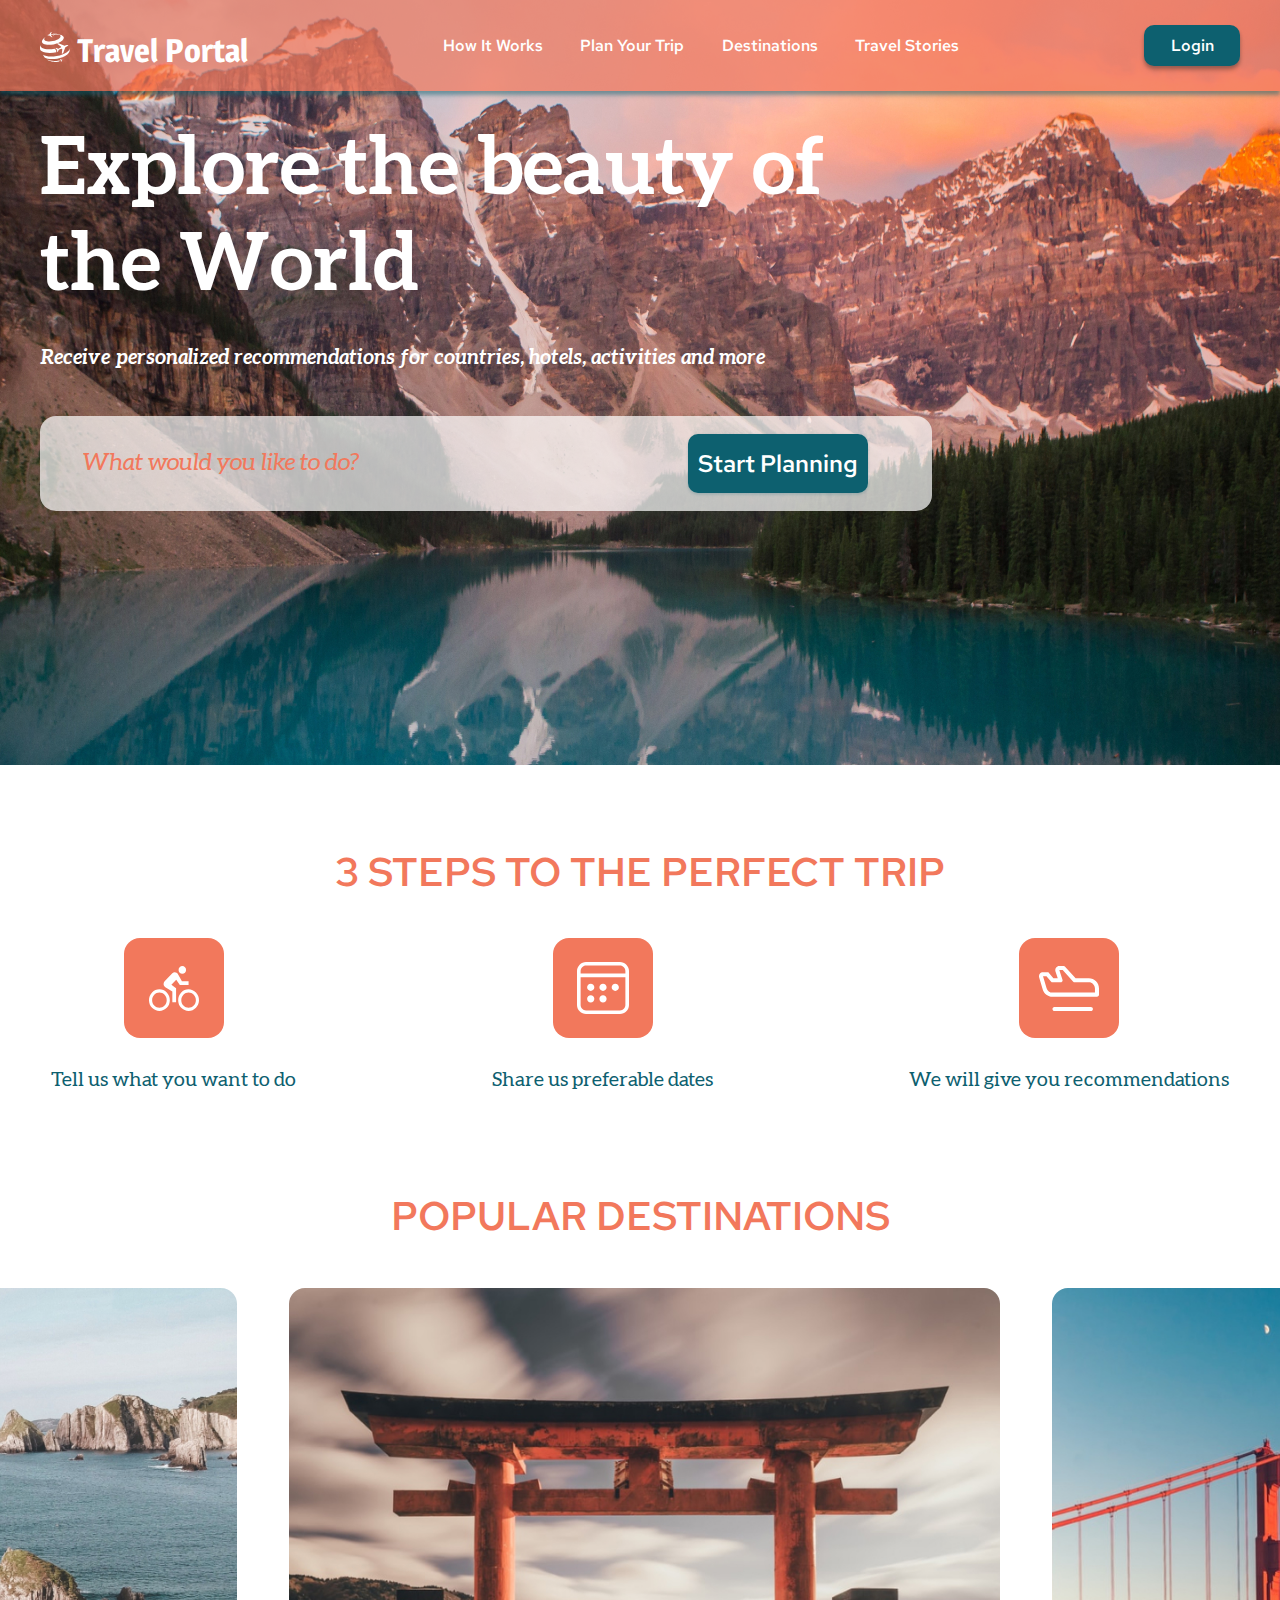
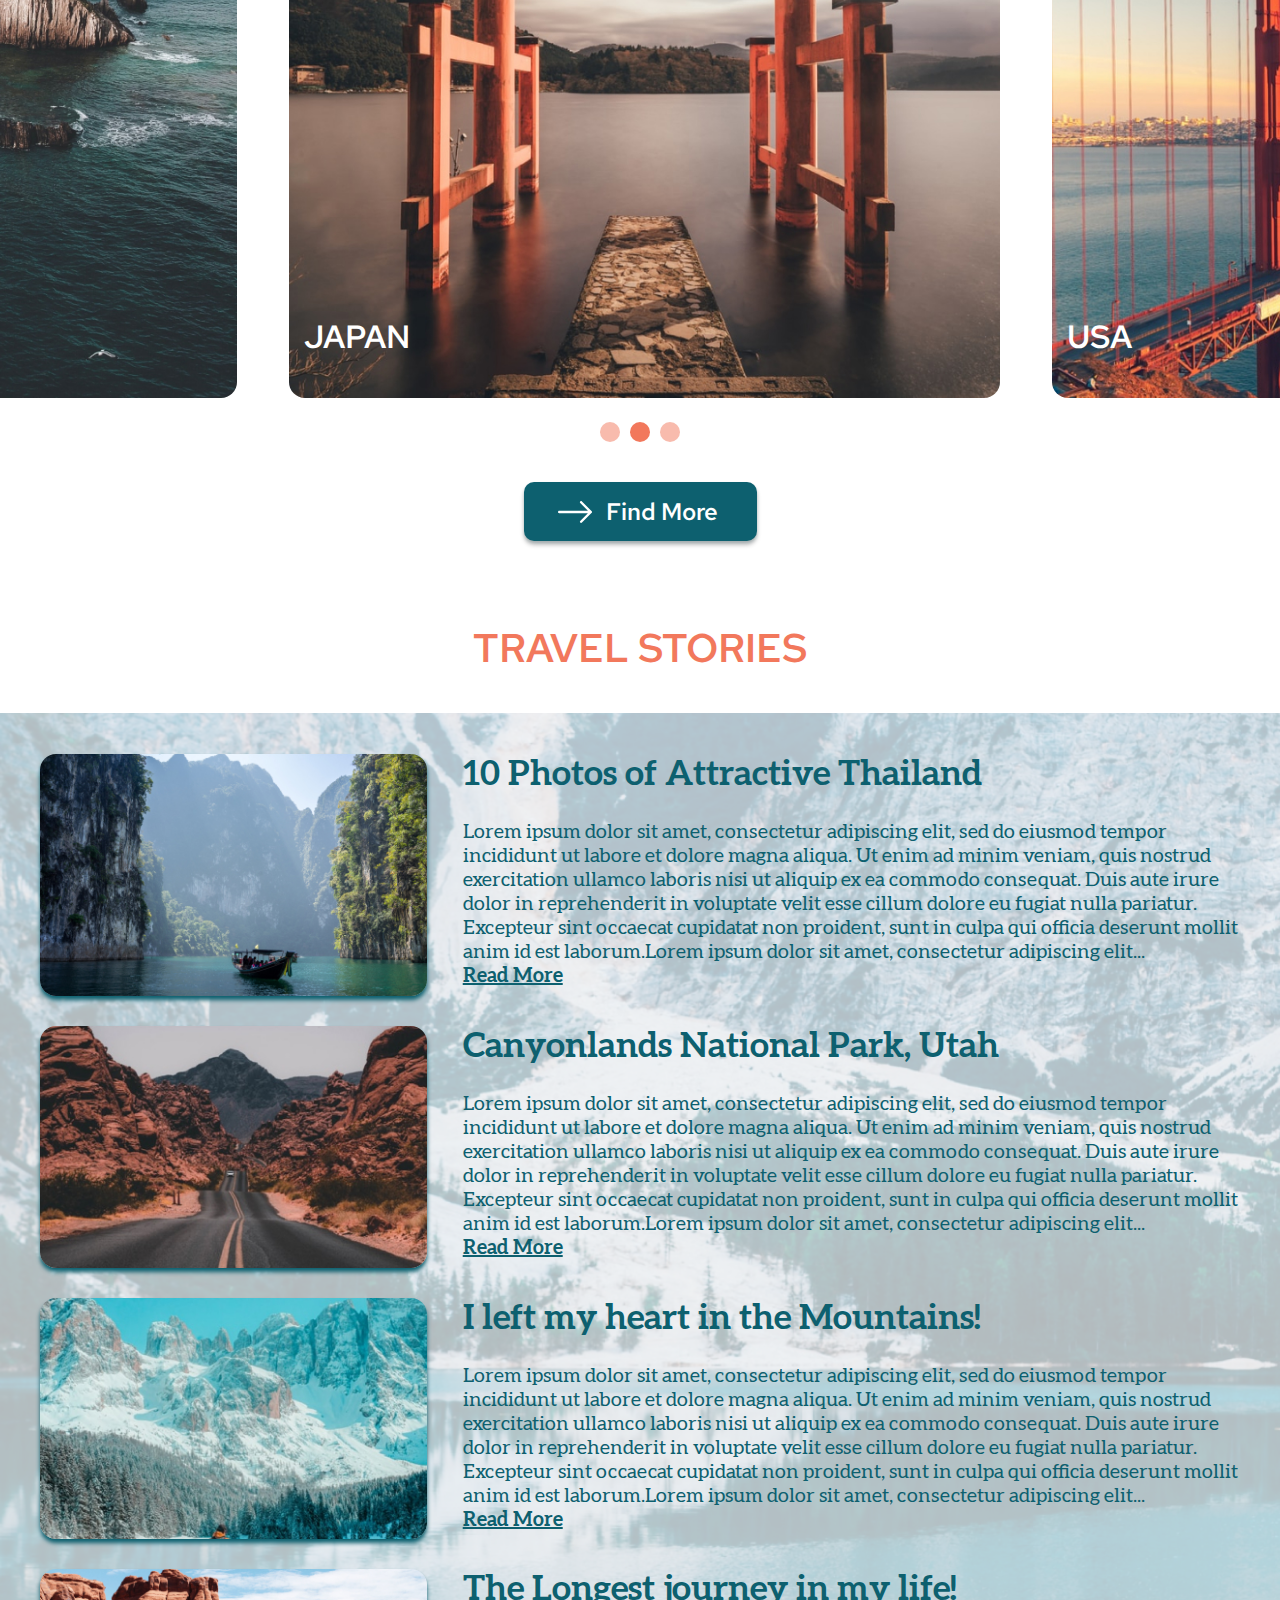
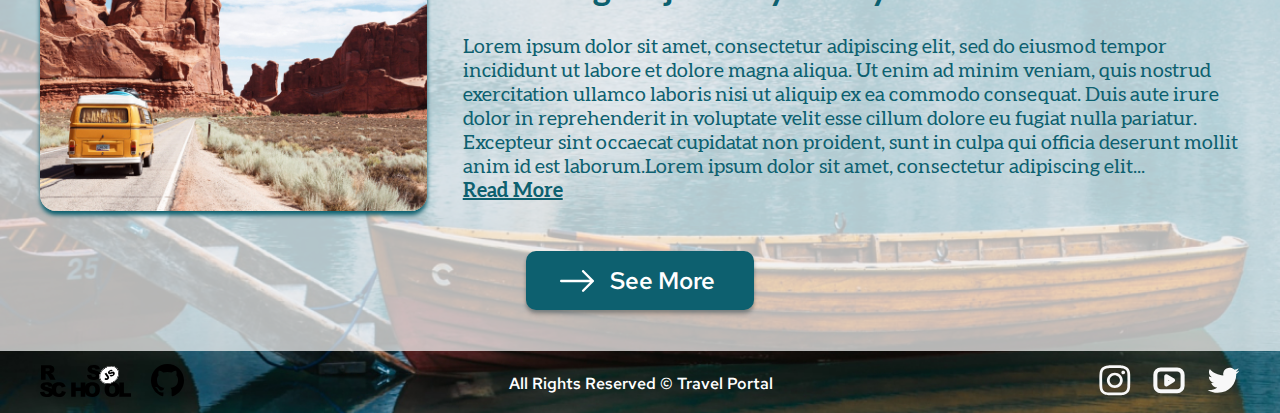
==== commit e5f6e41e: "feat: add slider" ====
--- a/travel/index.html
+++ b/travel/index.html
@@ -211,22 +211,22 @@
       <section class="destinations">
         <h2 class="section-title" id="destinations">Popular Destinations</h2>
         <div class="slider">
+          <div class="arrow-back">
+            <svg
+              width="15"
+              height="26"
+              viewBox="0 0 15 26"
+              fill="none"
+              xmlns="http://www.w3.org/2000/svg"
+            >
+              <path
+                d="M14.0757 24.9325C14.4272 24.5809 14.6246 24.1041 14.6246 23.6069C14.6246 23.1097 14.4272 22.6329 14.0757 22.2813L4.7944 13L14.0757 3.71875C14.4172 3.36512 14.6062 2.89149 14.6019 2.39987C14.5976 1.90825 14.4005 1.43798 14.0528 1.09034C13.7052 0.742699 13.2349 0.545507 12.7433 0.541237C12.2517 0.536964 11.778 0.725954 11.4244 1.0675L0.817529 11.6744C0.466021 12.026 0.268555 12.5028 0.268555 13C0.268555 13.4972 0.466021 13.974 0.817529 14.3256L11.4244 24.9325C11.776 25.284 12.2528 25.4815 12.75 25.4815C13.2472 25.4815 13.724 25.284 14.0757 24.9325Z"
+                fill="#F2785C"
+              />
+            </svg>
+          </div>
           <div class="slider-wrapper">
-            <div class="arrow-back">
-              <svg
-                width="15"
-                height="26"
-                viewBox="0 0 15 26"
-                fill="none"
-                xmlns="http://www.w3.org/2000/svg"
-              >
-                <path
-                  d="M14.0757 24.9325C14.4272 24.5809 14.6246 24.1041 14.6246 23.6069C14.6246 23.1097 14.4272 22.6329 14.0757 22.2813L4.7944 13L14.0757 3.71875C14.4172 3.36512 14.6062 2.89149 14.6019 2.39987C14.5976 1.90825 14.4005 1.43798 14.0528 1.09034C13.7052 0.742699 13.2349 0.545507 12.7433 0.541237C12.2517 0.536964 11.778 0.725954 11.4244 1.0675L0.817529 11.6744C0.466021 12.026 0.268555 12.5028 0.268555 13C0.268555 13.4972 0.466021 13.974 0.817529 14.3256L11.4244 24.9325C11.776 25.284 12.2528 25.4815 12.75 25.4815C13.2472 25.4815 13.724 25.284 14.0757 24.9325Z"
-                  fill="#F2785C"
-                />
-              </svg>
-            </div>
-            <div class="slider-item active">
+            <div class="slider-item Spain">
               <picture>
                 <source
                   srcset="assets/img/mobile/slider-spain.jpg"
@@ -236,7 +236,7 @@
               </picture>
               <div class="slider-text">Spain</div>
             </div>
-            <div class="slider-item next">
+            <div class="slider-item Japan active">
               <picture>
                 <source
                   srcset="assets/img/mobile/slider-japan.jpg"
@@ -246,7 +246,7 @@
               </picture>
               <div class="slider-text">Japan</div>
             </div>
-            <div class="slider-item">
+            <div class="slider-item USA">
               <picture>
                 <source
                   srcset="assets/img/mobile/slider-usa.jpg"
@@ -256,27 +256,25 @@
               </picture>
               <div class="slider-text">USA</div>
             </div>
-            <div class="arrow-next">
-              <svg
-                width="15"
-                height="26"
-                viewBox="0 0 15 26"
-                fill="none"
-                xmlns="http://www.w3.org/2000/svg"
-              >
-                <path
-                  d="M14.0757 24.9325C14.4272 24.5809 14.6246 24.1041 14.6246 23.6069C14.6246 23.1097 14.4272 22.6329 14.0757 22.2813L4.7944 13L14.0757 3.71875C14.4172 3.36512 14.6062 2.89149 14.6019 2.39987C14.5976 1.90825 14.4005 1.43798 14.0528 1.09034C13.7052 0.742699 13.2349 0.545507 12.7433 0.541237C12.2517 0.536964 11.778 0.725954 11.4244 1.0675L0.817529 11.6744C0.466021 12.026 0.268555 12.5028 0.268555 13C0.268555 13.4972 0.466021 13.974 0.817529 14.3256L11.4244 24.9325C11.776 25.284 12.2528 25.4815 12.75 25.4815C13.2472 25.4815 13.724 25.284 14.0757 24.9325Z"
-                  fill="#F2785C"
-                  fill-opacity="0.5"
-                />
-              </svg>
-            </div>
-          </div>
-
+          </div>
+          <div class="arrow-next">
+            <svg
+              width="15"
+              height="26"
+              viewBox="0 0 15 26"
+              fill="none"
+              xmlns="http://www.w3.org/2000/svg"
+            >
+              <path
+                d="M14.0757 24.9325C14.4272 24.5809 14.6246 24.1041 14.6246 23.6069C14.6246 23.1097 14.4272 22.6329 14.0757 22.2813L4.7944 13L14.0757 3.71875C14.4172 3.36512 14.6062 2.89149 14.6019 2.39987C14.5976 1.90825 14.4005 1.43798 14.0528 1.09034C13.7052 0.742699 13.2349 0.545507 12.7433 0.541237C12.2517 0.536964 11.778 0.725954 11.4244 1.0675L0.817529 11.6744C0.466021 12.026 0.268555 12.5028 0.268555 13C0.268555 13.4972 0.466021 13.974 0.817529 14.3256L11.4244 24.9325C11.776 25.284 12.2528 25.4815 12.75 25.4815C13.2472 25.4815 13.724 25.284 14.0757 24.9325Z"
+                fill="#F2785C"
+              />
+            </svg>
+          </div>
           <div class="control-buttons">
-            <div class="circle"></div>
-            <div class="circle"></div>
-            <div class="circle"></div>
+            <div class="circle prev"></div>
+            <div class="circle active"></div>
+            <div class="circle next"></div>
           </div>
         </div>
         <button class="more-button">
--- a/travel/style.css
+++ b/travel/style.css
@@ -93,7 +93,7 @@
 }
 .pop-up {
   position: absolute;
-  top: -660px;
+  top: -670px;
   z-index: 20;
   left: 50%;
   transform: translateX(-50%);
@@ -219,6 +219,7 @@
   color: rgba(13, 96, 111, 0.5);
   text-shadow: 0px 2px 3px rgba(255, 255, 255, 0.16);
 }
+
 .pop-up__link {
   font-family: "Aleo";
   font-style: normal;
@@ -227,6 +228,7 @@
   text-decoration-line: underline;
   color: #0d606f;
   text-shadow: 0px 2px 3px rgba(255, 255, 255, 0.16);
+  cursor: pointer;
 }
 .header-container {
   margin: 25px auto;
@@ -409,23 +411,83 @@
   font-size: 20px;
   color: #0d606f;
 }
-
 .slider {
+  position: relative;
   margin: 46px auto 0;
+  overflow: hidden;
 }
 .slider-wrapper {
-  display: flex;
-  justify-content: center;
-  overflow: hidden;
+  position: relative;
+  left: -37vw;
+  display: flex;
   gap: 4.1%;
   margin: 0 auto;
+  transition: all 0.5s;
+}
+.to-prev {
+  left: 18%;
+}
+.to-next {
+  left: -88%;
 }
 .arrow-back,
 .arrow-next {
+  position: absolute;
+  top: 0;
+  width: 18%;
+  height: 100%;
   display: none;
 }
+.arrow-back {
+  left: 0;
+}
+.arrow-next {
+  right: 0;
+}
+.arrow-back svg,
+.arrow-next svg {
+  display: none;
+}
 .slider-item {
+  cursor: pointer;
   position: relative;
+  animation: 0.5s ease-in-out;
+}
+.slider-item.next {
+  position: absolute;
+  top: 0;
+}
+.to-left {
+  animation-name: left;
+}
+.to-right {
+  animation-name: right;
+  animation-direction: reverse;
+}
+.from-left {
+  animation-name: left;
+  animation-direction: reverse;
+}
+.from-right {
+  animation-name: right;
+}
+@keyframes left {
+  /*с центра выдвигается влево (скрывается)*/
+  from {
+    left: 0;
+  }
+  to {
+    left: calc(-100vw - 15px);
+  }
+}
+@keyframes right {
+  /*справо выдвигается влево (появляется)*/
+  from {
+    left: calc(100% + 15px);
+  }
+  to {
+    left: 0;
+  }
 }
 .slider-item img {
   display: block;
@@ -456,7 +518,9 @@
   border-radius: 50%;
   background: rgba(242, 120, 92, 0.5);
 }
-.circle-selected {
+.circle.active {
+  cursor: default;
+  pointer-events: none;
   background: #f2785c;
 }
 .more-button {
@@ -506,6 +570,8 @@
   box-shadow: 0px 4px 4px #0d606f;
 }
 .stories-image img {
+  display: block;
+  object-fit: cover;
   width: 100%;
   border-radius: 16px;
 }
@@ -615,6 +681,8 @@
     font-size: 15px;
   }
 }
+
+/*Мобильная вёрстка*/
 @media (max-width: 390px) {
   .menu-icon {
     display: block;
@@ -752,46 +820,55 @@
   }
   .slider {
     position: relative;
-    margin: 20px auto 0;
-    margin-bottom: 10px;
+    margin: 20px auto 10px;
+    padding: 0 15px;
   }
   .slider-wrapper {
-    display: flex;
-    justify-content: flex-start;
-    position: relative;
-    padding: 0 15px;
-    width: 100vw - 30px;
+    left: 0;
+    height: 210px;
   }
   .slider-item {
+    position: absolute;
     display: none;
-    margin: 0 auto;
     width: calc(100vw - 30px);
   }
-  .slider-item.active {
+  .slider-item.active,
+  .slider-item.next {
     display: block;
+  }
+  .slider-item.next {
+    position: absolute;
+    width: 100%;
   }
   .slider-item img {
     border-radius: 16px;
     width: calc(100vw - 30px);
     object-fit: cover;
   }
-  .arrow-back,
-  .arrow-next {
+  .arrow-back svg,
+  .arrow-next svg {
     display: block;
     position: absolute;
     top: calc(50% - 15px);
     z-index: 5;
   }
   .arrow-back {
-    left: 26px;
-    opacity: 0.5;
+    left: 15px;
   }
   .arrow-next {
+    right: 15px;
+  }
+  .arrow-back,
+  .arrow-next {
+    display: block;
+    width: 15%;
+  }
+  .arrow-back svg {
+    left: 11px;
+  }
+  .arrow-next svg {
     transform: scale(-1, 1);
-    right: 26px;
-  }
-  .arrow-next svg {
-    fill-opacity: 1;
+    right: 11px;
   }
   .slider-text {
     position: absolute;
@@ -810,10 +887,8 @@
     height: 8px;
     margin: 0 auto 0;
   }
-  .control-buttons .circle:first-child {
-    background: #f2785c;
-  }
   .circle {
+    pointer-events: none;
     width: 8px;
     height: 8px;
   }
